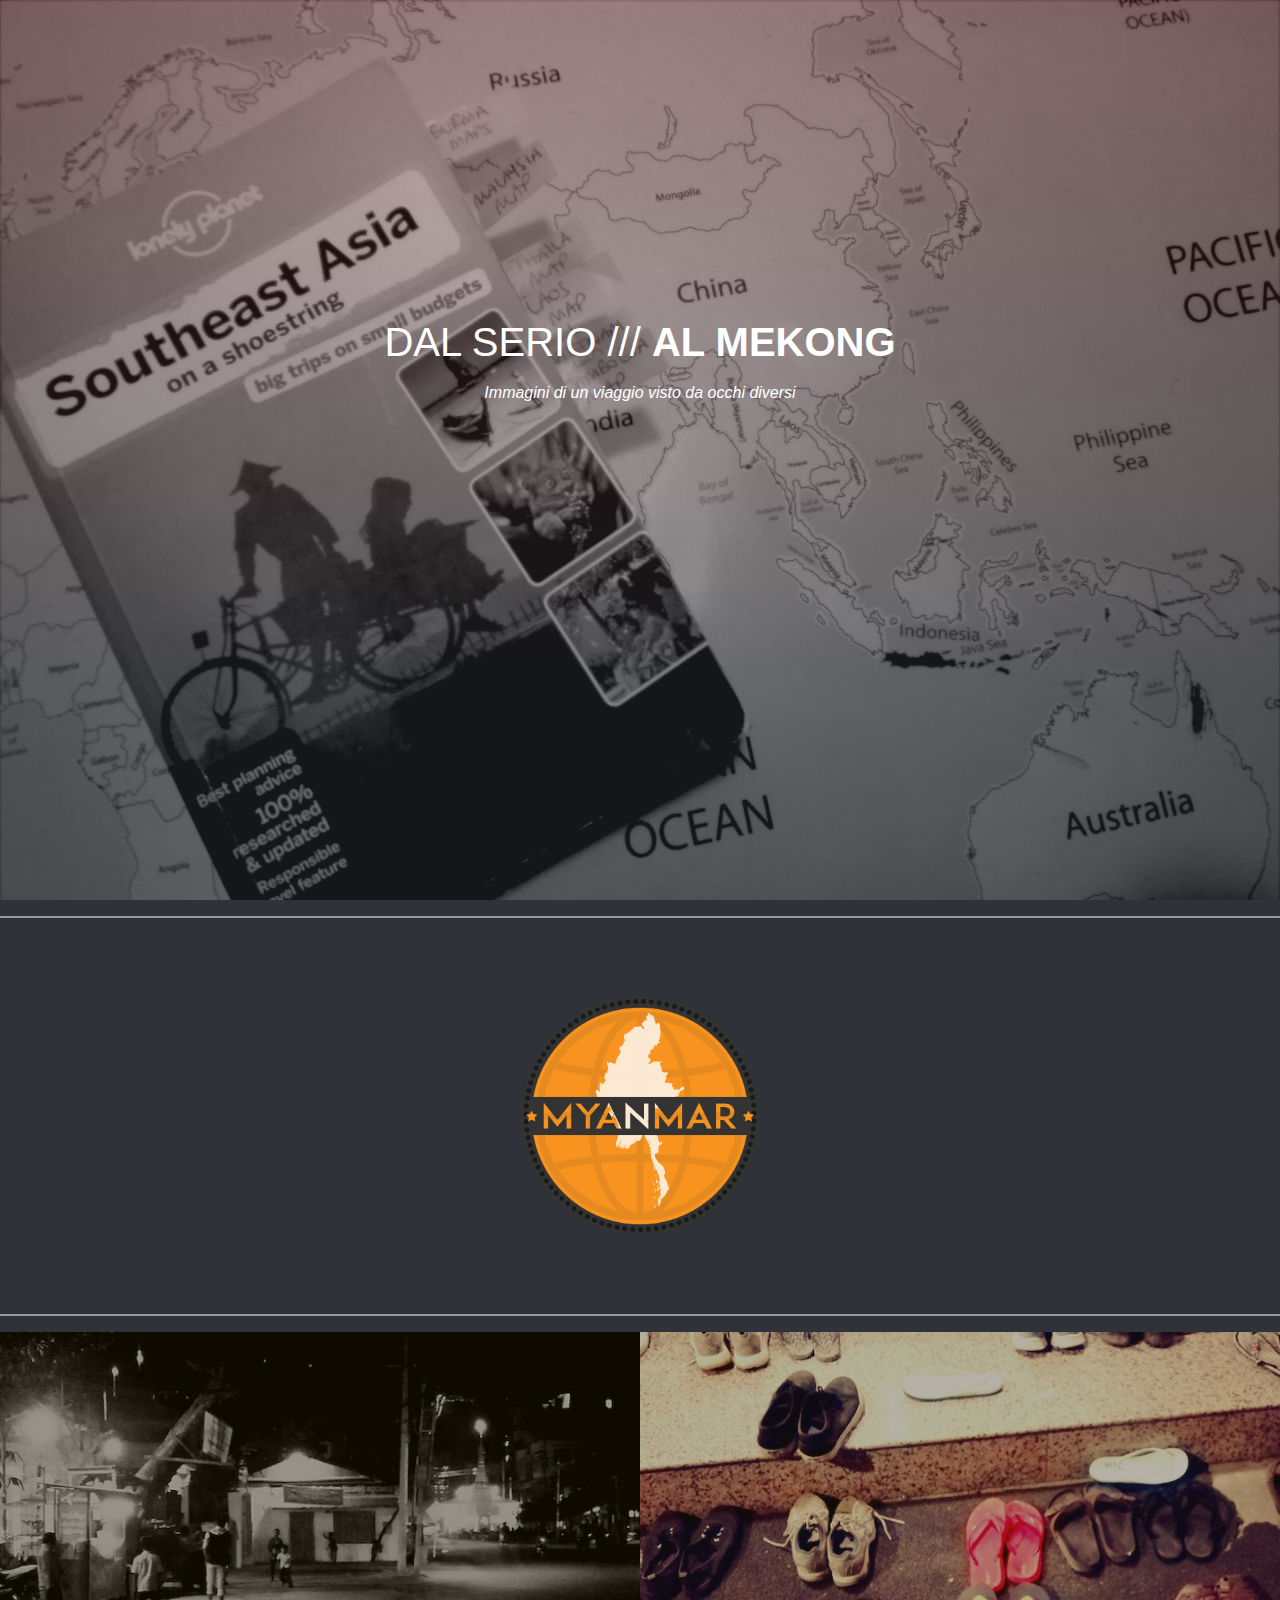
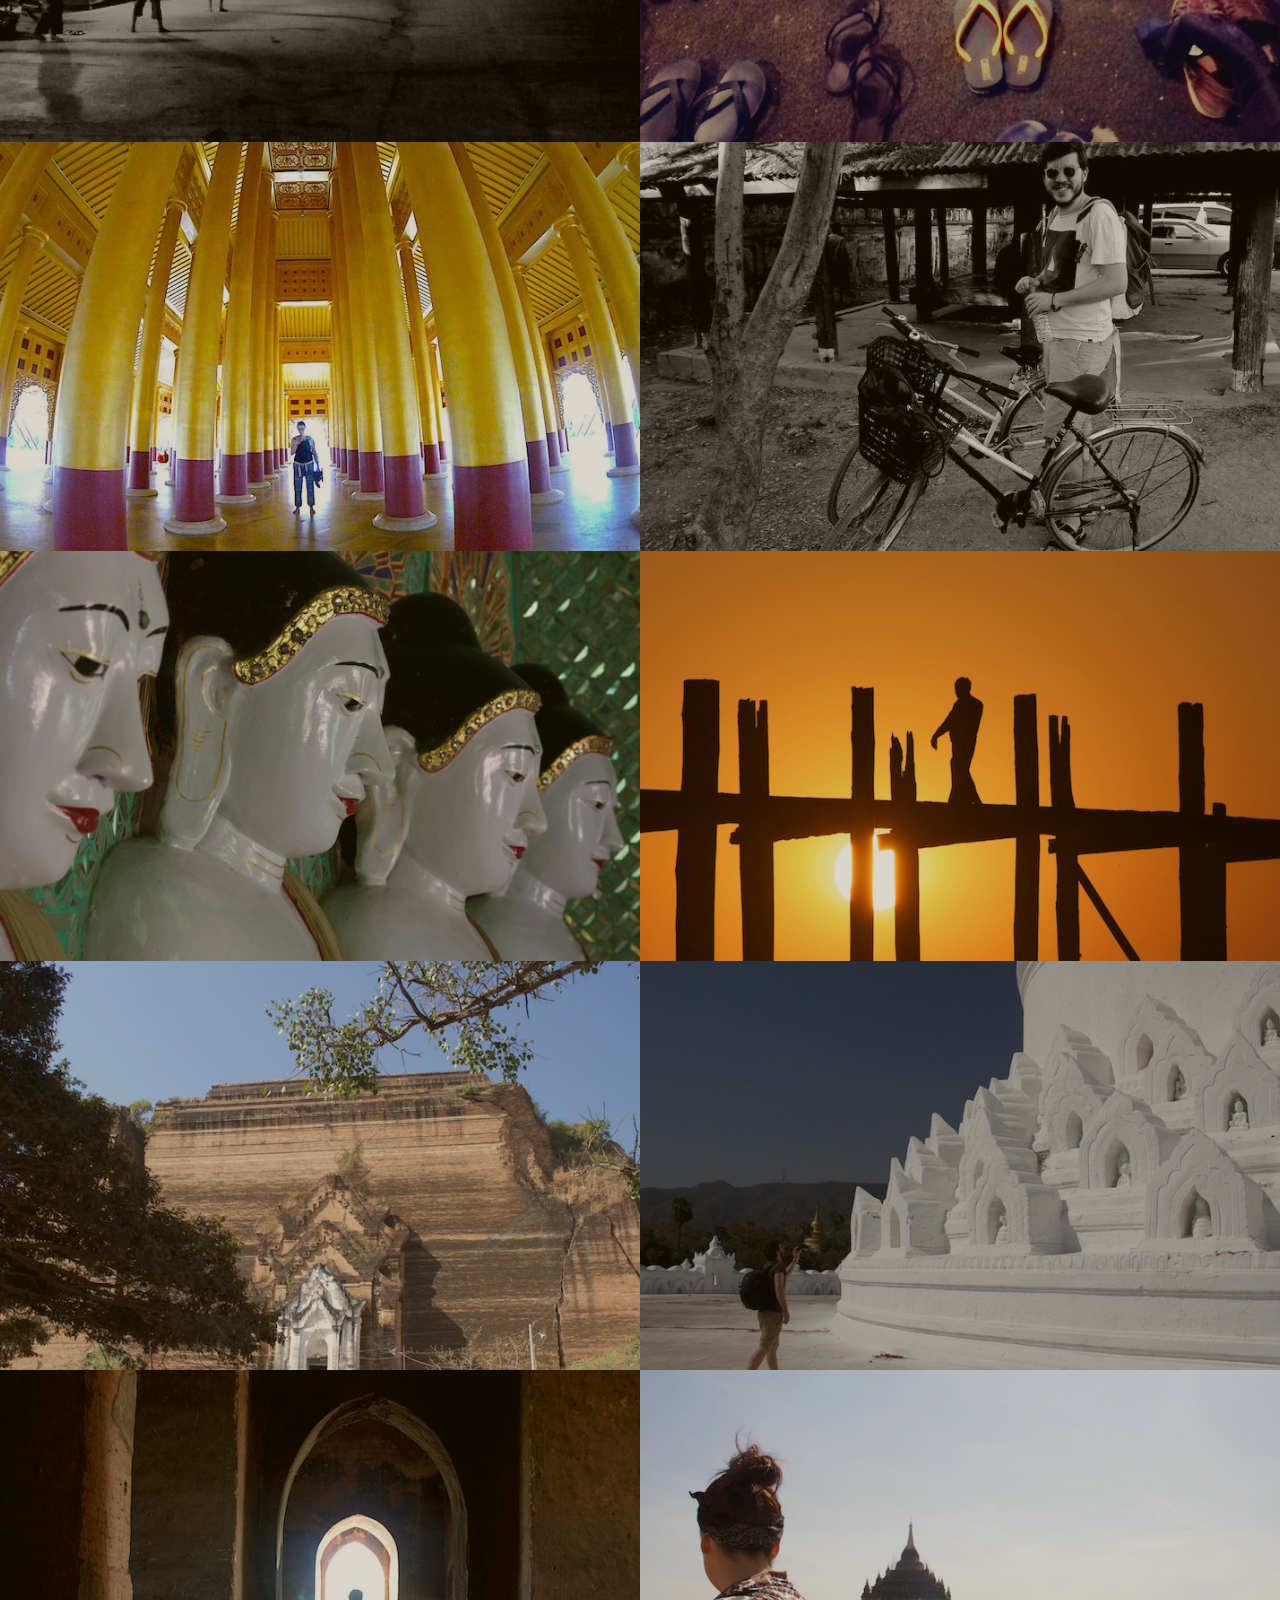
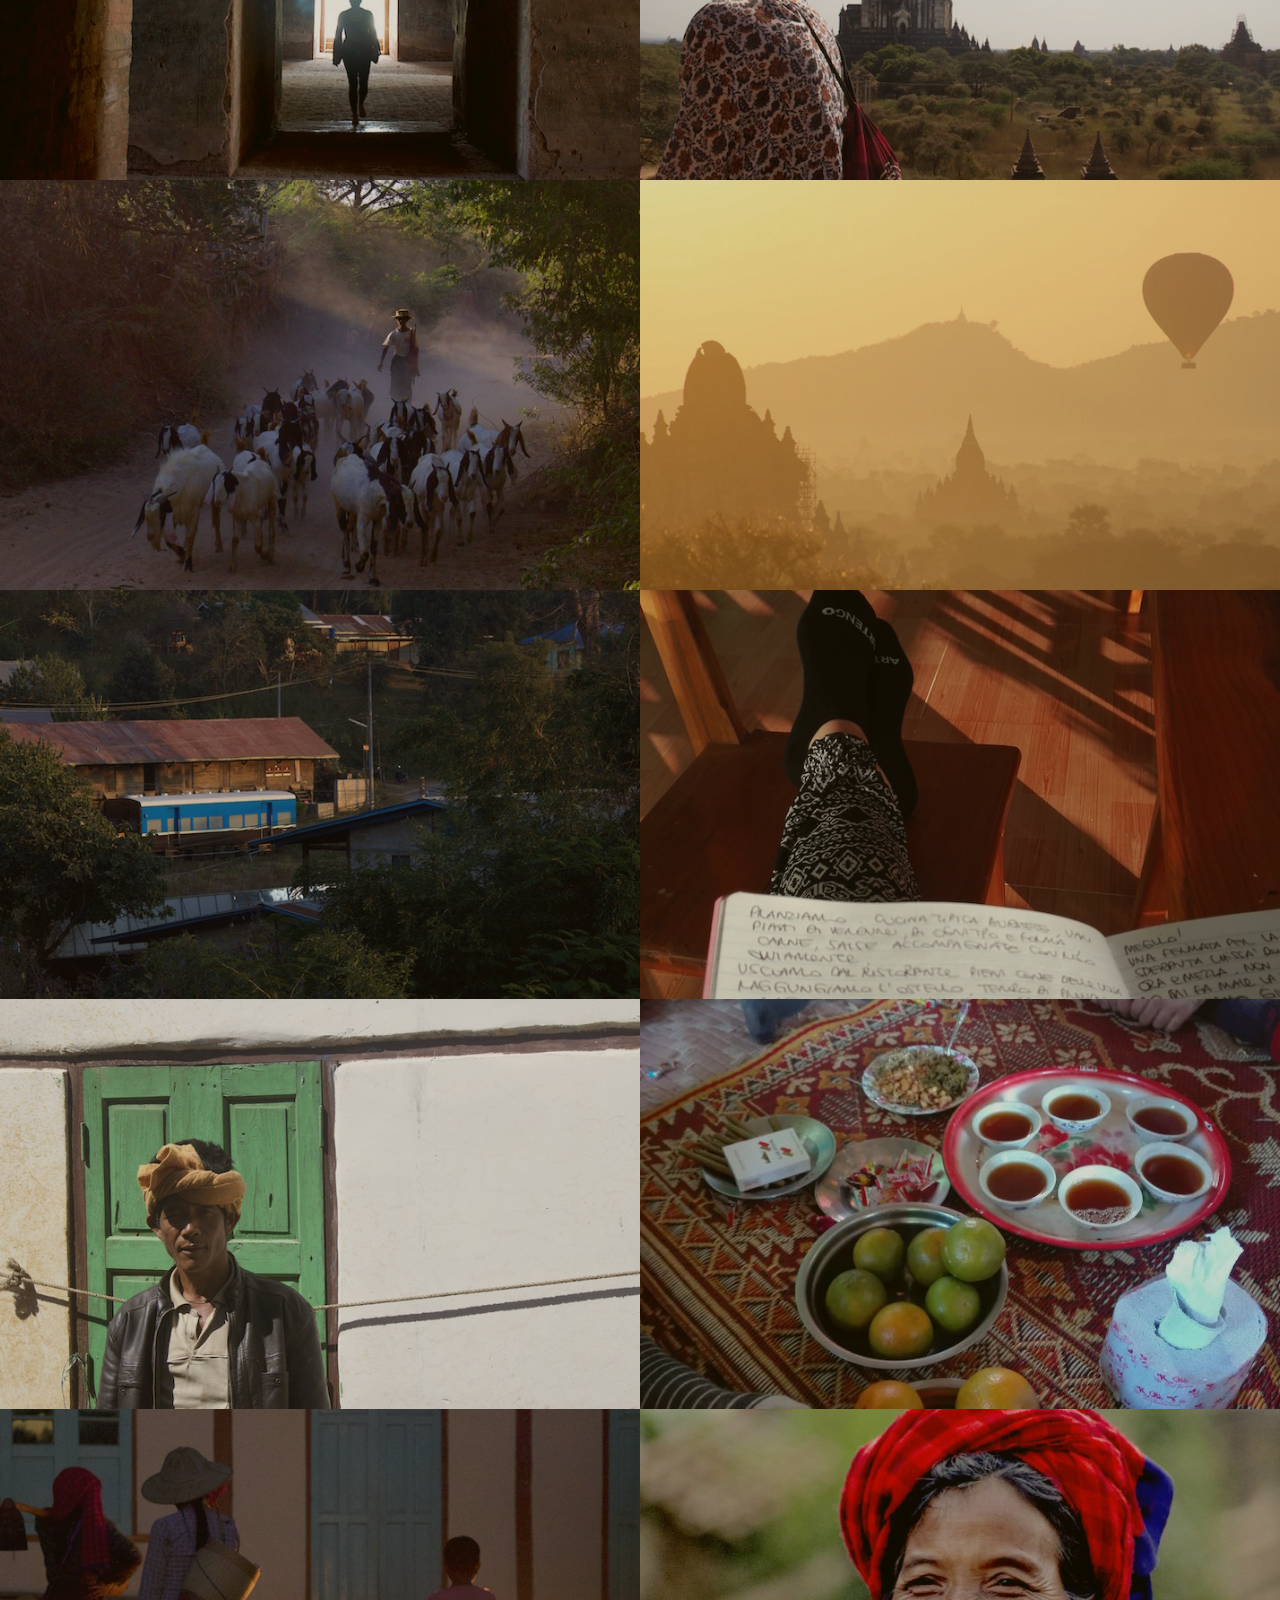
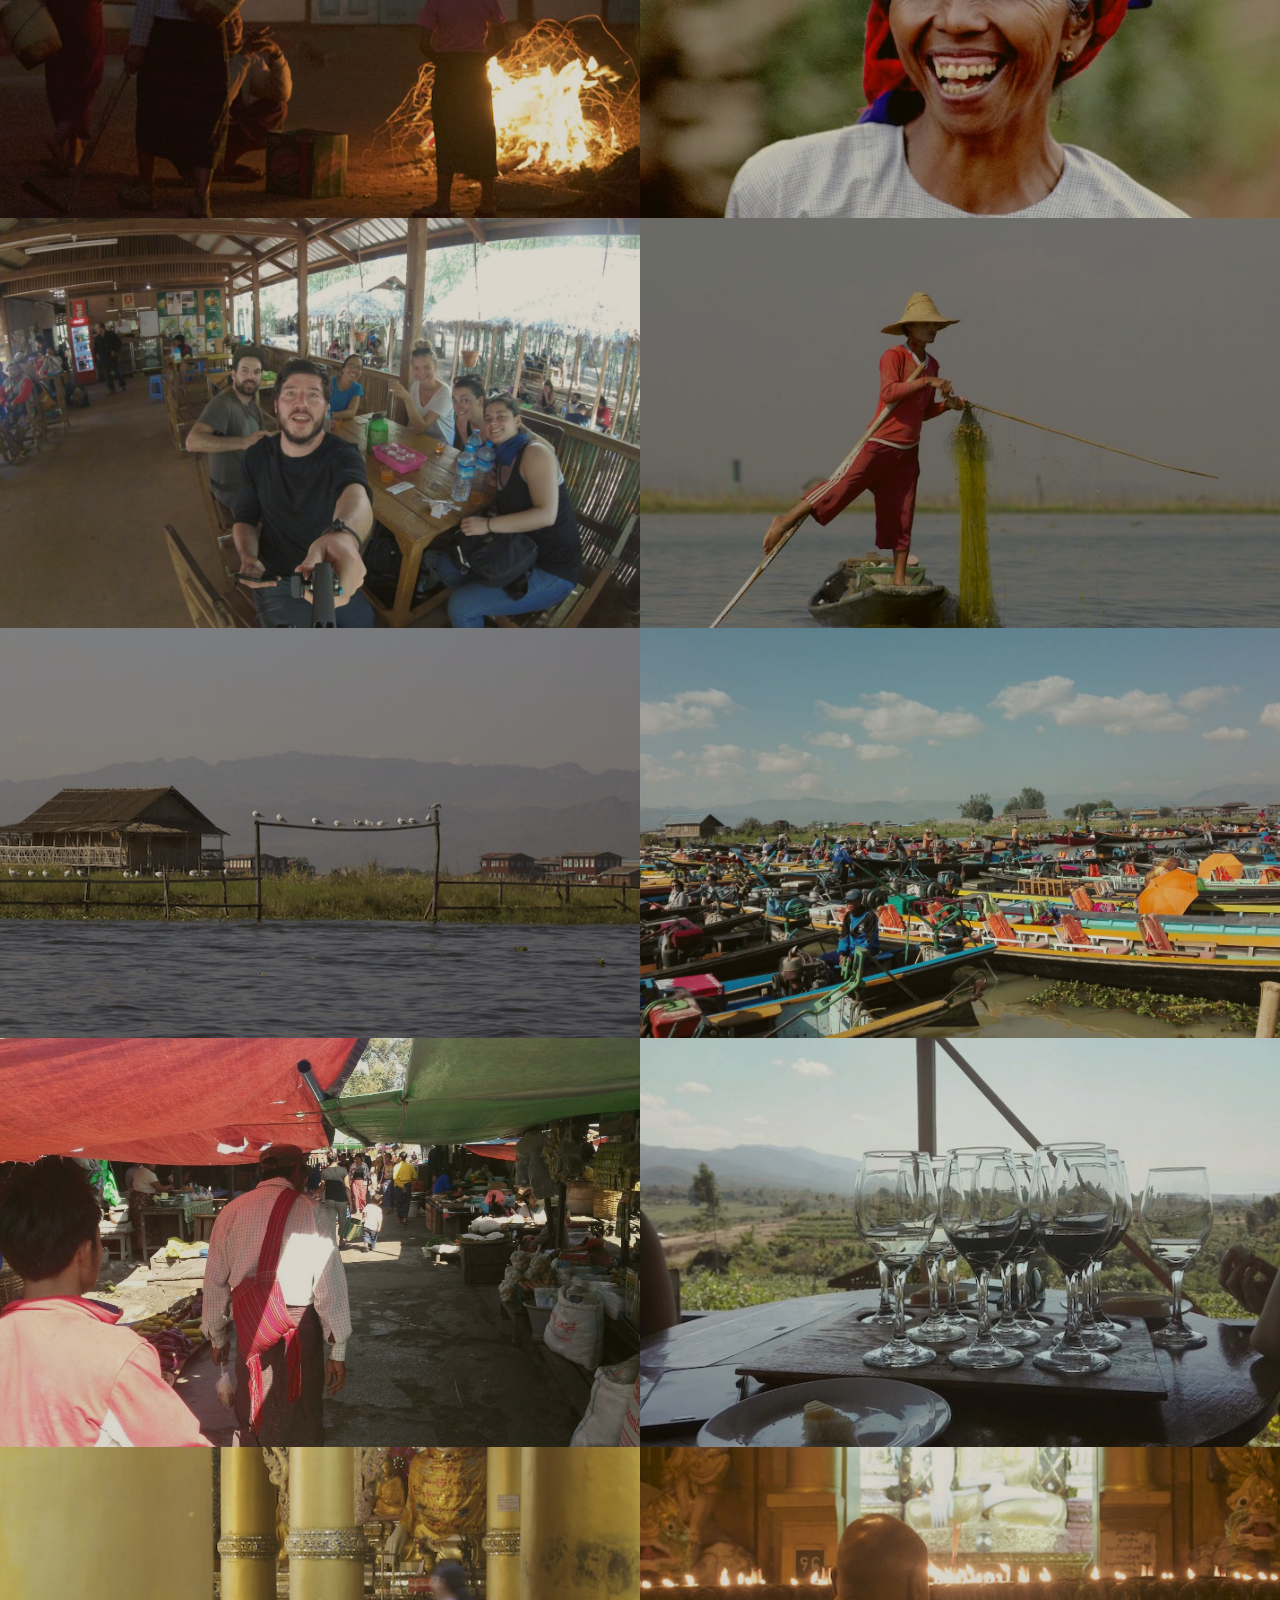
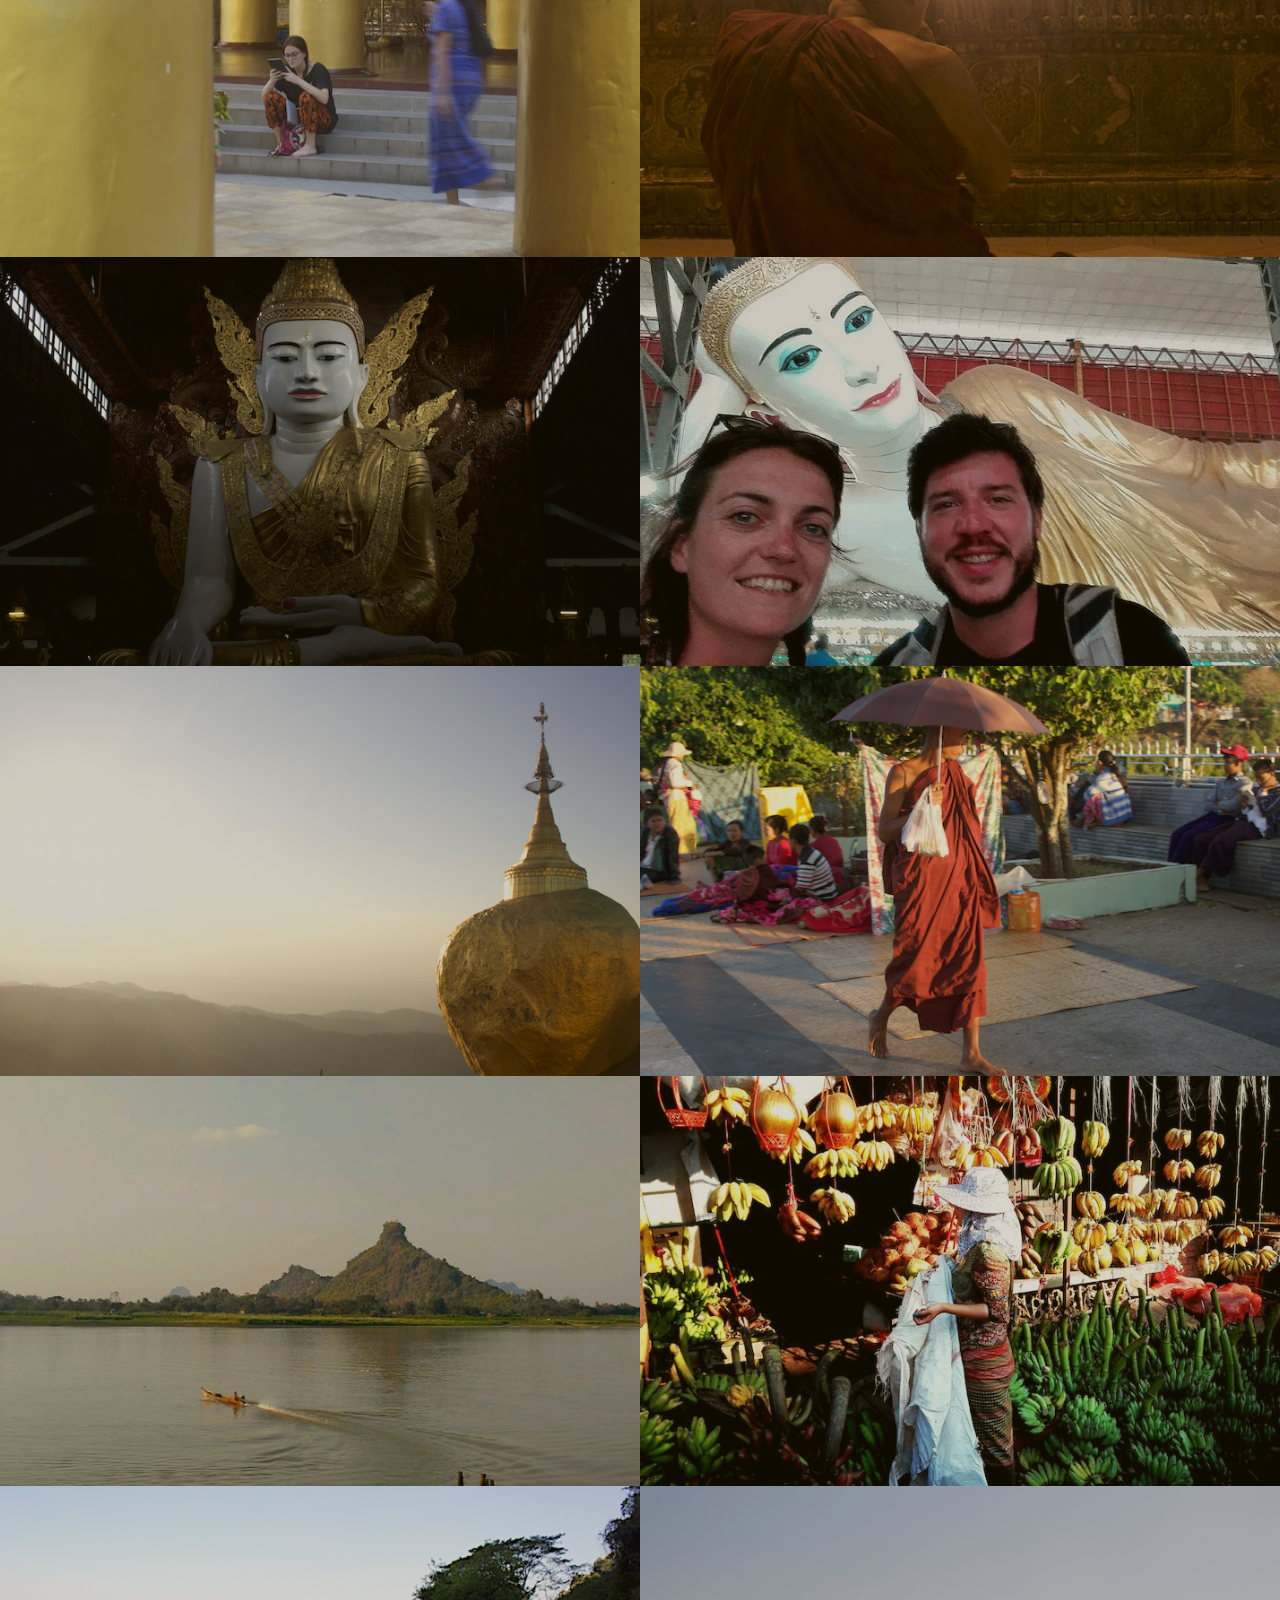
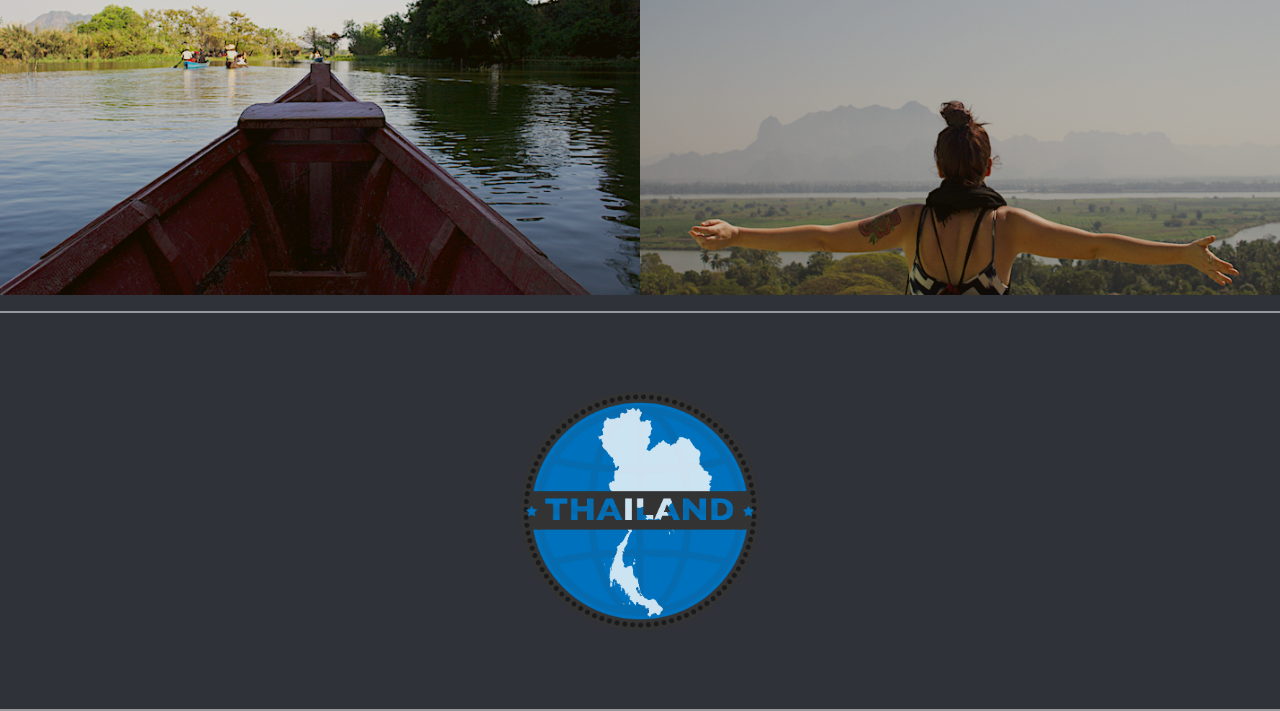
==== index.html @ 1d788396 "some fixes and add new images" ====
<!doctype html>
<html>
  <head>
    <meta charset="utf-8">
    <meta name="description" content="">
    <meta name="viewport" content="width=device-width, initial-scale=1, minimal-ui">
    <title></title>
    <link rel="stylesheet" href="style.css">
    <link href="https://fonts.googleapis.com/css?family=Quicksand" rel="stylesheet">
    <link href="https://fonts.googleapis.com/css?family=Raleway" rel="stylesheet">
  </head>
  <body>
    <div class="main">
      <div class="filter"></div>
      <div class="title">DAL SERIO /// <b>AL MEKONG</b></div>
      <div class="subtitle">Immagini di un viaggio visto da occhi diversi</b></div>
    </div>
    <div class="myanmar">
      <!-- <div class="filter2"></div> -->
      <!-- <div class="date-title">18 /// <b>JAN</b></div> -->
      <img src="./images/myanmar.png" class="country-logo" />
      <!-- <div class="title">5 /// <b>FEB</b></div> -->
    </div>
    <div class="container">
      <div class="grid">
        <figure class="effect-chico">
          <div class="picture p-1"></div>
          <div class="filterP"></div>
          <figcaption>
            <h2>Mandalay /// <span>Myanmar</span></h2>
            <p>Paolo - DAY 1</p>
          </figcaption>
        </figure>
        <figure class="effect-chico">
          <div class="picture g-1"></div>
          <div class="filterG"></div>
          <figcaption>
            <h2>Mandalay /// <span>Myanmar</span></h2>
            <p>Greta - DAY 1</p>
          </figcaption>
        </figure>
        <figure class="effect-chico">
          <div class="picture p-2"></div>
          <div class="filterP"></div>
          <figcaption>
            <h2>Mandalay /// <span>Myanmar</span></h2>
            <p>Paolo - DAY 2</p>
          </figcaption>
        </figure>
        <figure class="effect-chico">
          <div class="picture g-2"></div>
          <div class="filterG"></div>
          <figcaption>
            <h2>Mandalay /// <span>Myanmar</span></h2>
            <p>Greta - DAY 2</p>
          </figcaption>
        </figure>
        <figure class="effect-chico">
          <div class="picture p-3"></div>
          <div class="filterP"></div>
          <figcaption>
            <h2>Sagaing /// <span>Myanmar</span></h2>
            <p>Paolo - DAY 3</p>
          </figcaption>
        </figure>
        <figure class="effect-chico">
          <div class="picture g-3"></div>
          <div class="filterG"></div>
          <figcaption>
            <h2>Amarapura /// <span>Myanmar</span></h2>
            <p>Greta - DAY 3</p>
          </figcaption>
        </figure>
        <figure class="effect-chico">
          <div class="picture p-4"></div>
          <div class="filterP"></div>
          <figcaption>
            <h2>Mingun /// <span>Myanmar</span></h2>
            <p>Paolo - DAY 4</p>
          </figcaption>
        </figure>
        <figure class="effect-chico">
          <div class="picture g-4"></div>
          <div class="filterG"></div>
          <figcaption>
            <h2>Mingun /// <span>Myanmar</span></h2>
            <p>Greta - DAY 4</p>
          </figcaption>
        </figure>
        <figure class="effect-chico">
          <div class="picture p-5"></div>
          <div class="filterP"></div>
          <figcaption>
            <h2>Bagan /// <span>Myanmar</span></h2>
            <p>Paolo - DAY 5</p>
          </figcaption>
        </figure>
        <figure class="effect-chico">
          <div class="picture g-5"></div>
          <div class="filterG"></div>
          <figcaption>
            <h2>Bagan /// <span>Myanmar</span></h2>
            <p>Greta - DAY 5</p>
          </figcaption>
        </figure>
        <figure class="effect-chico">
          <div class="picture p-6"></div>
          <div class="filterP"></div>
          <figcaption>
            <h2>Bagan /// <span>Myanmar</span></h2>
            <p>Paolo - DAY 6</p>
          </figcaption>
        </figure>
        <figure class="effect-chico">
          <div class="picture g-6"></div>
          <div class="filterG"></div>
          <figcaption>
            <h2>Bagan /// <span>Myanmar</span></h2>
            <p>Greta - DAY 6</p>
          </figcaption>
        </figure>
        <figure class="effect-chico">
          <div class="picture p-7"></div>
          <div class="filterP"></div>
          <figcaption>
            <h2>Kalaw /// <span>Myanmar</span></h2>
            <p>Paolo - DAY 7</p>
          </figcaption>
        </figure>
        <figure class="effect-chico">
          <div class="picture g-7"></div>
          <div class="filterG"></div>
          <figcaption>
            <h2>Kalaw /// <span>Myanmar</span></h2>
            <p>Greta - DAY 7</p>
          </figcaption>
        </figure>
        <figure class="effect-chico">
          <div class="picture p-8"></div>
          <div class="filterP"></div>
          <figcaption>
            <h2>Trekking to Inle /// <span>Myanmar</span></h2>
            <p>Paolo - DAY 8</p>
          </figcaption>
        </figure>
        <figure class="effect-chico">
          <div class="picture g-8"></div>
          <div class="filterG"></div>
          <figcaption>
            <h2>Trekking to Inle /// <span>Myanmar</span></h2>
            <p>Greta - DAY 8</p>
          </figcaption>
        </figure>
        <figure class="effect-chico">
          <div class="picture p-9"></div>
          <div class="filterP"></div>
          <figcaption>
            <h2>Trekking to Inle /// <span>Myanmar</span></h2>
            <p>Paolo - DAY 9</p>
          </figcaption>
        </figure>
        <figure class="effect-chico">
          <div class="picture g-9"></div>
          <div class="filterG"></div>
          <figcaption>
            <h2>Trekking to Inle /// <span>Myanmar</span></h2>
            <p>Greta - DAY 9</p>
          </figcaption>
        </figure>
        <figure class="effect-chico">
          <div class="picture p-10"></div>
          <div class="filterP"></div>
          <figcaption>
            <h2>Inle Lake /// <span>Myanmar</span></h2>
            <p>Paolo - DAY 10</p>
          </figcaption>
        </figure>
        <figure class="effect-chico">
          <div class="picture g-10"></div>
          <div class="filterG"></div>
          <figcaption>
            <h2>Inle Lake /// <span>Myanmar</span></h2>
            <p>Greta - DAY 10</p>
          </figcaption>
        </figure>
        <figure class="effect-chico">
          <div class="picture p-11"></div>
          <div class="filterP"></div>
          <figcaption>
            <h2>Inle Lake /// <span>Myanmar</span></h2>
            <p>Paolo - DAY 11</p>
          </figcaption>
        </figure>
        <figure class="effect-chico">
          <div class="picture g-11"></div>
          <div class="filterG"></div>
          <figcaption>
            <h2>Inle Lake /// <span>Myanmar</span></h2>
            <p>Greta - DAY 11</p>
          </figcaption>
        </figure>
        <figure class="effect-chico">
          <div class="picture p-12"></div>
          <div class="filterP"></div>
          <figcaption>
            <h2>Inle Lake /// <span>Myanmar</span></h2>
            <p>Paolo - DAY 12</p>
          </figcaption>
        </figure>
        <figure class="effect-chico">
          <div class="picture g-12"></div>
          <div class="filterG"></div>
          <figcaption>
            <h2>Inle Lake /// <span>Myanmar</span></h2>
            <p>Greta - DAY 12</p>
          </figcaption>
        </figure>
        <figure class="effect-chico">
          <div class="picture p-13"></div>
          <div class="filterP"></div>
          <figcaption>
            <h2>Yangon /// <span>Myanmar</span></h2>
            <p>Paolo - DAY 13</p>
          </figcaption>
        </figure>
        <figure class="effect-chico">
          <div class="picture g-13"></div>
          <div class="filterG"></div>
          <figcaption>
            <h2>Yangon /// <span>Myanmar</span></h2>
            <p>Greta - DAY 13</p>
          </figcaption>
        </figure>
        <figure class="effect-chico">
          <div class="picture p-14"></div>
          <div class="filterP"></div>
          <figcaption>
            <h2>Yangon /// <span>Myanmar</span></h2>
            <p>Paolo - DAY 14</p>
          </figcaption>
        </figure>
        <figure class="effect-chico">
          <div class="picture g-14"></div>
          <div class="filterG"></div>
          <figcaption>
            <h2>Yangon /// <span>Myanmar</span></h2>
            <p>Greta - DAY 14</p>
          </figcaption>
        </figure>
        <figure class="effect-chico">
          <div class="picture p-15"></div>
          <div class="filterP"></div>
          <figcaption>
            <h2>Kinpun /// <span>Myanmar</span></h2>
            <p>Paolo - DAY 15</p>
          </figcaption>
        </figure>
        <figure class="effect-chico">
          <div class="picture g-15"></div>
          <div class="filterG"></div>
          <figcaption>
            <h2>Kinpun /// <span>Myanmar</span></h2>
            <p>Greta - DAY 15</p>
          </figcaption>
        </figure>
        <figure class="effect-chico">
          <div class="picture p-16"></div>
          <div class="filterP"></div>
          <figcaption>
            <h2>Hpa-an /// <span>Myanmar</span></h2>
            <p>Paolo - DAY 16</p>
          </figcaption>
        </figure>
        <figure class="effect-chico">
          <div class="picture g-16"></div>
          <div class="filterG"></div>
          <figcaption>
            <h2>Hpa-an /// <span>Myanmar</span></h2>
            <p>Greta - DAY 16</p>
          </figcaption>
        </figure>
        <figure class="effect-chico">
          <div class="picture p-17"></div>
          <div class="filterP"></div>
          <figcaption>
            <h2>Hpa-an /// <span>Myanmar</span></h2>
            <p>Paolo - DAY 17</p>
          </figcaption>
        </figure>
        <figure class="effect-chico">
          <div class="picture g-17"></div>
          <div class="filterG"></div>
          <figcaption>
            <h2>Hpa-an /// <span>Myanmar</span></h2>
            <p>Greta - DAY 17</p>
          </figcaption>
        </figure>
      </div>
      <div class="myanmar">
        <!-- <div class="filter2"></div> -->
        <!-- <div class="date-title">18 /// <b>JAN</b></div> -->
        <img src="./images/thailand.png" class="country-logo" />
        <!-- <div class="title">5 /// <b>FEB</b></div> -->
      </div>
      <div class="container">
      </div>
    </div>
    <!-- <div class="article-section">
      <a href="./story.html" class="article-title">LE VIE FLUVIALI /// <b>STORIE D'ACQUA</b></a>
      <div class="filter"></div>
    </div> -->
  </body>
</html>
---- style.css ----
* {
  font-family: sans-serif;
  box-sizing: border-box;
}

html, body {
  margin: 0;
  height: 100%;
  min-height: 100%;
  background-color: #2f3238;
}

.main {
  width: 100%;
  height: 100%;
  background-image: url('./images/main.jpg');
  background-size: cover;
  position: relative;
}

.myanmar {
  width: 100%;
  height: 400px;
  margin: 1em 0 0 0;
  /*background-image: url('./images/myanmar-cover.jpg');*/
  background-size: cover;
  position: relative;
  border-top: 2px solid rgba(255,255,255,0.5);
  border-bottom: 2px solid rgba(255,255,255,0.5);
}

.filter {
  position: absolute;
  top: 0;
  left: 0;
  width: 100%;
  height: 100%;
  background: linear-gradient(to bottom, rgba(128, 42, 40, 0.3) 0%, rgba(41, 44, 48, 0.5) 75%);
  opacity: 1;
}

.filter2 {
  position: absolute;
  top: 0;
  left: 0;
  width: 100%;
  height: 100%;
  background: linear-gradient(to bottom, rgba(121, 110, 92, 0.7) 0%, rgba(52, 56, 57, 0.8) 75%);
  opacity: 1;
}

.filterP {
  position: absolute;
  top: 0;
  left: 0;
  width: 100%;
  height: 100%;
  /*background: -webkit-linear-gradient(top, rgba(179, 179, 179, 0.2) 0%, rgba(47, 54, 68, 0.7) 100%);*/
  /*background: linear-gradient(to bottom, rgba(179, 179, 179, 0.2) 0%, rgba(47, 54, 68, 0.7) 100%);*/
  opacity: 0.6;
}

.filterG {
  position: absolute;
  top: 0;
  left: 0;
  width: 100%;
  height: 100%;
  /*background: -webkit-linear-gradient(top, rgba(179, 179, 179, 0.2) 0%, rgba(66, 46, 78, 0.7) 100%);*/
  /*background: linear-gradient(to bottom, rgba(179, 179, 179, 0.2) 0%, rgba(66, 46, 78, 0.7) 100%);*/
  opacity: 0.6;
}

.country-logo {
  position: absolute;
  top: 50%;
  left: 50%;
  width: 300px;
  height: 300px;
  margin-left: -150px;
  margin-top: -150px;
}

.title {
  color: white;
  font-size: 40px;
  position: absolute;
  top: 0;
  bottom: 0;
  left: 0;
  right: 0;
  width: 100%;
  margin: auto;
  text-align: center;
  padding-top: 25%;
}

.date-title {
  color: white;
  font-size: 40px;
  position: absolute;
  left: 120px;
  top: 50%;
  margin-top: -15px;
  height: 30px;
  text-align: center;
}

.subtitle {
  color: white;
  font-size: 16px;
  position: absolute;
  top: 0;
  bottom: 0;
  left: 0;
  right: 0;
  width: 100%;
  margin: auto;
  text-align: center;
  padding-top: 30%;
  font-style: italic;
}

.article-section {
  padding: 50px;
  display: flex;
  align-items: center;
  justify-content: center;
  background-image: url('./images/main.jpg');
  background-size: cover;
  position: relative;
}

.article-title {
  color: white;
  font-size: 26px;
  position: absolute;
  top: 0;
  bottom: 0;
  left: 0;
  right: 0;
  width: 75%;
  height: 40px;
  margin: auto;
  text-align: center;
  z-index: 2;
}

.article-title:hover {
  text-decoration: underline;
  transition: 1s all;
  cursor: pointer;
}

.text-container {
  padding: 50px;
}

.paragraph {
  font-size: 16px;
  font-weight: 100;
  color: white;
  margin: 1em 0;
  letter-spacing: 1px;
  font-family: 'Quicksand', sans-serif;
}

.squareTitle {
  color: white;
  font-size: 18px;
  position: absolute;
  bottom: 0;
  right: 0;
  width: 100px;
  text-align: right;
  padding: 10px;
}

.p-1 {
  background-image: url('./images/p1.jpg');
}

.g-1 {
  background-image: url('./images/g1.jpg');
}

.p-2 {
  background-image: url('./images/p2.jpg');
}

.g-2 {
  background-image: url('./images/g2.jpg');
}

.p-3 {
  background-image: url('./images/p3.jpg');
}

.g-3 {
  background-image: url('./images/g3.jpg');
}

.p-4 {
  background-image: url('./images/p4.jpg');
}

.g-4 {
  background-image: url('./images/g4.jpg');
}

.p-5 {
  background-image: url('./images/p5.jpg');
}

.g-5 {
  background-image: url('./images/g5.jpg');
}

.p-6 {
  background-image: url('./images/p6.jpg');
}

.g-6 {
  background-image: url('./images/g6.jpg');
}

.p-7 {
  background-image: url('./images/p7.jpg');
}

.g-7 {
  background-image: url('./images/g7.jpg');
}

.p-8 {
  background-image: url('./images/p8.jpg');
}

.g-8 {
  background-image: url('./images/g8.jpg');
}

.p-9 {
  background-image: url('./images/p9.jpg');
}

.g-9 {
  background-image: url('./images/g9.jpg');
}

.p-10 {
  background-image: url('./images/p10.jpg');
}

.g-10 {
  background-image: url('./images/g10.jpg');
}

.p-11 {
  background-image: url('./images/p11.jpg');
}

.g-11 {
  background-image: url('./images/g11.jpg');
}

.p-12 {
  background-image: url('./images/p12.jpg');
}

.g-12 {
  background-image: url('./images/g12.jpg');
}

.p-13 {
  background-image: url('./images/p13.jpg');
}

.g-13 {
  background-image: url('./images/g13.jpg');
}

.p-14 {
  background-image: url('./images/p14.jpg');
}

.g-14 {
  background-image: url('./images/g14.jpg');
}

.p-15 {
  background-image: url('./images/p15.jpg');
}

.g-15 {
  background-image: url('./images/g15.jpg');
}

.p-16 {
  background-image: url('./images/p16.jpg');
}

.g-16 {
  background-image: url('./images/g16.jpg');
}

.p-17 {
  background-image: url('./images/p17.jpg');
}

.g-17 {
  background-image: url('./images/g17.jpg');
}

.grid {
	position: relative;
	margin: 0 auto;
	padding: 1em 0 0;
	list-style: none;
	text-align: center;
  display: flex;
  flex-wrap: wrap;
  width: 100%;
}

/* Common style */
.grid figure {
	position: relative;
	overflow: hidden;
	margin: 0;
	min-width: 320px;
  height: 32vw;
	width: 50%;
	background: #473500;
	text-align: center;
	cursor: pointer;
}

.grid figure .picture {
	position: relative;
	display: block;
	width: 100%;
  height: 100%;
	opacity: 0.8;
  background-size: cover;
  background-position: 50% 50%;
  position: relative;
}

.grid figure figcaption {
	padding: 2em;
	color: #fff;
	text-transform: uppercase;
	font-size: 1.25em;
	-webkit-backface-visibility: hidden;
	backface-visibility: hidden;
}

.grid figure figcaption::before,
.grid figure figcaption::after {
	pointer-events: none;
}

.grid figure figcaption,
.grid figure figcaption > a {
	position: absolute;
	top: 0;
	left: 0;
	width: 100%;
	height: 100%;
}

/* Anchor will cover the whole item by default */
/* For some effects it will show as a button */
.grid figure figcaption > a {
	z-index: 1000;
	text-indent: 200%;
	white-space: nowrap;
	font-size: 0;
	opacity: 0;
}

.grid figure h2 {
	word-spacing: -0.15em;
	font-weight: 300;
  opacity: 0;
}

.grid figure h2 span {
	font-weight: 800;
}

.grid figure h2,
.grid figure p {
	margin: 0;
}

.grid figure p {
	letter-spacing: 1px;
	font-size: 68.5%;
}

/*---------------*/
/***** Chico *****/
/*---------------*/

figure.effect-chico .picture {
	-webkit-transition: opacity 0.35s, -webkit-transform 0.35s;
	transition: opacity 0.35s, transform 0.35s;
	-webkit-transform: scale(1.12);
	transform: scale(1.12);
}

figure.effect-chico:hover .picture {
	opacity: 0.5;
	-webkit-transform: scale(1);
	transform: scale(1);
}

figure.effect-chico figcaption {
	padding: 10%;
}

figure.effect-chico figcaption::before {
	position: absolute;
	top: 30px;
	right: 30px;
	bottom: 30px;
	left: 30px;
	border: 1px solid #fff;
	content: '';
	-webkit-transform: scale(1.1);
	transform: scale(1.1);
}

figure.effect-chico figcaption::before,
figure.effect-chico p,
figure.effect-chico h2 {
	opacity: 0;
	-webkit-transition: opacity 0.35s, -webkit-transform 0.35s;
	transition: opacity 0.35s, transform 0.35s;
}

figure.effect-chico h2 {
	padding: 60px 0;
}

figure.effect-chico p {
	margin: 0 auto;
	max-width: 200px;
	-webkit-transform: scale(1.5);
	transform: scale(1.5);
}

figure.effect-chico:hover figcaption::before,
figure.effect-chico:hover p,
figure.effect-chico:hover h2 {
	opacity: 1;
	-webkit-transform: scale(1);
	transform: scale(1);
}

@media screen and (max-width: 50em) {
	.content {
		padding: 0 10px;
		text-align: center;
	}
	.grid figure {
		display: inline-block;
		float: none;
		margin: 0 auto;
		width: 100%;
    min-height: 280px;
	}

  figcaption h2 {
    font-size: 22px;
  }

  .main {
    height: 400px;
  }

  .title {
    top: 150px;
    padding-top: 0;
  }

  .subtitle {
    top: 250px;
    padding-top: 0;
    padding: 0 30px;
  }
}
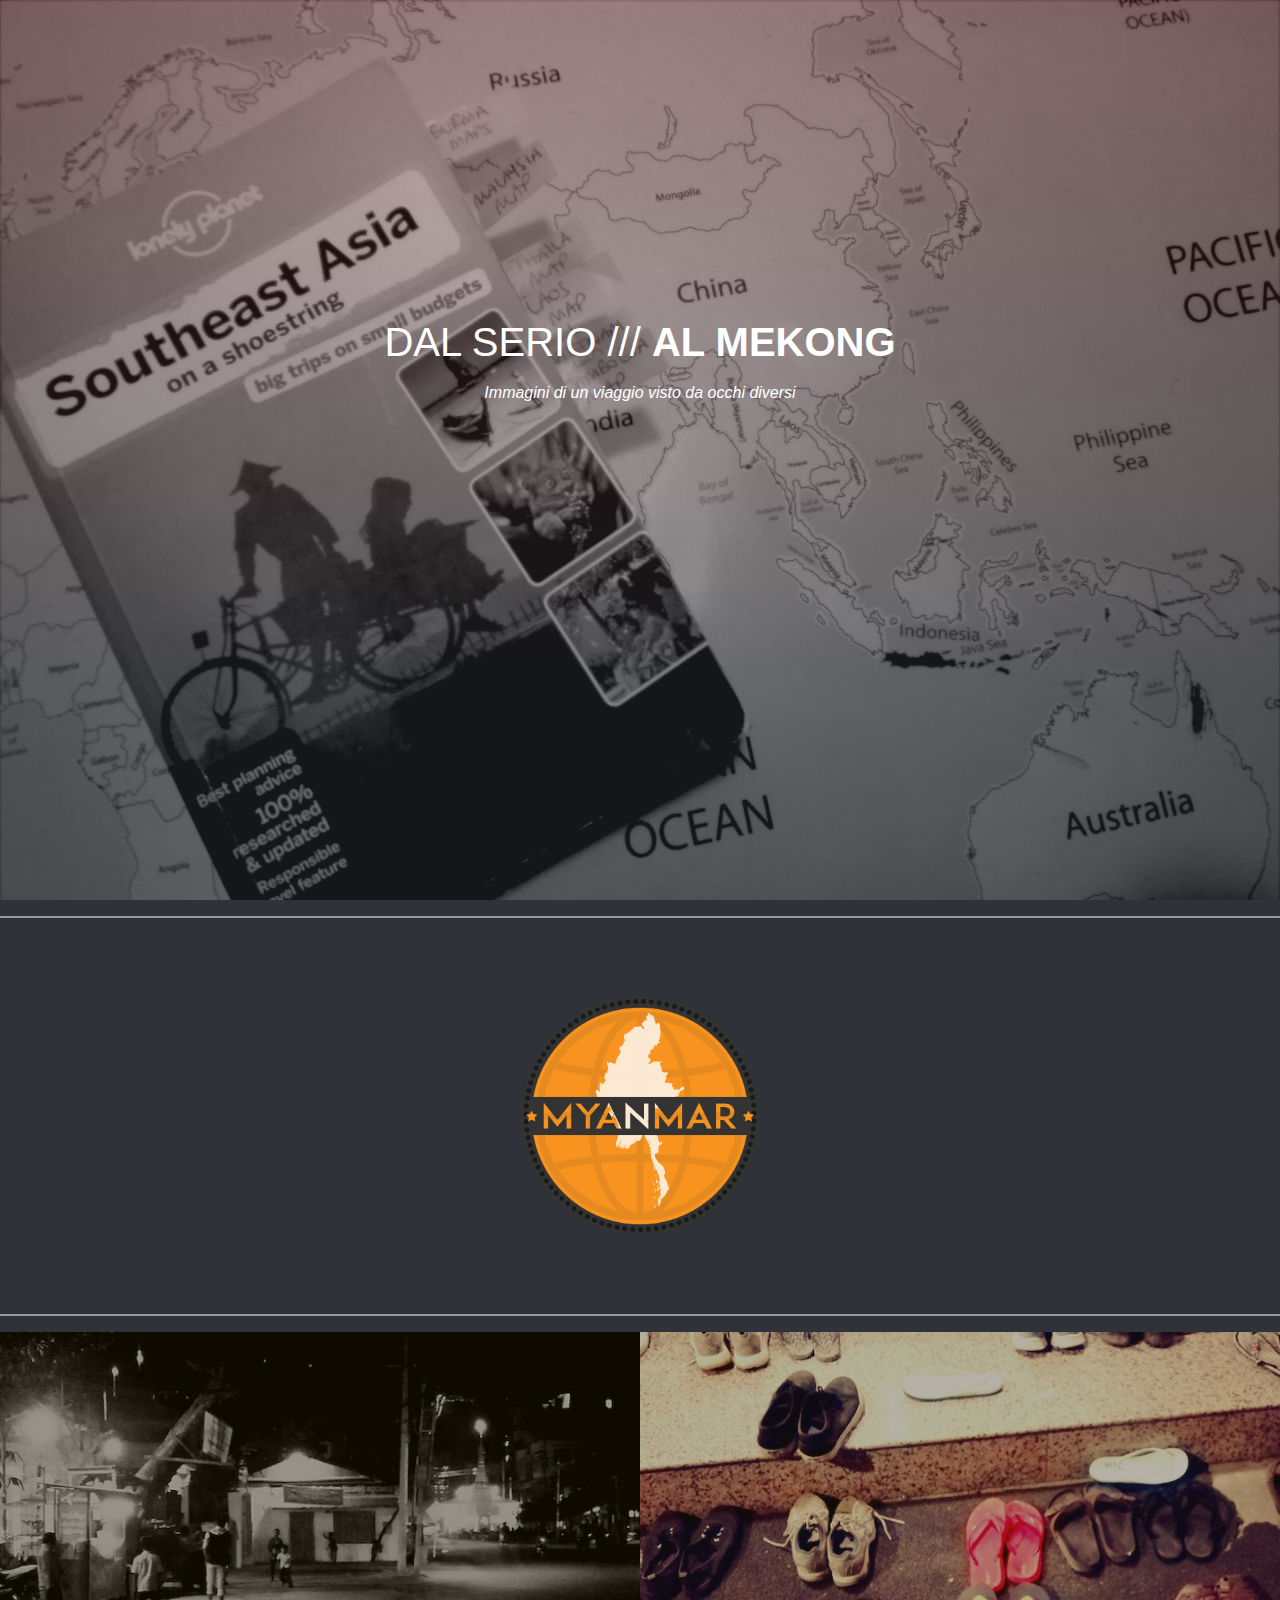
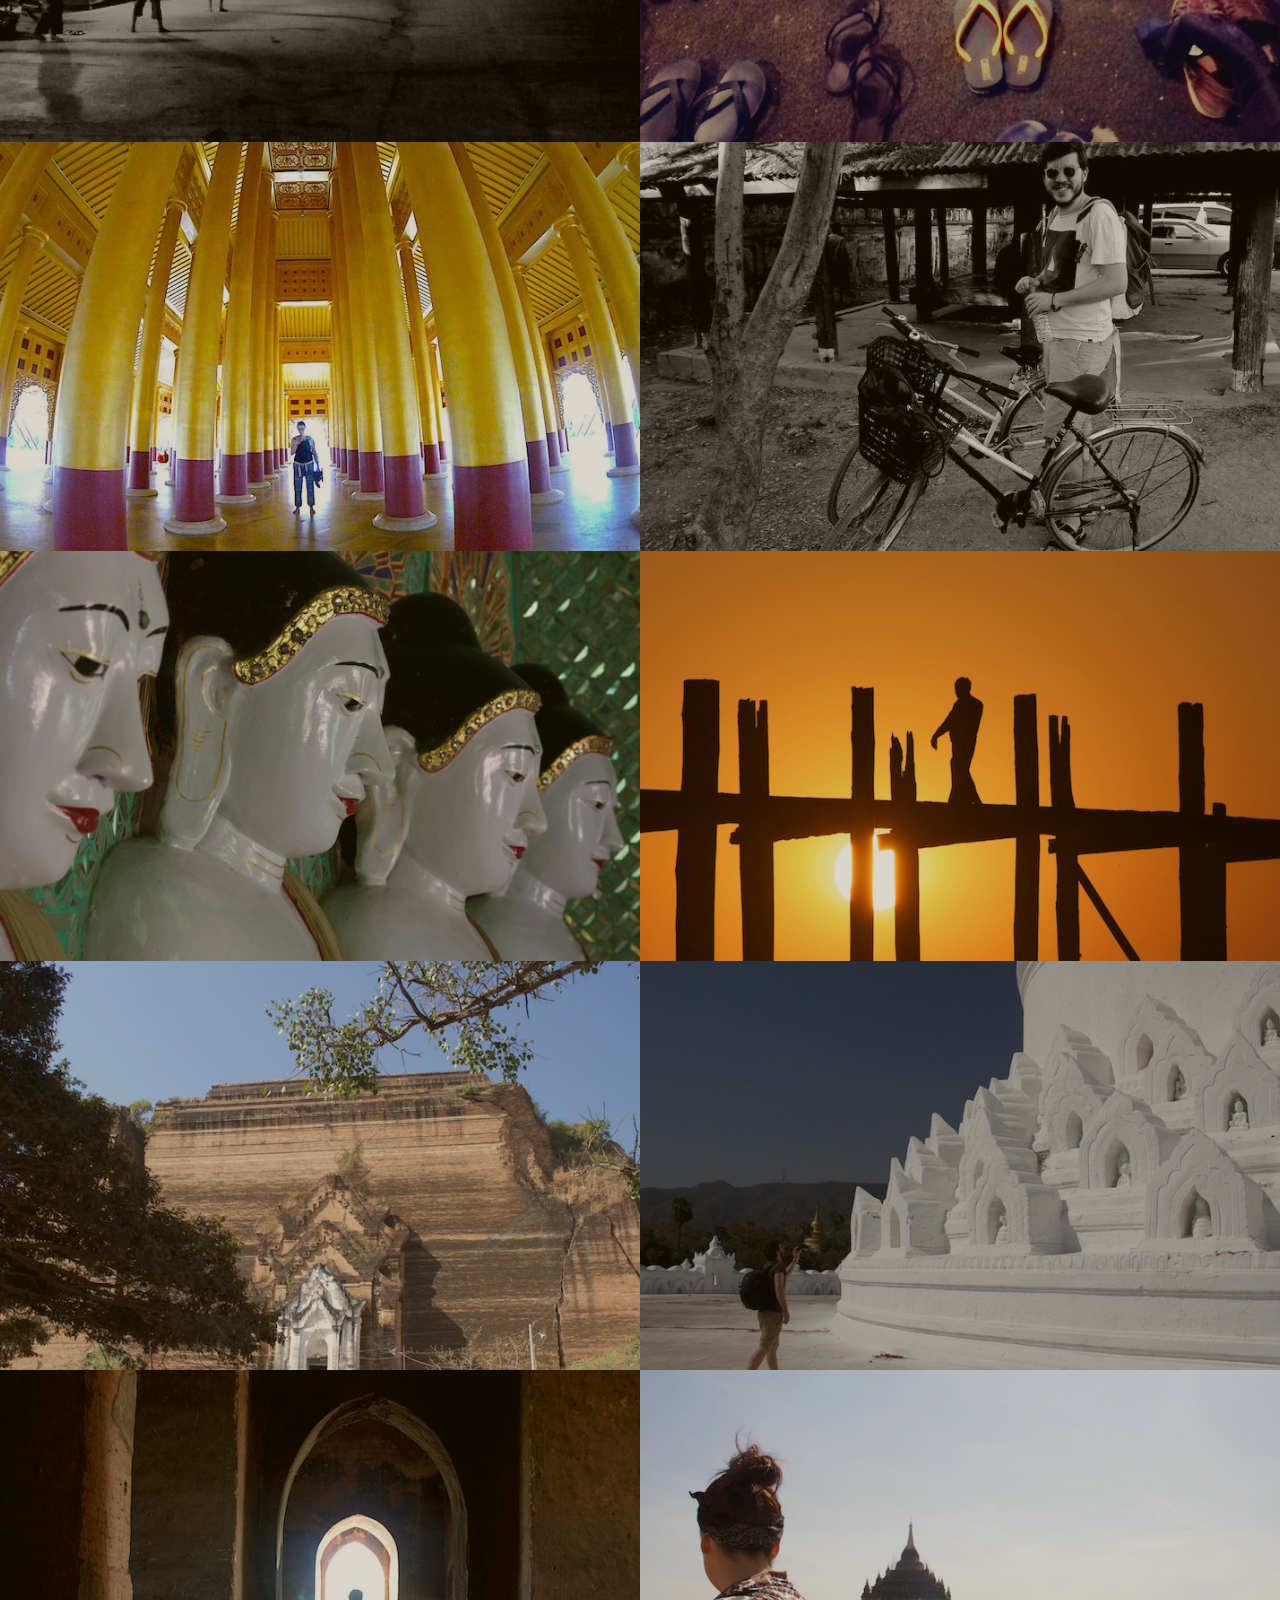
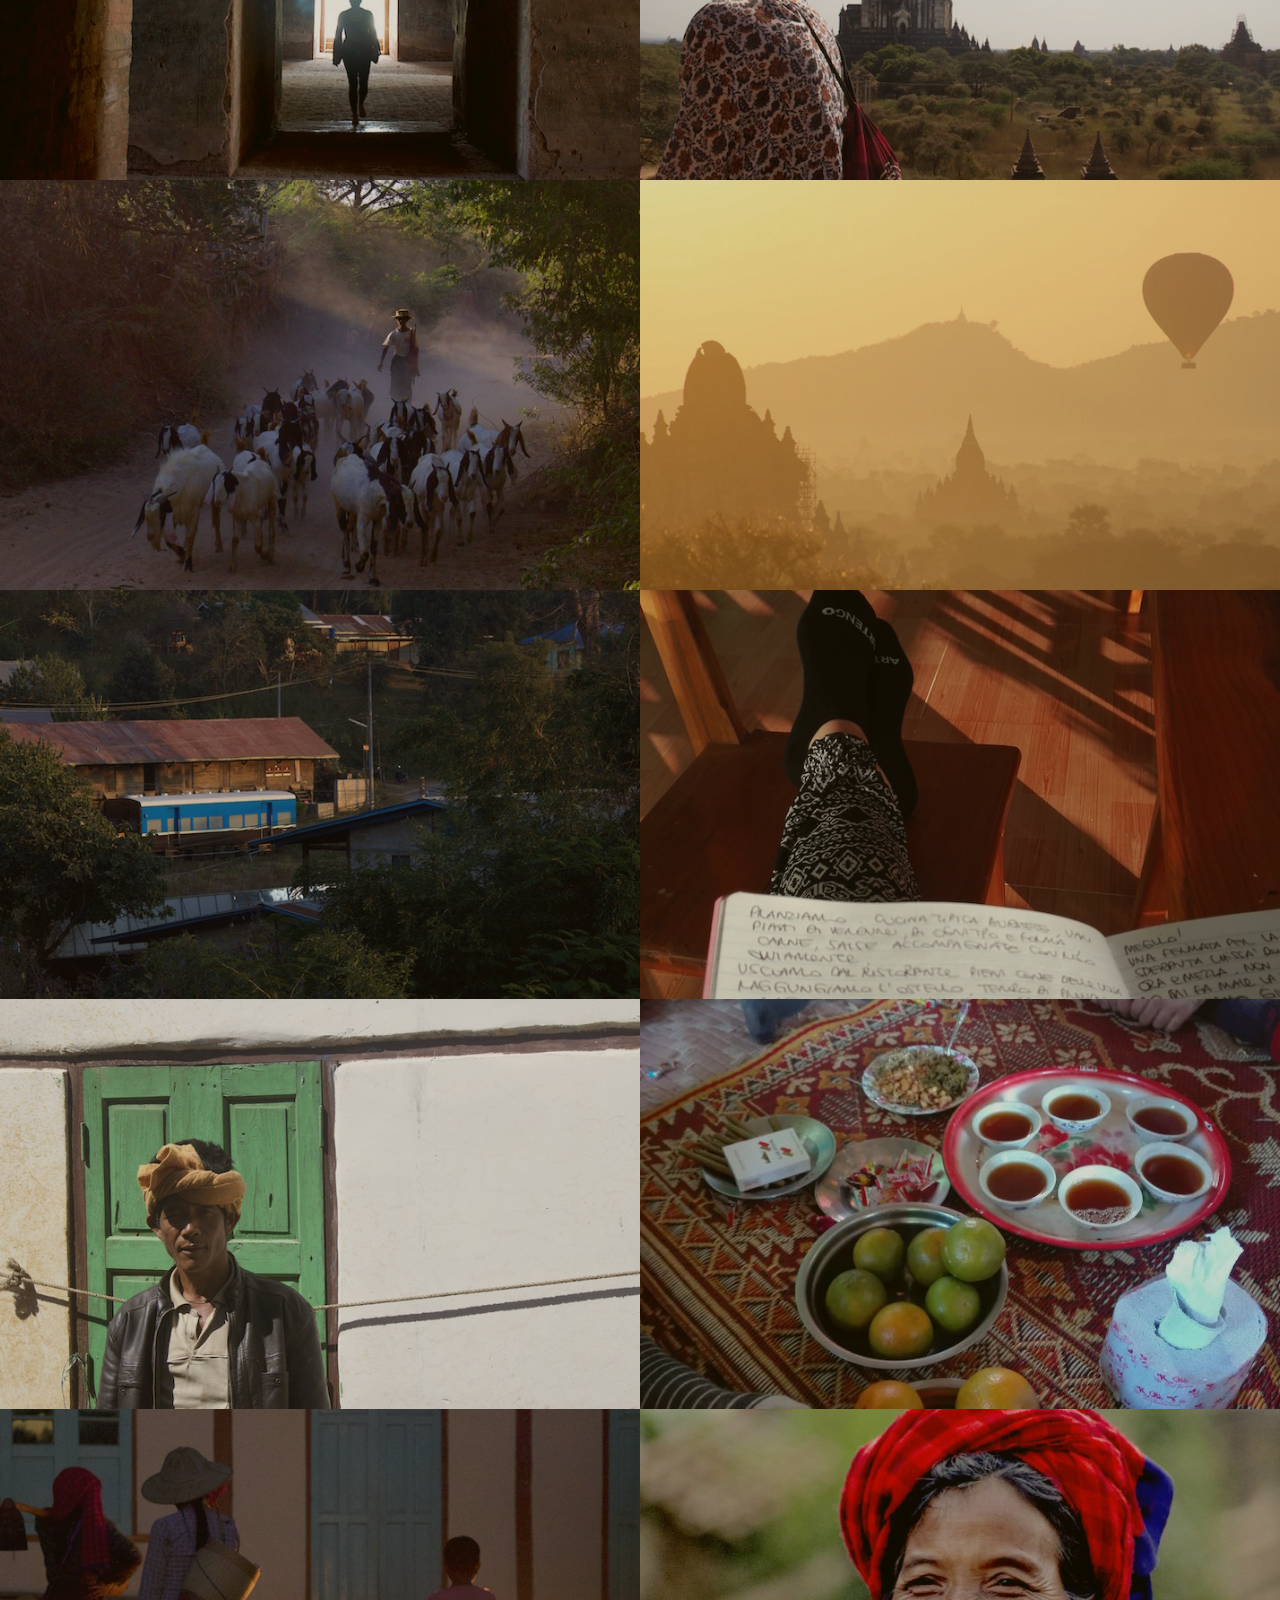
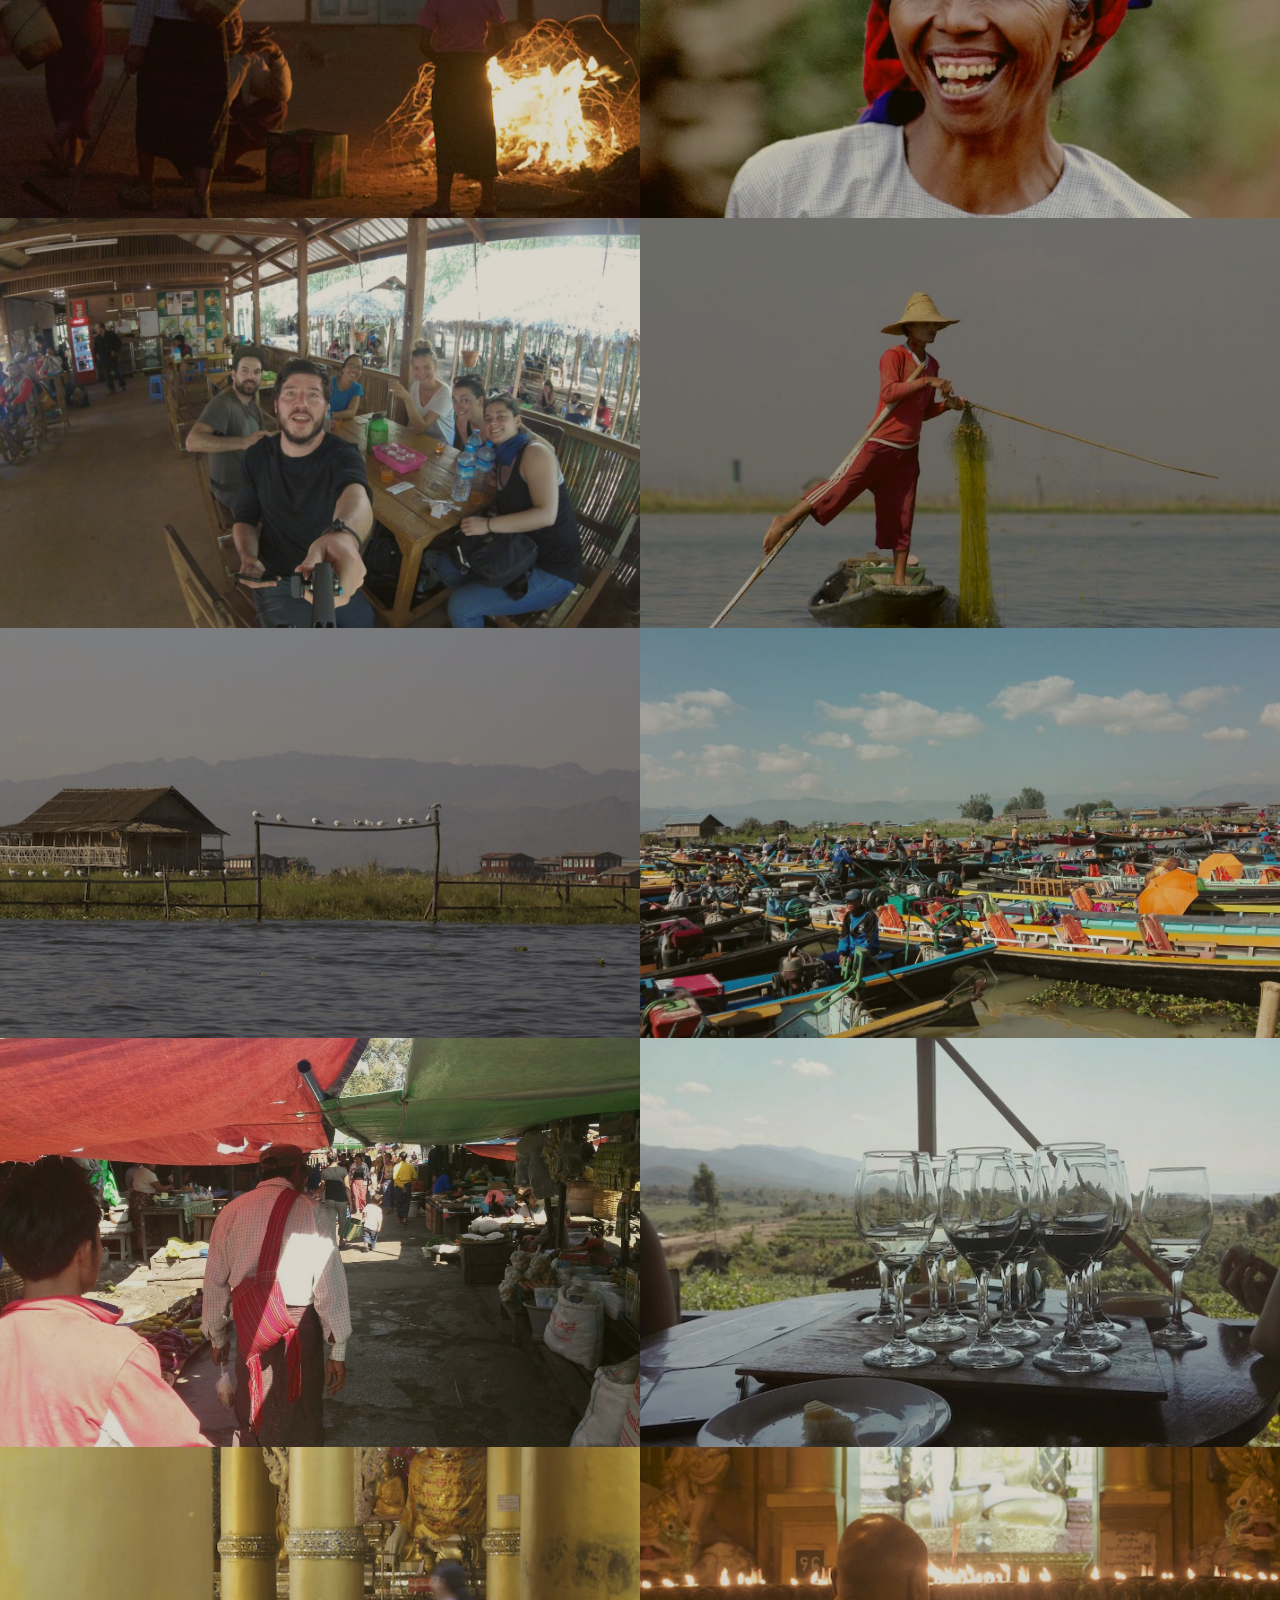
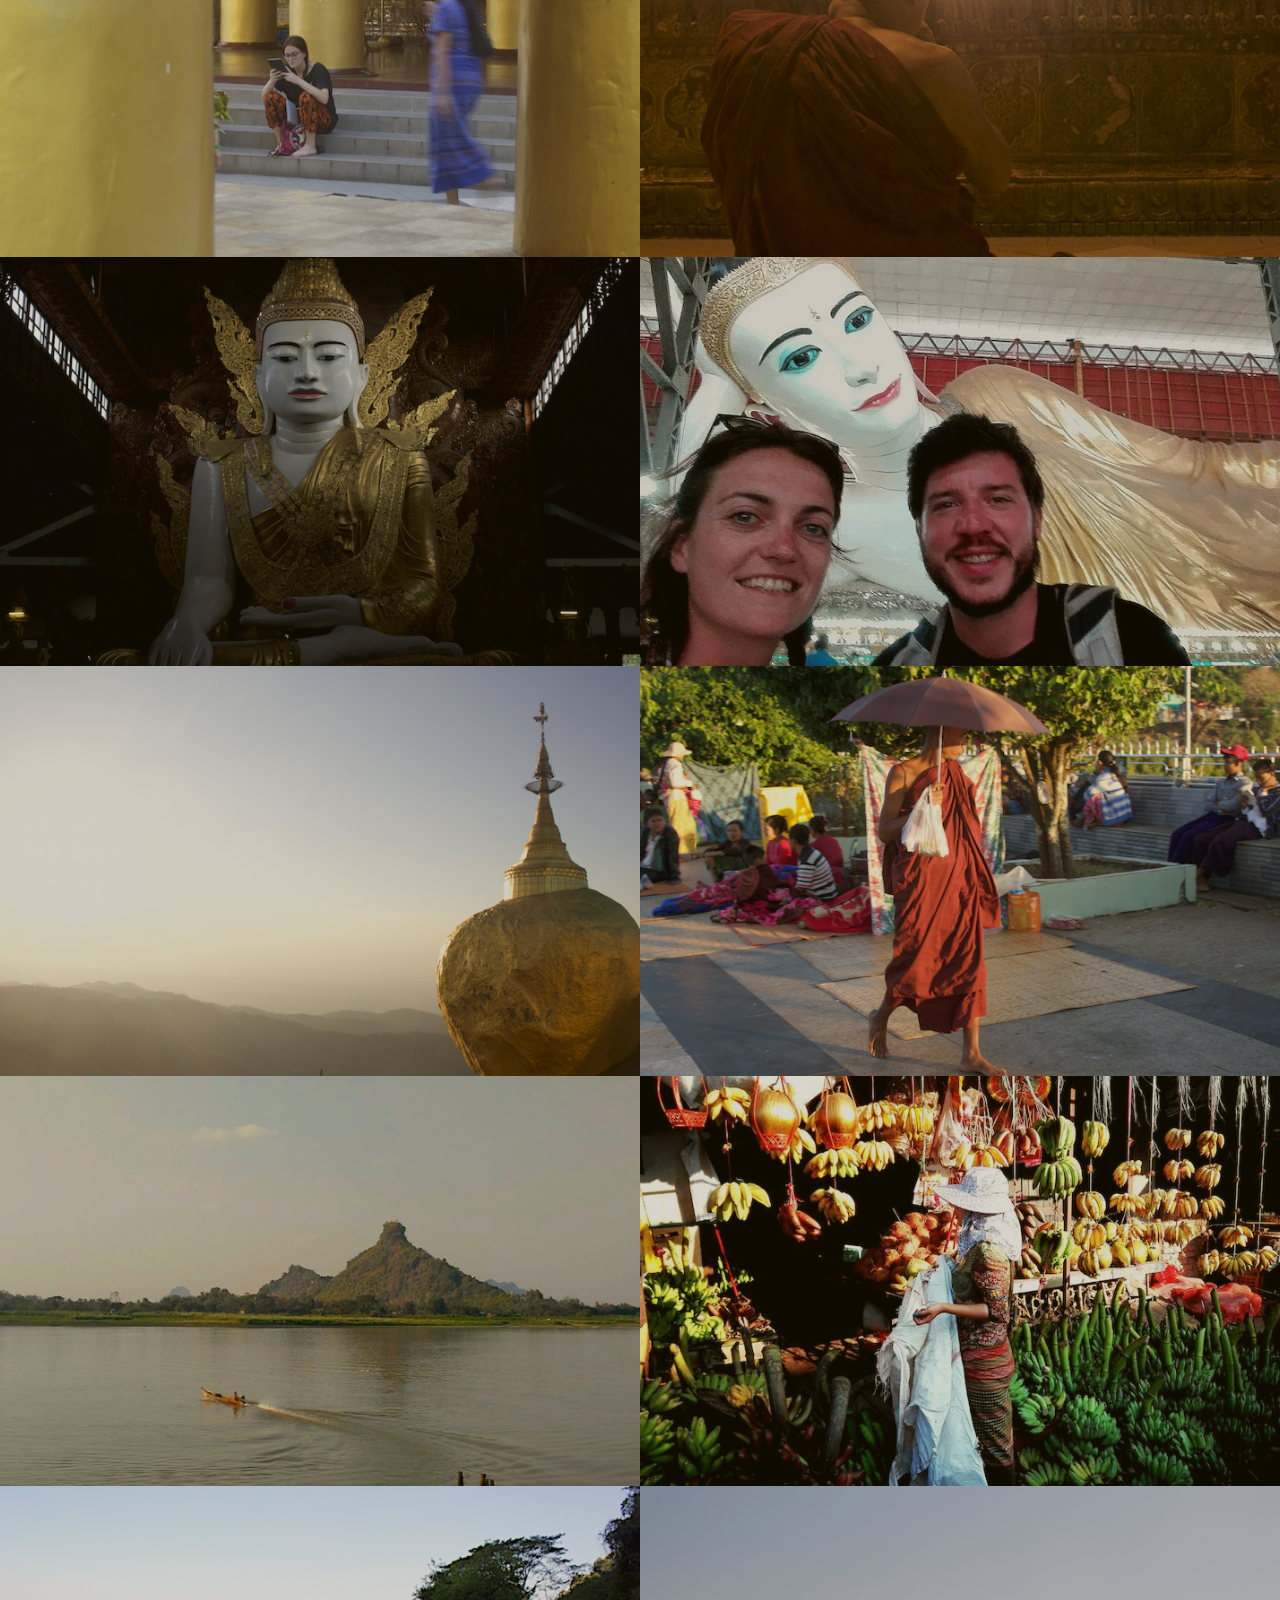
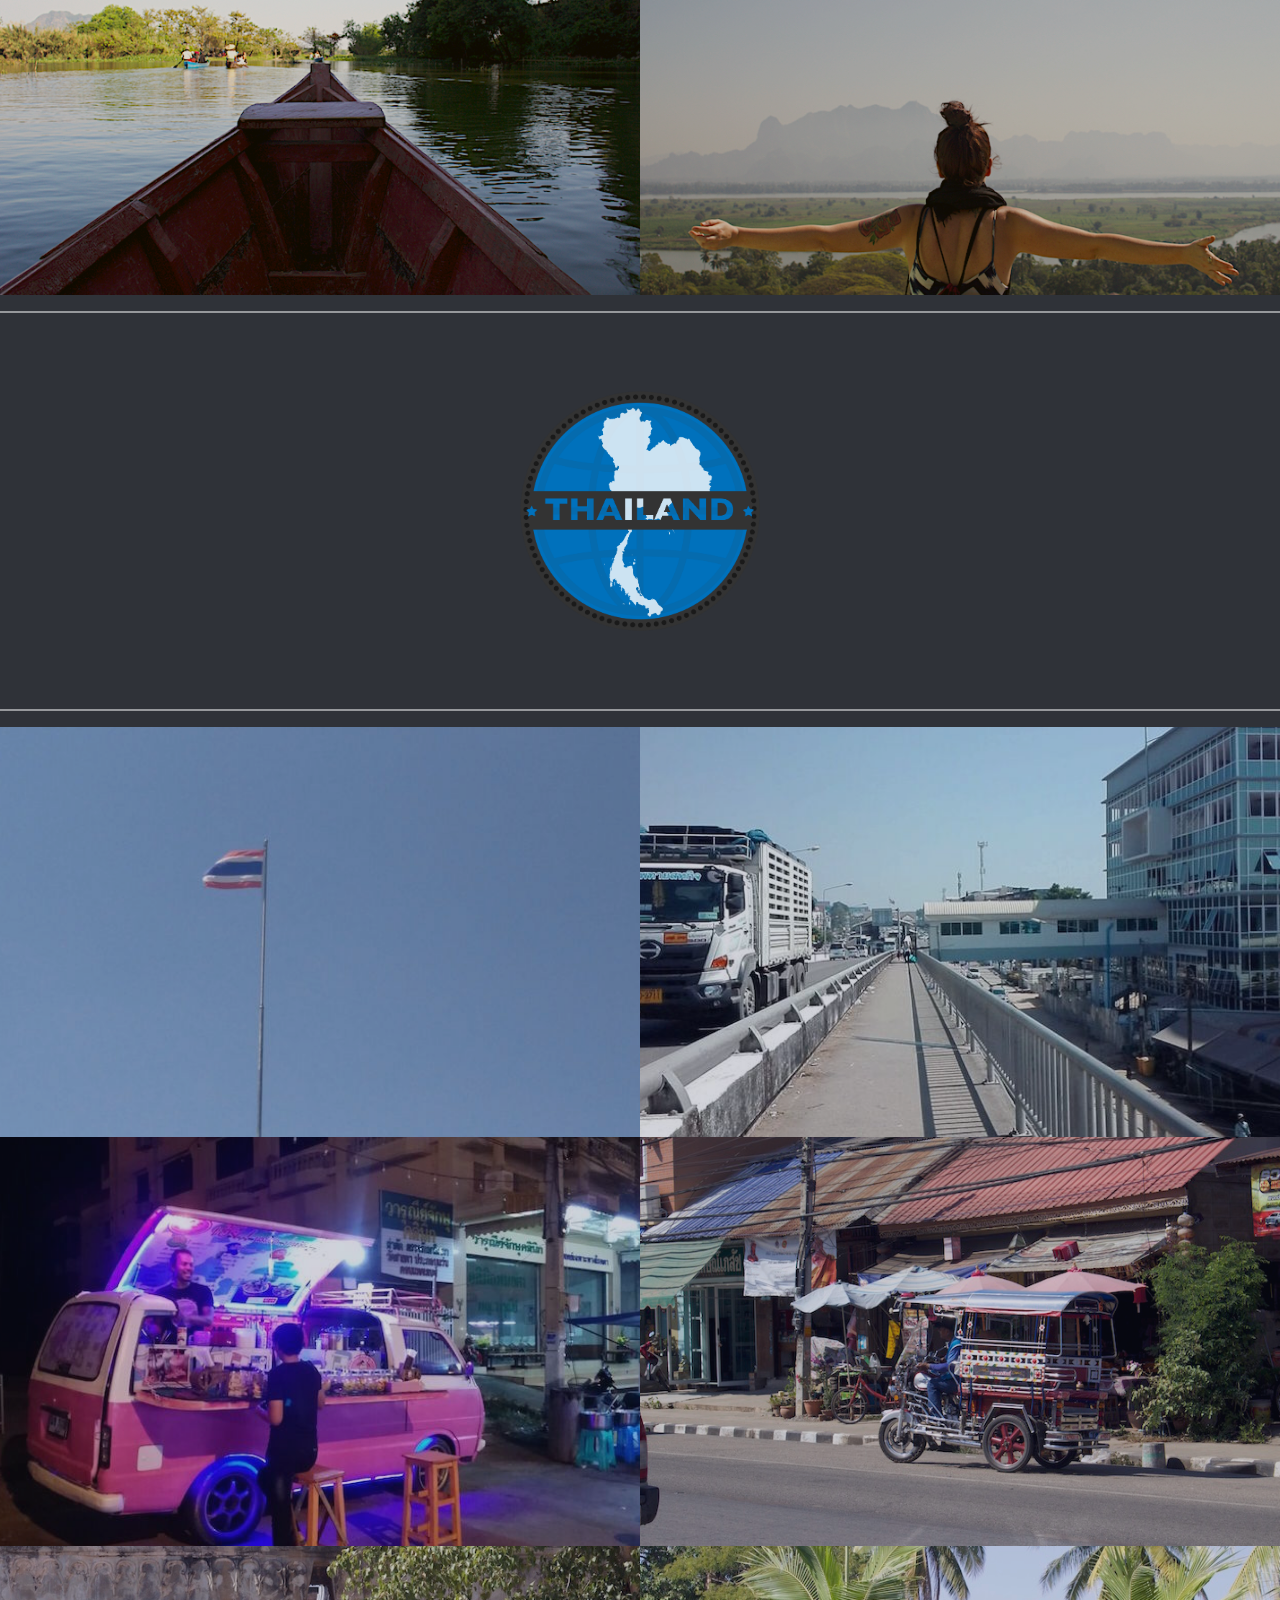
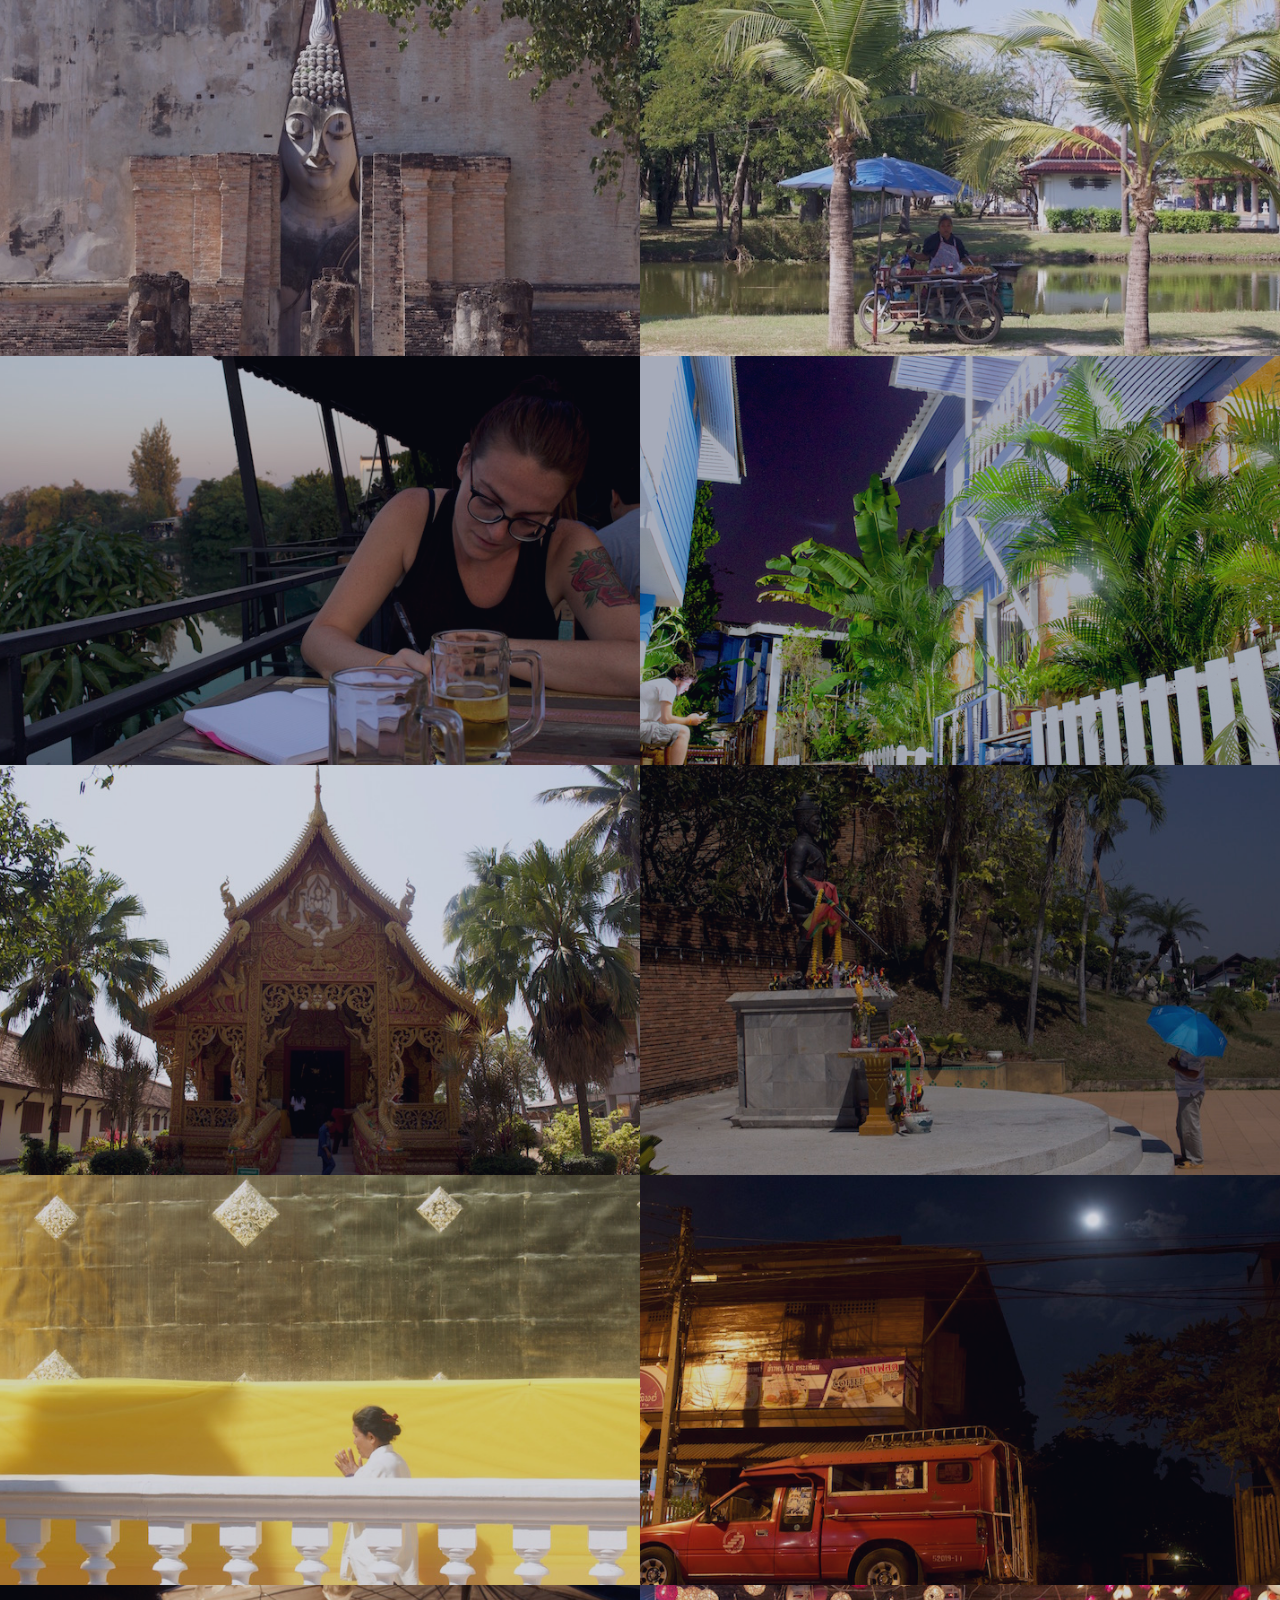
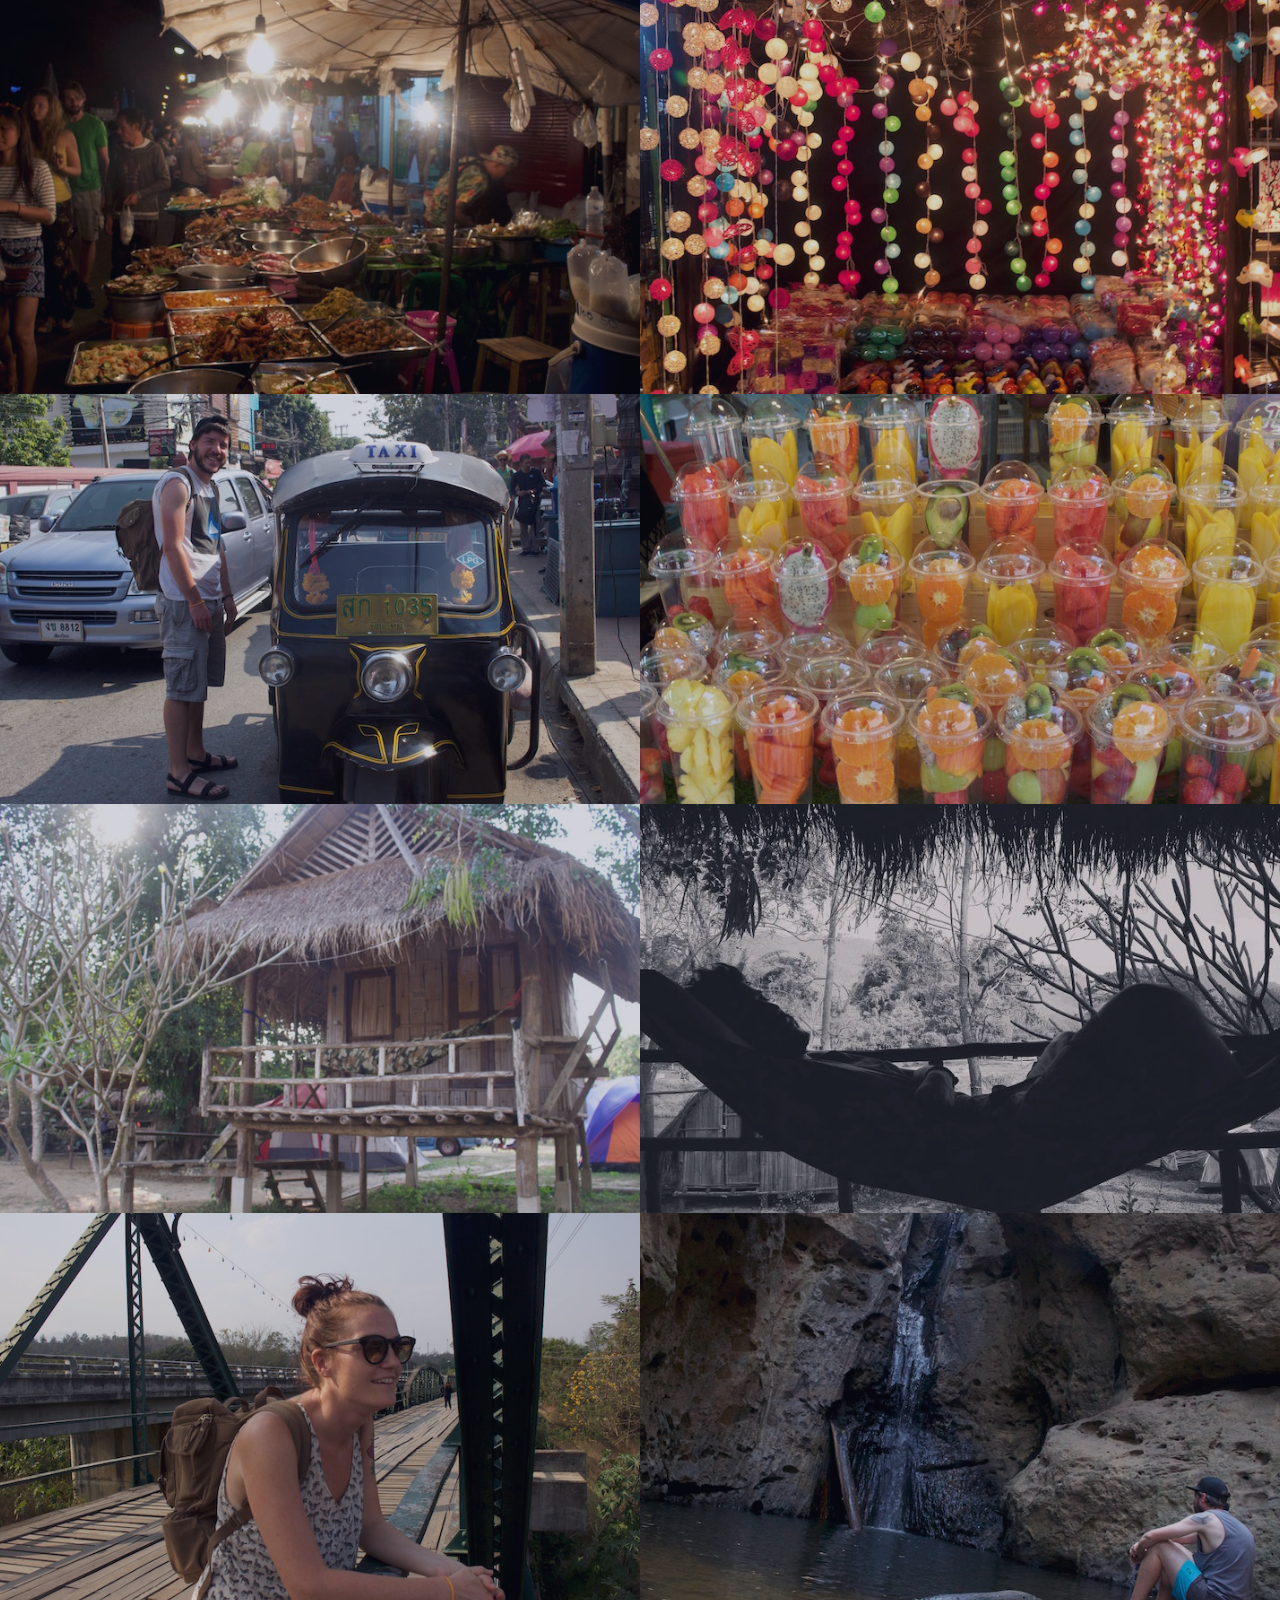
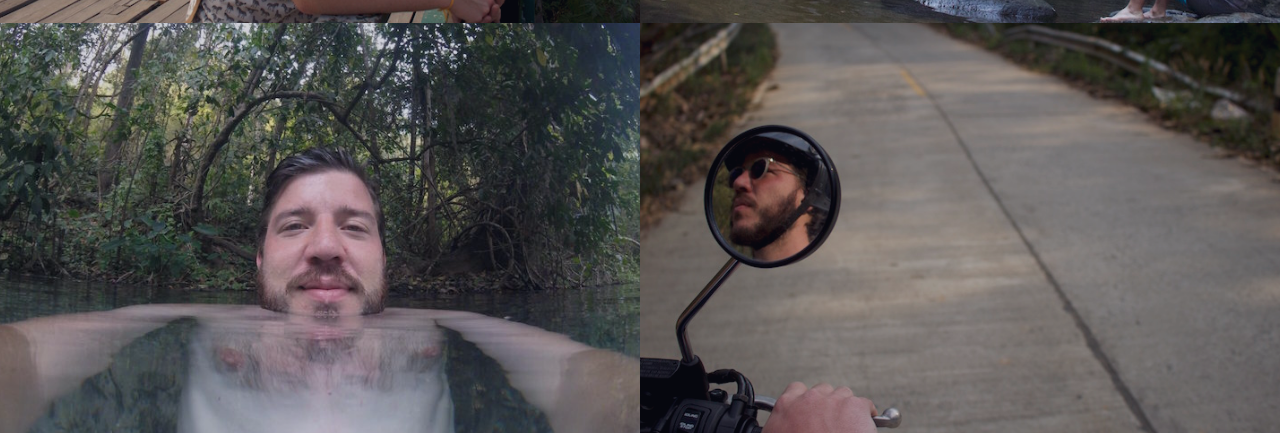
==== commit 29500ff5: "thailand update" ====
--- a/index.html
+++ b/index.html
@@ -303,6 +303,194 @@
         <!-- <div class="title">5 /// <b>FEB</b></div> -->
       </div>
       <div class="container">
+        <div class="grid">
+        <figure class="effect-chico thailand">
+          <div class="picture p-18"></div>
+          <div class="filterT"></div>
+          <figcaption>
+            <h2>Mae-sot /// <span>Thailand</span></h2>
+            <p>Paolo - DAY 18</p>
+          </figcaption>
+        </figure>
+        <figure class="effect-chico thailand">
+          <div class="picture g-18"></div>
+          <div class="filterT"></div>
+          <figcaption>
+            <h2>Mae-sot /// <span>Thailand</span></h2>
+            <p>Greta - DAY 18</p>
+          </figcaption>
+        </figure>
+
+        <figure class="effect-chico thailand">
+          <div class="picture p-19"></div>
+          <div class="filterT"></div>
+          <figcaption>
+            <h2>Sukhotai /// <span>Thailand</span></h2>
+            <p>Paolo - DAY 19</p>
+          </figcaption>
+        </figure>
+        <figure class="effect-chico thailand">
+          <div class="picture g-19"></div>
+          <div class="filterT"></div>
+          <figcaption>
+            <h2>Sukhotai /// <span>Thailand</span></h2>
+            <p>Greta - DAY 19</p>
+          </figcaption>
+        </figure>
+
+        <figure class="effect-chico thailand">
+          <div class="picture p-20"></div>
+          <div class="filterT"></div>
+          <figcaption>
+            <h2>Sukhotai /// <span>Thailand</span></h2>
+            <p>Paolo - DAY 20</p>
+          </figcaption>
+        </figure>
+        <figure class="effect-chico thailand">
+          <div class="picture g-20"></div>
+          <div class="filterT"></div>
+          <figcaption>
+            <h2>Sukhotai /// <span>Thailand</span></h2>
+            <p>Greta - DAY 20</p>
+          </figcaption>
+        </figure>
+
+        <figure class="effect-chico thailand">
+          <div class="picture p-21"></div>
+          <div class="filterT"></div>
+          <figcaption>
+            <h2>Lampang /// <span>Thailand</span></h2>
+            <p>Paolo - DAY 21</p>
+          </figcaption>
+        </figure>
+        <figure class="effect-chico thailand">
+          <div class="picture g-21"></div>
+          <div class="filterT"></div>
+          <figcaption>
+            <h2>Lampang /// <span>Thailand</span></h2>
+            <p>Greta - DAY 21</p>
+          </figcaption>
+        </figure>
+
+        <figure class="effect-chico thailand">
+          <div class="picture p-22"></div>
+          <div class="filterT"></div>
+          <figcaption>
+            <h2>Lampang /// <span>Thailand</span></h2>
+            <p>Paolo - DAY 22</p>
+          </figcaption>
+        </figure>
+        <figure class="effect-chico thailand">
+          <div class="picture g-22"></div>
+          <div class="filterT"></div>
+          <figcaption>
+            <h2>Lampang /// <span>Thailand</span></h2>
+            <p>Greta - DAY 22</p>
+          </figcaption>
+        </figure>
+
+        <figure class="effect-chico thailand">
+          <div class="picture p-23"></div>
+          <div class="filterT"></div>
+          <figcaption>
+            <h2>Chiang Mai /// <span>Thailand</span></h2>
+            <p>Paolo - DAY 23</p>
+          </figcaption>
+        </figure>
+        <figure class="effect-chico thailand">
+          <div class="picture g-23"></div>
+          <div class="filterT"></div>
+          <figcaption>
+            <h2>Chiang Mai /// <span>Thailand</span></h2>
+            <p>Greta - DAY 23</p>
+          </figcaption>
+        </figure>
+
+        <figure class="effect-chico thailand">
+          <div class="picture p-24"></div>
+          <div class="filterT"></div>
+          <figcaption>
+            <h2>Chiang Mai /// <span>Thailand</span></h2>
+            <p>Paolo - DAY 24</p>
+          </figcaption>
+        </figure>
+        <figure class="effect-chico thailand">
+          <div class="picture g-24"></div>
+          <div class="filterT"></div>
+          <figcaption>
+            <h2>Chiang Mai /// <span>Thailand</span></h2>
+            <p>Greta - DAY 24</p>
+          </figcaption>
+        </figure>
+
+        <figure class="effect-chico thailand">
+          <div class="picture p-25"></div>
+          <div class="filterT"></div>
+          <figcaption>
+            <h2>Chiang Mai /// <span>Thailand</span></h2>
+            <p>Paolo - DAY 25</p>
+          </figcaption>
+        </figure>
+        <figure class="effect-chico thailand">
+          <div class="picture g-25"></div>
+          <div class="filterT"></div>
+          <figcaption>
+            <h2>Chiang Mai /// <span>Thailand</span></h2>
+            <p>Greta - DAY 25</p>
+          </figcaption>
+        </figure>
+
+        <figure class="effect-chico thailand">
+          <div class="picture p-26"></div>
+          <div class="filterT"></div>
+          <figcaption>
+            <h2>Pai /// <span>Thailand</span></h2>
+            <p>Paolo - DAY 26</p>
+          </figcaption>
+        </figure>
+        <figure class="effect-chico thailand">
+          <div class="picture g-26"></div>
+          <div class="filterT"></div>
+          <figcaption>
+            <h2>Pai /// <span>Thailand</span></h2>
+            <p>Greta - DAY 26</p>
+          </figcaption>
+        </figure>
+
+        <figure class="effect-chico thailand">
+          <div class="picture p-27"></div>
+          <div class="filterT"></div>
+          <figcaption>
+            <h2>Pai /// <span>Thailand</span></h2>
+            <p>Paolo - DAY 27</p>
+          </figcaption>
+        </figure>
+        <figure class="effect-chico thailand">
+          <div class="picture g-27"></div>
+          <div class="filterT"></div>
+          <figcaption>
+            <h2>Pai /// <span>Thailand</span></h2>
+            <p>Greta - DAY 27</p>
+          </figcaption>
+        </figure>
+
+        <figure class="effect-chico thailand">
+          <div class="picture p-28"></div>
+          <div class="filterT"></div>
+          <figcaption>
+            <h2>Pai /// <span>Thailand</span></h2>
+            <p>Paolo - DAY 28</p>
+          </figcaption>
+        </figure>
+        <figure class="effect-chico thailand">
+          <div class="picture g-28"></div>
+          <div class="filterT"></div>
+          <figcaption>
+            <h2>Pai /// <span>Thailand</span></h2>
+            <p>Greta - DAY 28</p>
+          </figcaption>
+        </figure>
+      </div>
       </div>
     </div>
     <!-- <div class="article-section">
--- a/style.css
+++ b/style.css
@@ -69,6 +69,11 @@
   /*background: -webkit-linear-gradient(top, rgba(179, 179, 179, 0.2) 0%, rgba(66, 46, 78, 0.7) 100%);*/
   /*background: linear-gradient(to bottom, rgba(179, 179, 179, 0.2) 0%, rgba(66, 46, 78, 0.7) 100%);*/
   opacity: 0.6;
+}
+
+.filterT {
+
+
 }
 
 .country-logo {
@@ -310,6 +315,92 @@
 
 .g-17 {
   background-image: url('./images/g17.jpg');
+}
+
+.p-18 {
+  background-image: url('./images/p18.jpg');
+}
+
+.g-18 {
+  background-image: url('./images/g18.jpg');
+}
+
+.p-19 {
+  background-image: url('./images/p19.jpg');
+}
+
+.g-19 {
+  background-image: url('./images/g19.jpg');
+}
+
+.p-20 {
+  background-image: url('./images/p20.jpg');
+}
+
+.g-20 {
+  background-image: url('./images/g20.jpg');
+}
+
+.p-21 {
+  background-image: url('./images/p21.jpg');
+}
+
+.g-21 {
+  background-image: url('./images/g21.jpg');
+}
+
+.p-22 {
+  background-image: url('./images/p22.jpg');
+}
+
+.g-22 {
+  background-image: url('./images/g22.jpg');
+}
+
+.p-23 {
+  background-image: url('./images/p23.jpg');
+}
+
+.g-23 {
+  background-image: url('./images/g23.jpg');
+}
+
+.p-24 {
+  background-image: url('./images/p24.jpg');
+}
+
+.g-24 {
+  background-image: url('./images/g24.jpg');
+}
+.p-25 {
+  background-image: url('./images/p25.jpg');
+}
+
+.g-25 {
+  background-image: url('./images/g25.jpg');
+}
+.p-26 {
+  background-image: url('./images/p26.jpg');
+}
+
+.g-26 {
+  background-image: url('./images/g26.jpg');
+}
+
+.p-27 {
+  background-image: url('./images/p27.jpg');
+}
+
+.g-27 {
+  background-image: url('./images/g27.jpg');
+}
+
+.p-28 {
+  background-image: url('./images/p28.jpg');
+}
+
+.g-28 {
+  background-image: url('./images/g28.jpg');
 }
 
 .grid {
@@ -332,6 +423,18 @@
   height: 32vw;
 	width: 50%;
 	background: #473500;
+	text-align: center;
+	cursor: pointer;
+}
+
+.grid figure.thailand {
+	position: relative;
+	overflow: hidden;
+	margin: 0;
+	min-width: 320px;
+  height: 32vw;
+	width: 50%;
+	background: #202647;
 	text-align: center;
 	cursor: pointer;
 }
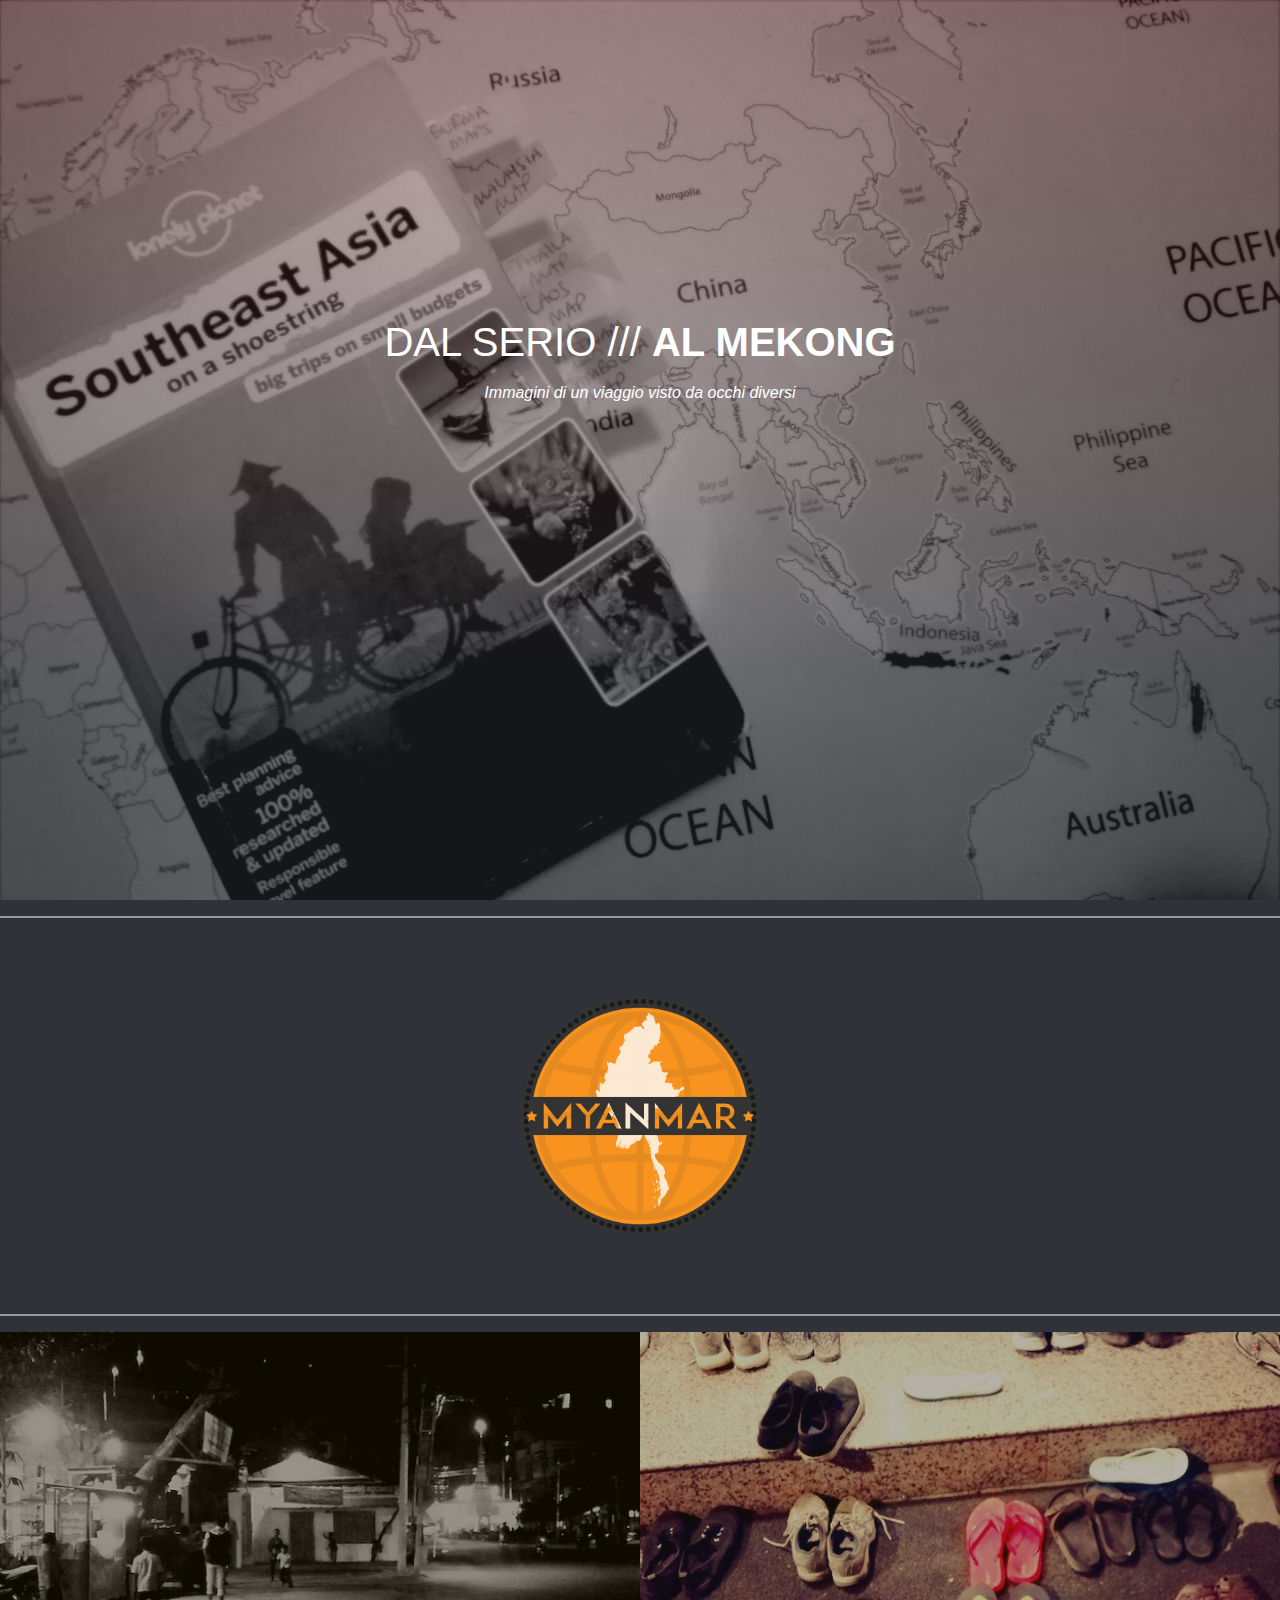
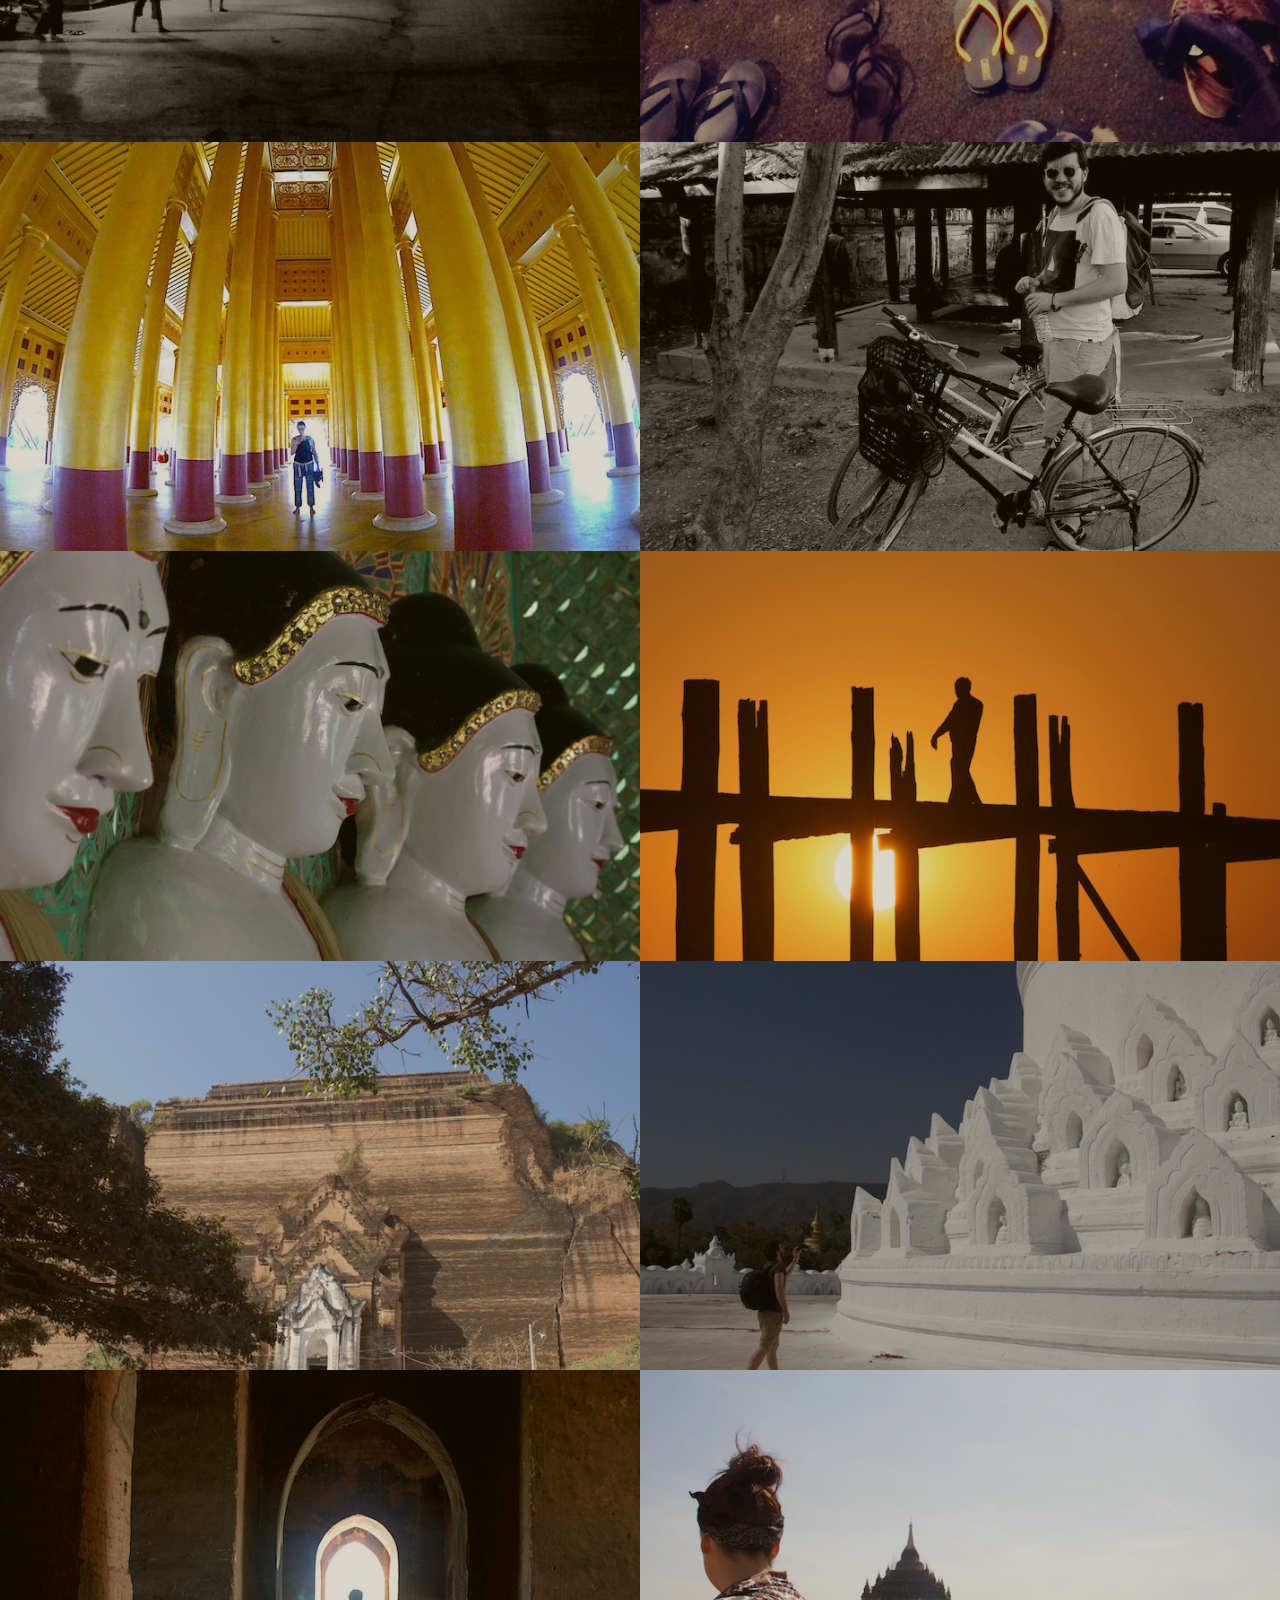
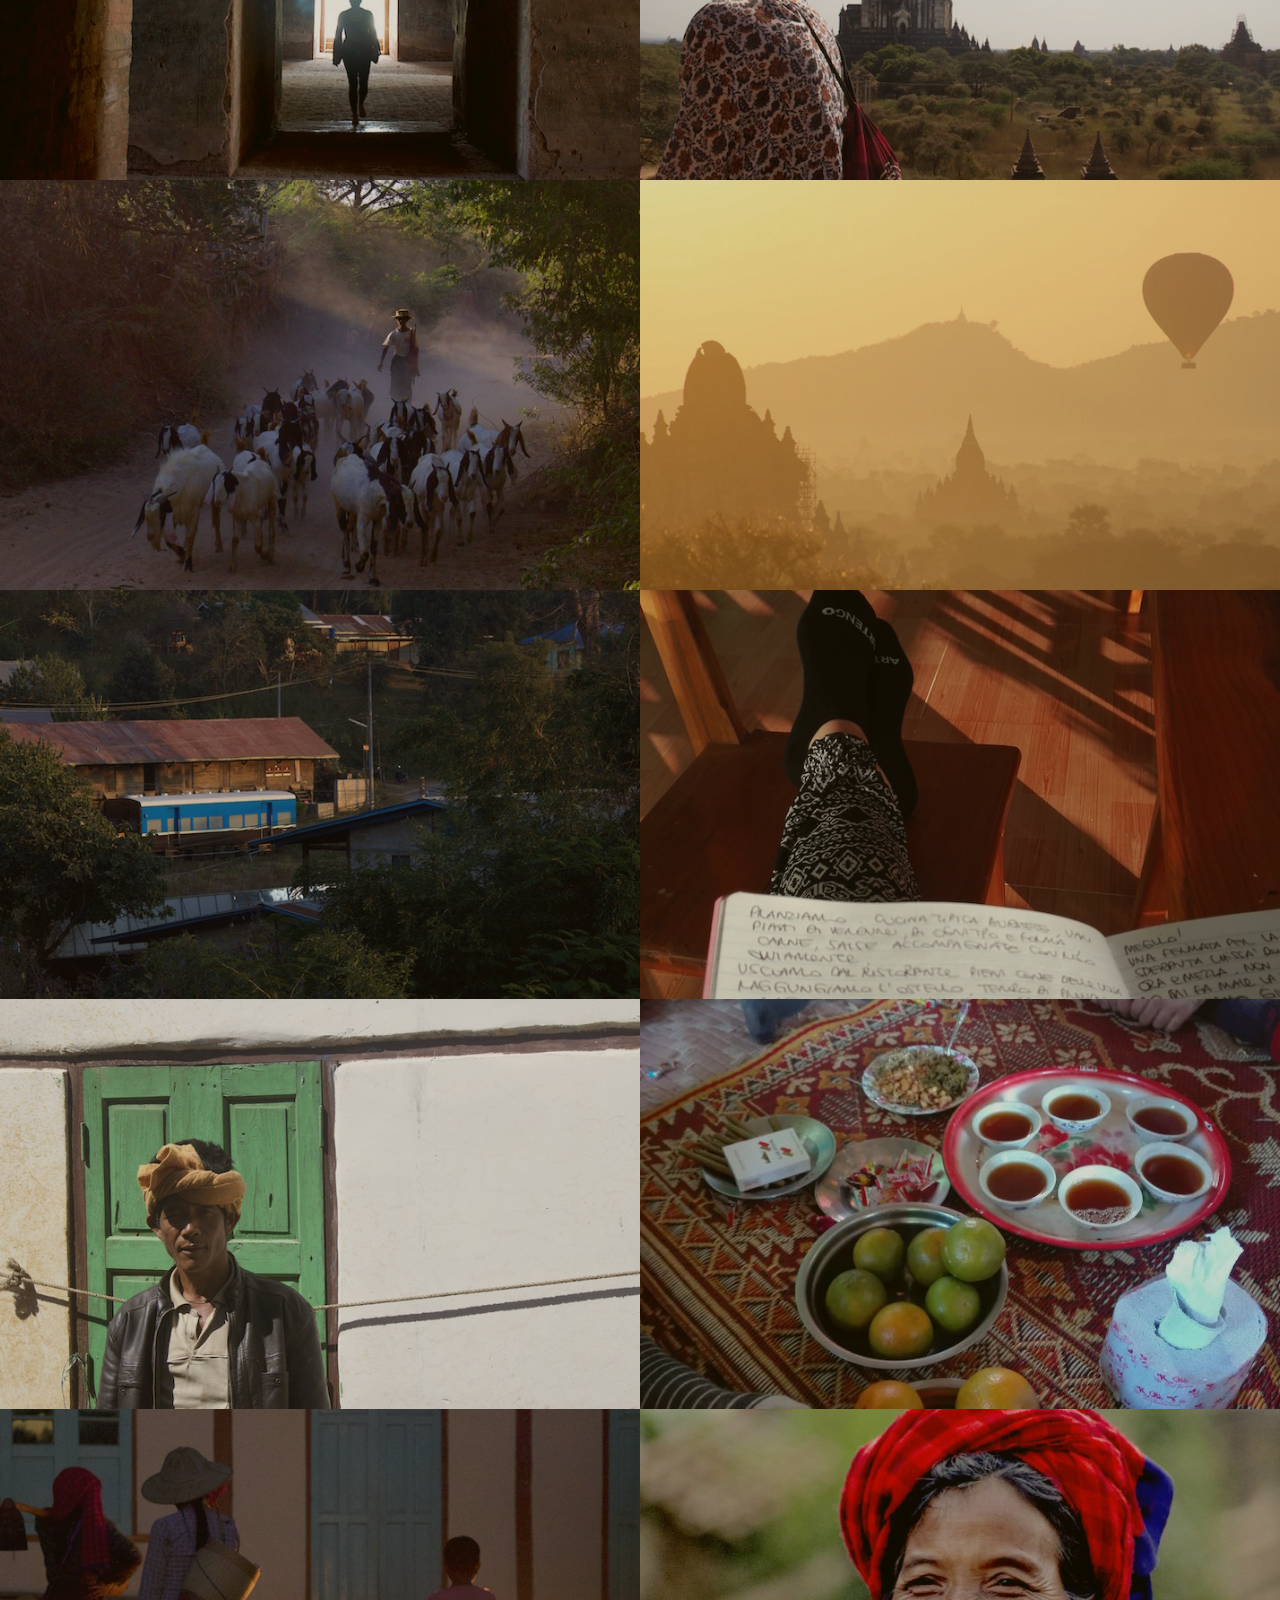
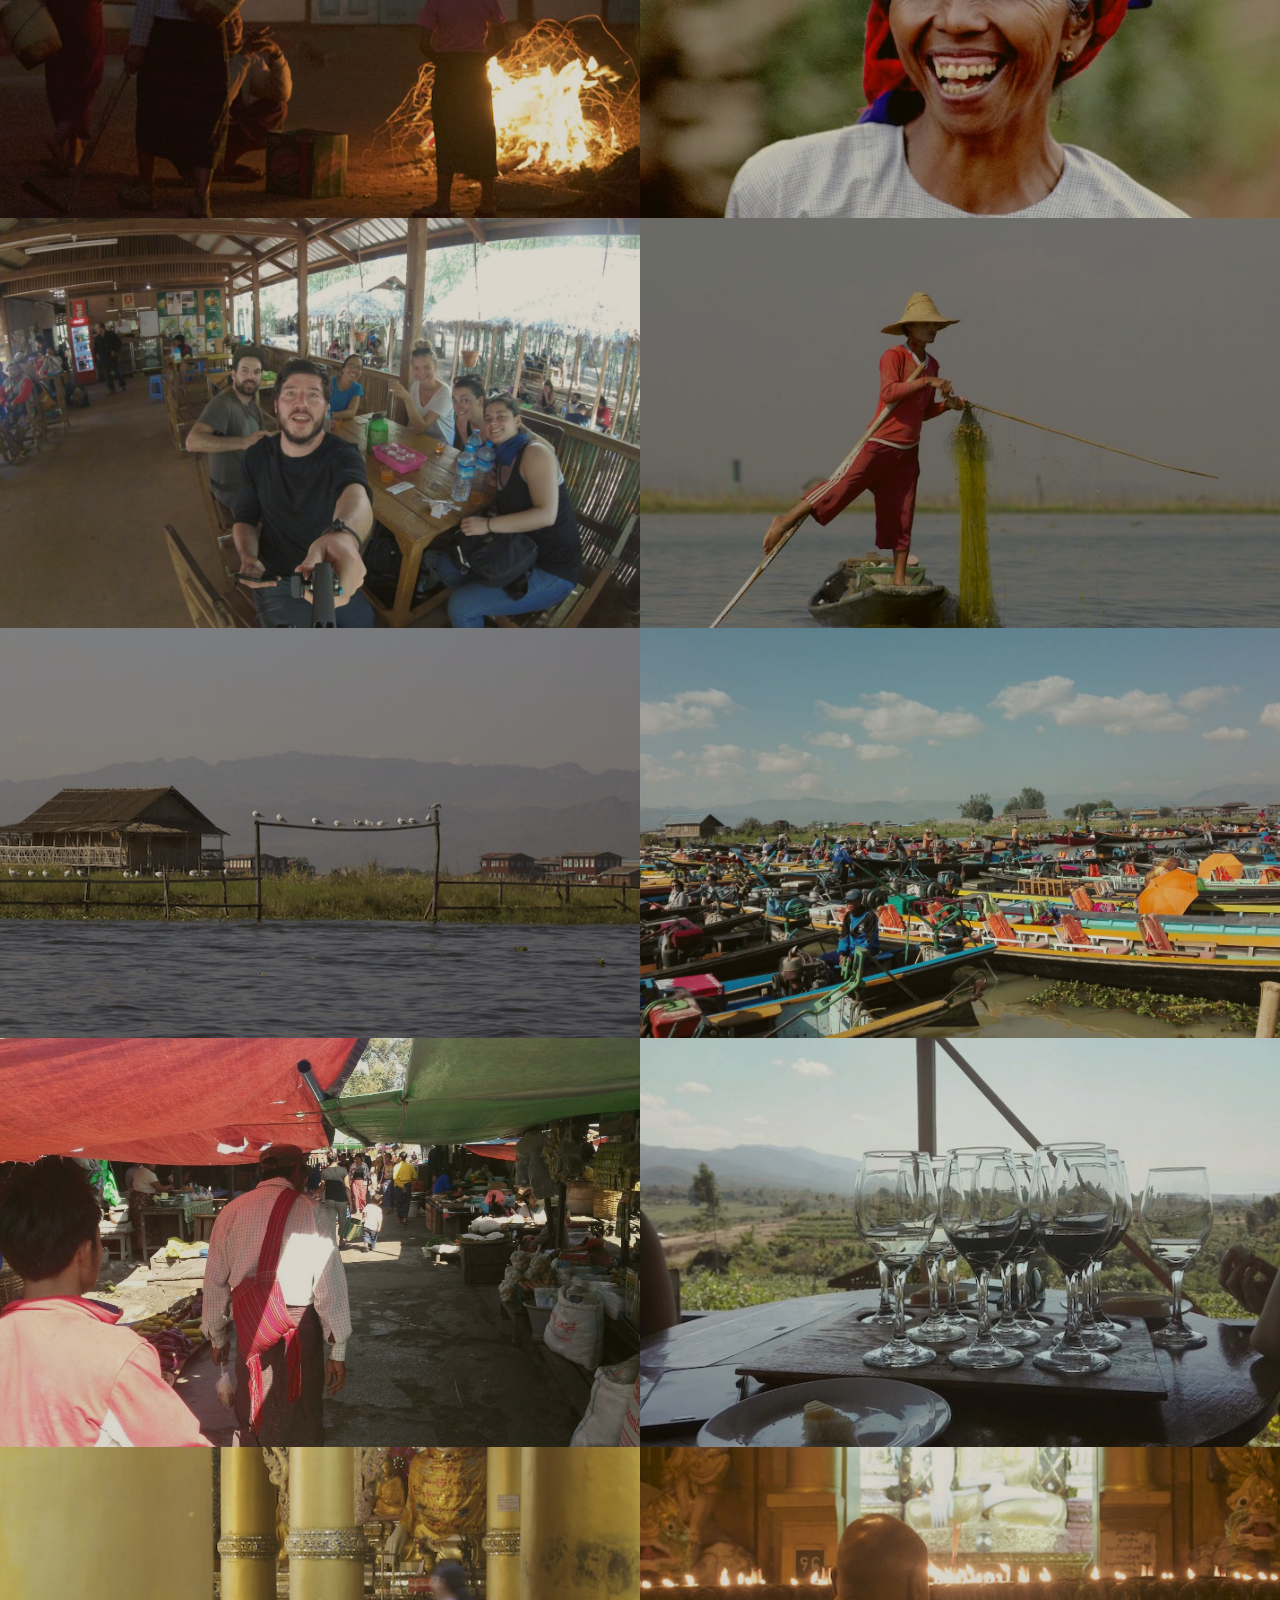
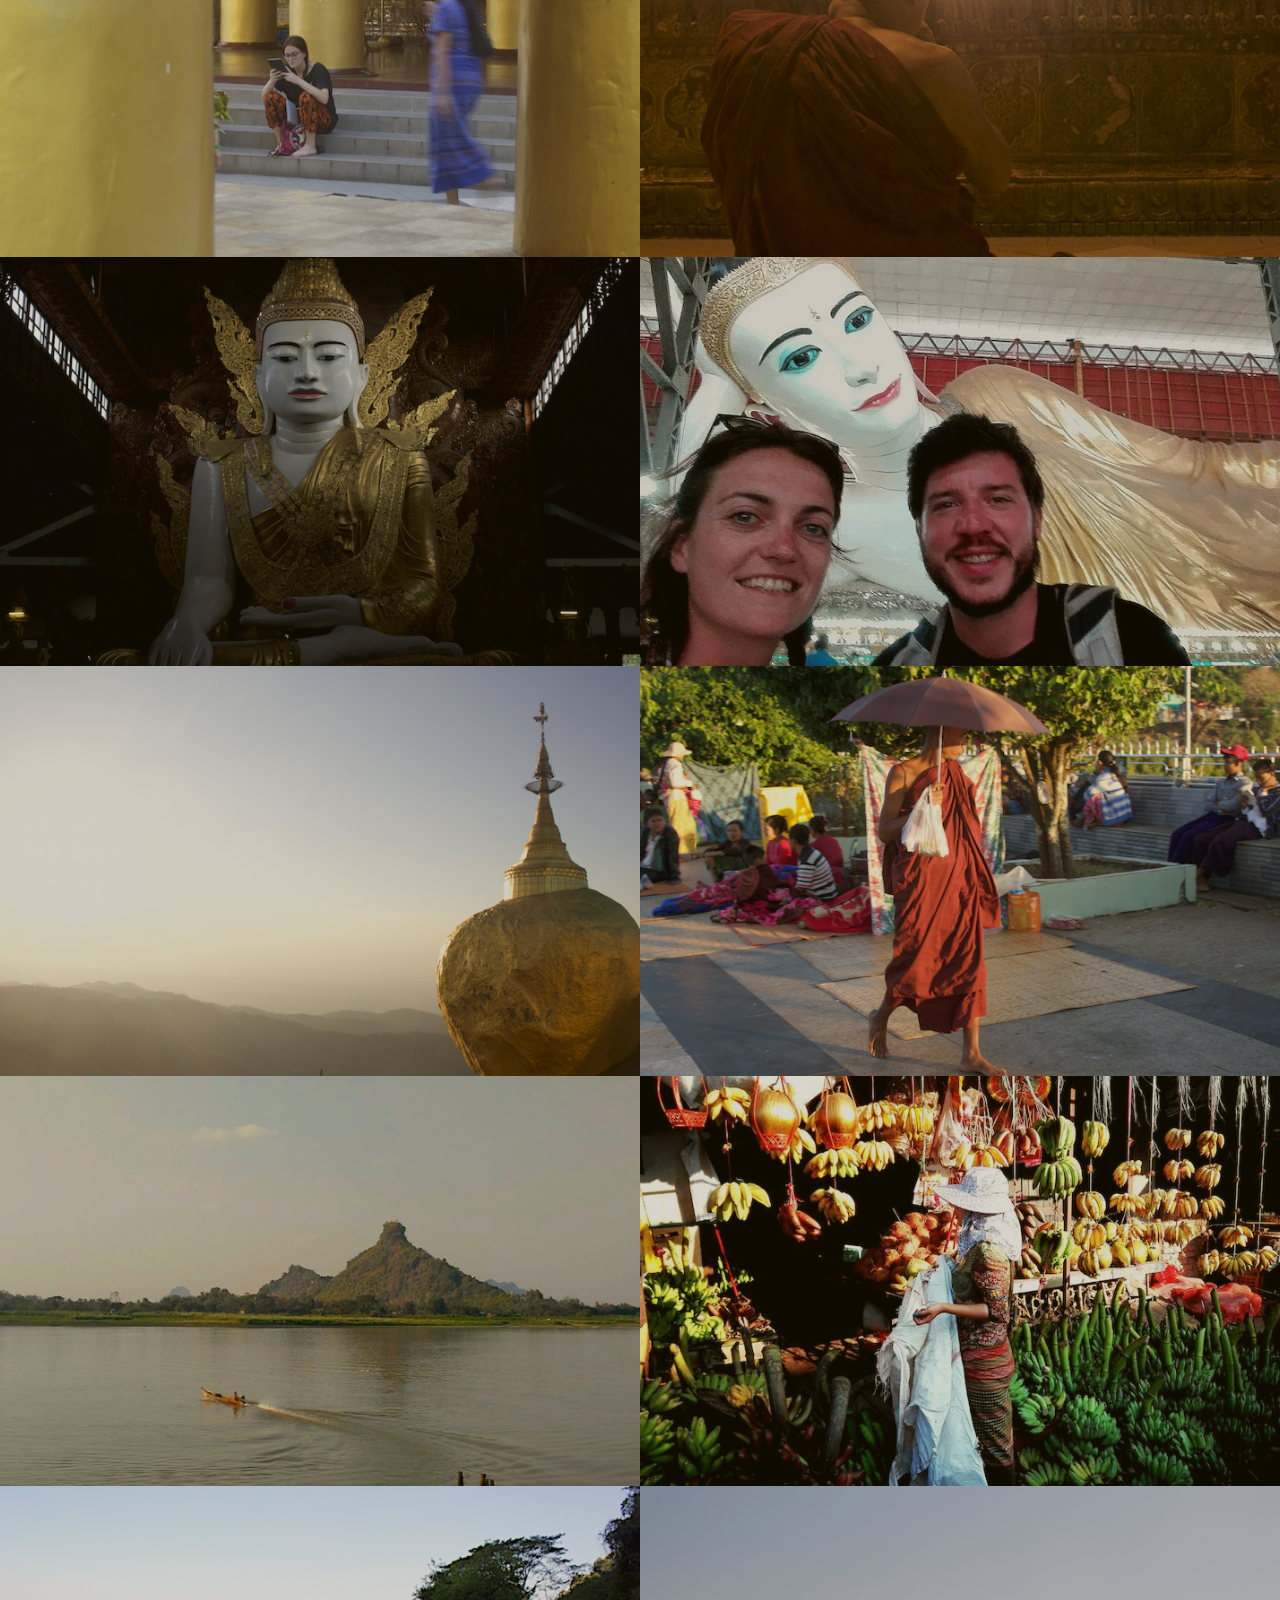
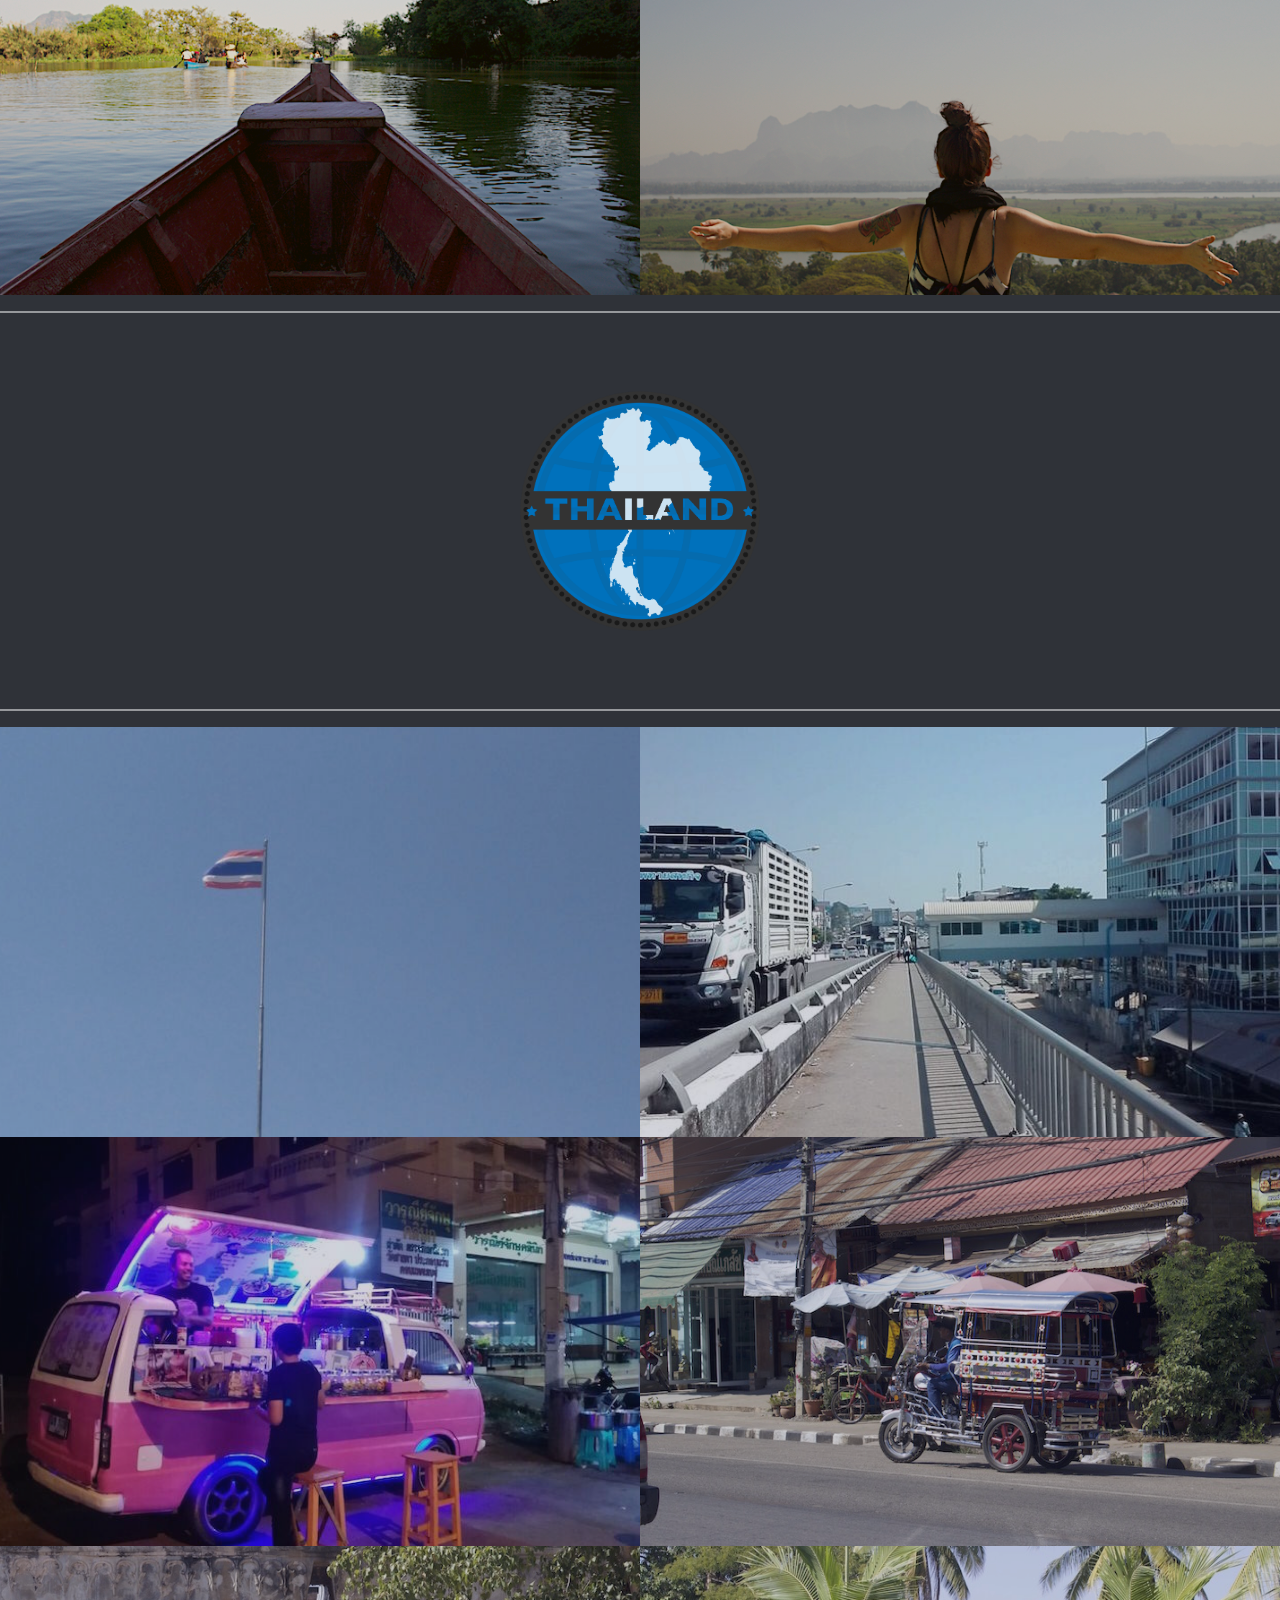
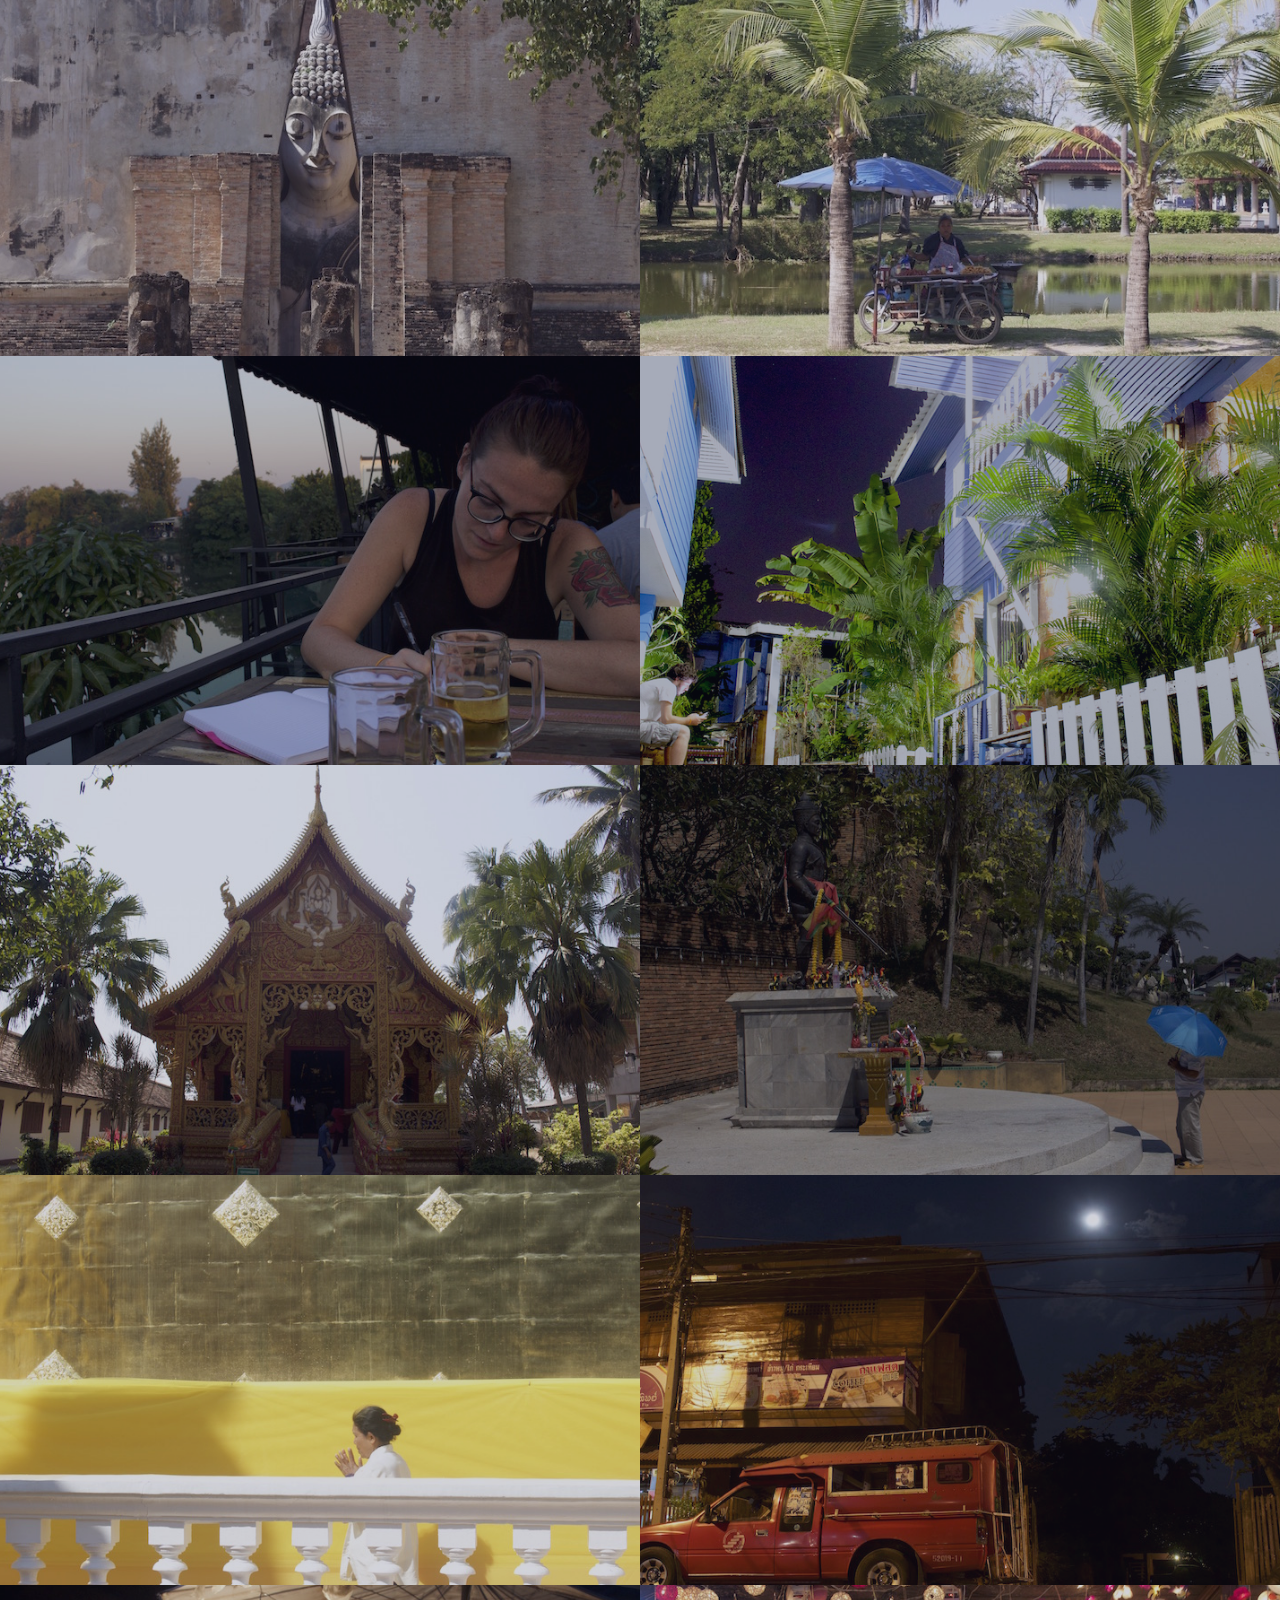
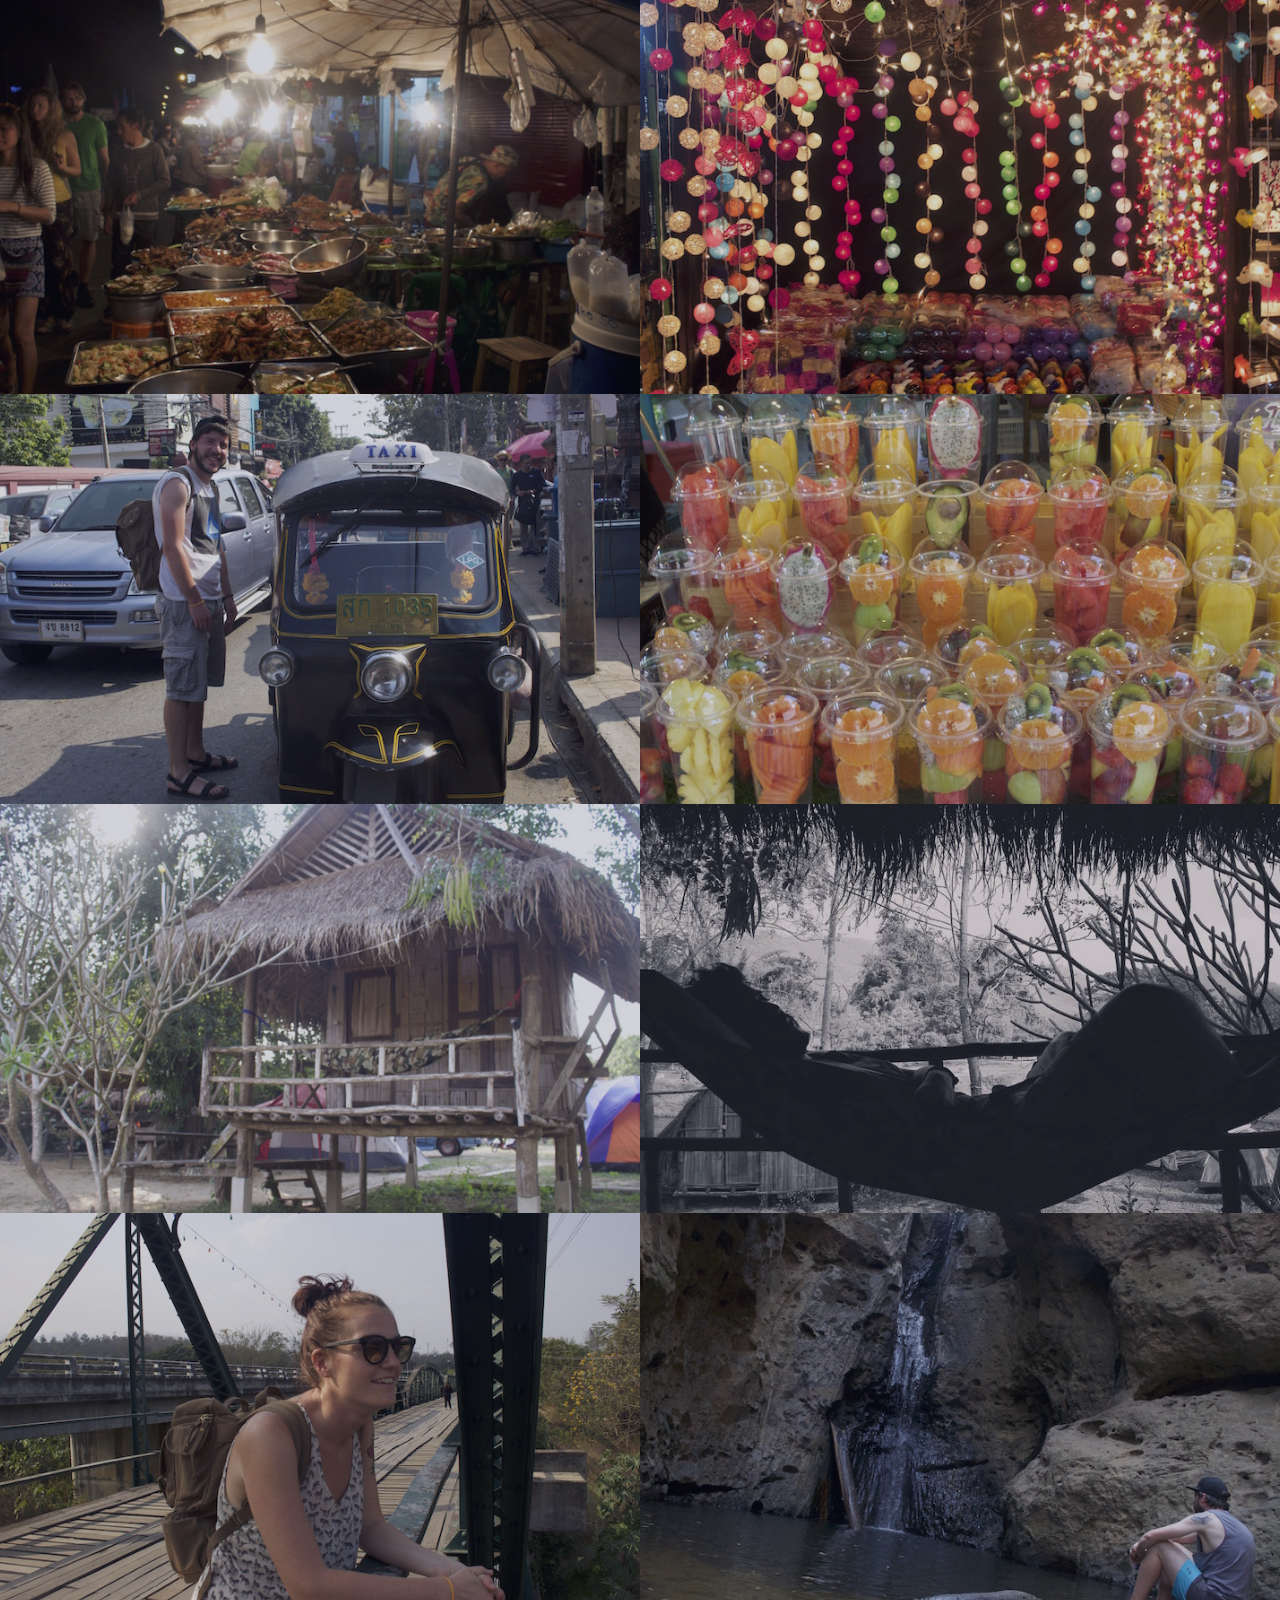
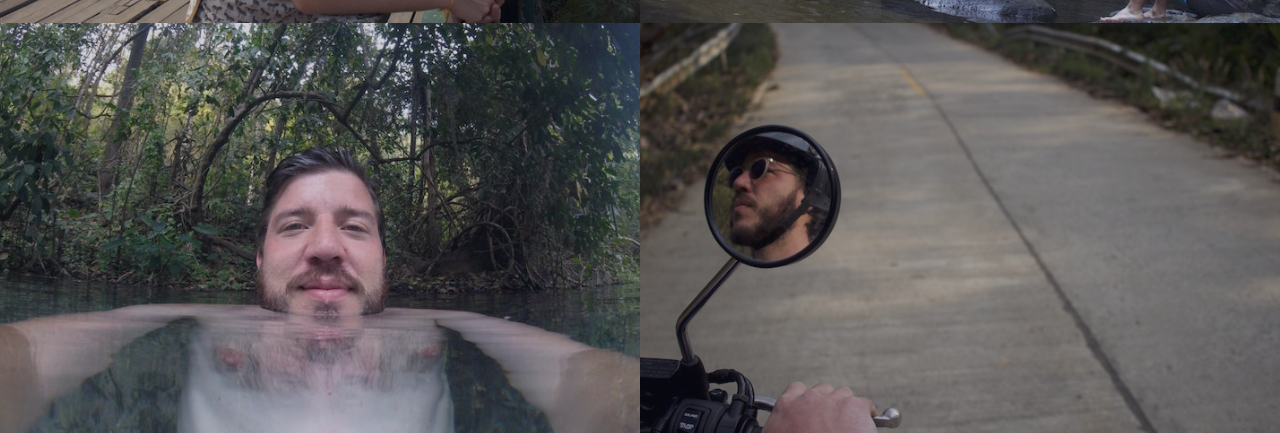
==== commit 9d77a0e5: "bugfix" ====
--- a/index.html
+++ b/index.html
@@ -296,12 +296,13 @@
           </figcaption>
         </figure>
       </div>
-      <div class="myanmar">
-        <!-- <div class="filter2"></div> -->
-        <!-- <div class="date-title">18 /// <b>JAN</b></div> -->
-        <img src="./images/thailand.png" class="country-logo" />
-        <!-- <div class="title">5 /// <b>FEB</b></div> -->
-      </div>
+    </div>
+    <div class="myanmar">
+      <!-- <div class="filter2"></div> -->
+      <!-- <div class="date-title">18 /// <b>JAN</b></div> -->
+      <img src="./images/thailand.png" class="country-logo" />
+      <!-- <div class="title">5 /// <b>FEB</b></div> -->
+    </div>
       <div class="container">
         <div class="grid">
         <figure class="effect-chico thailand">
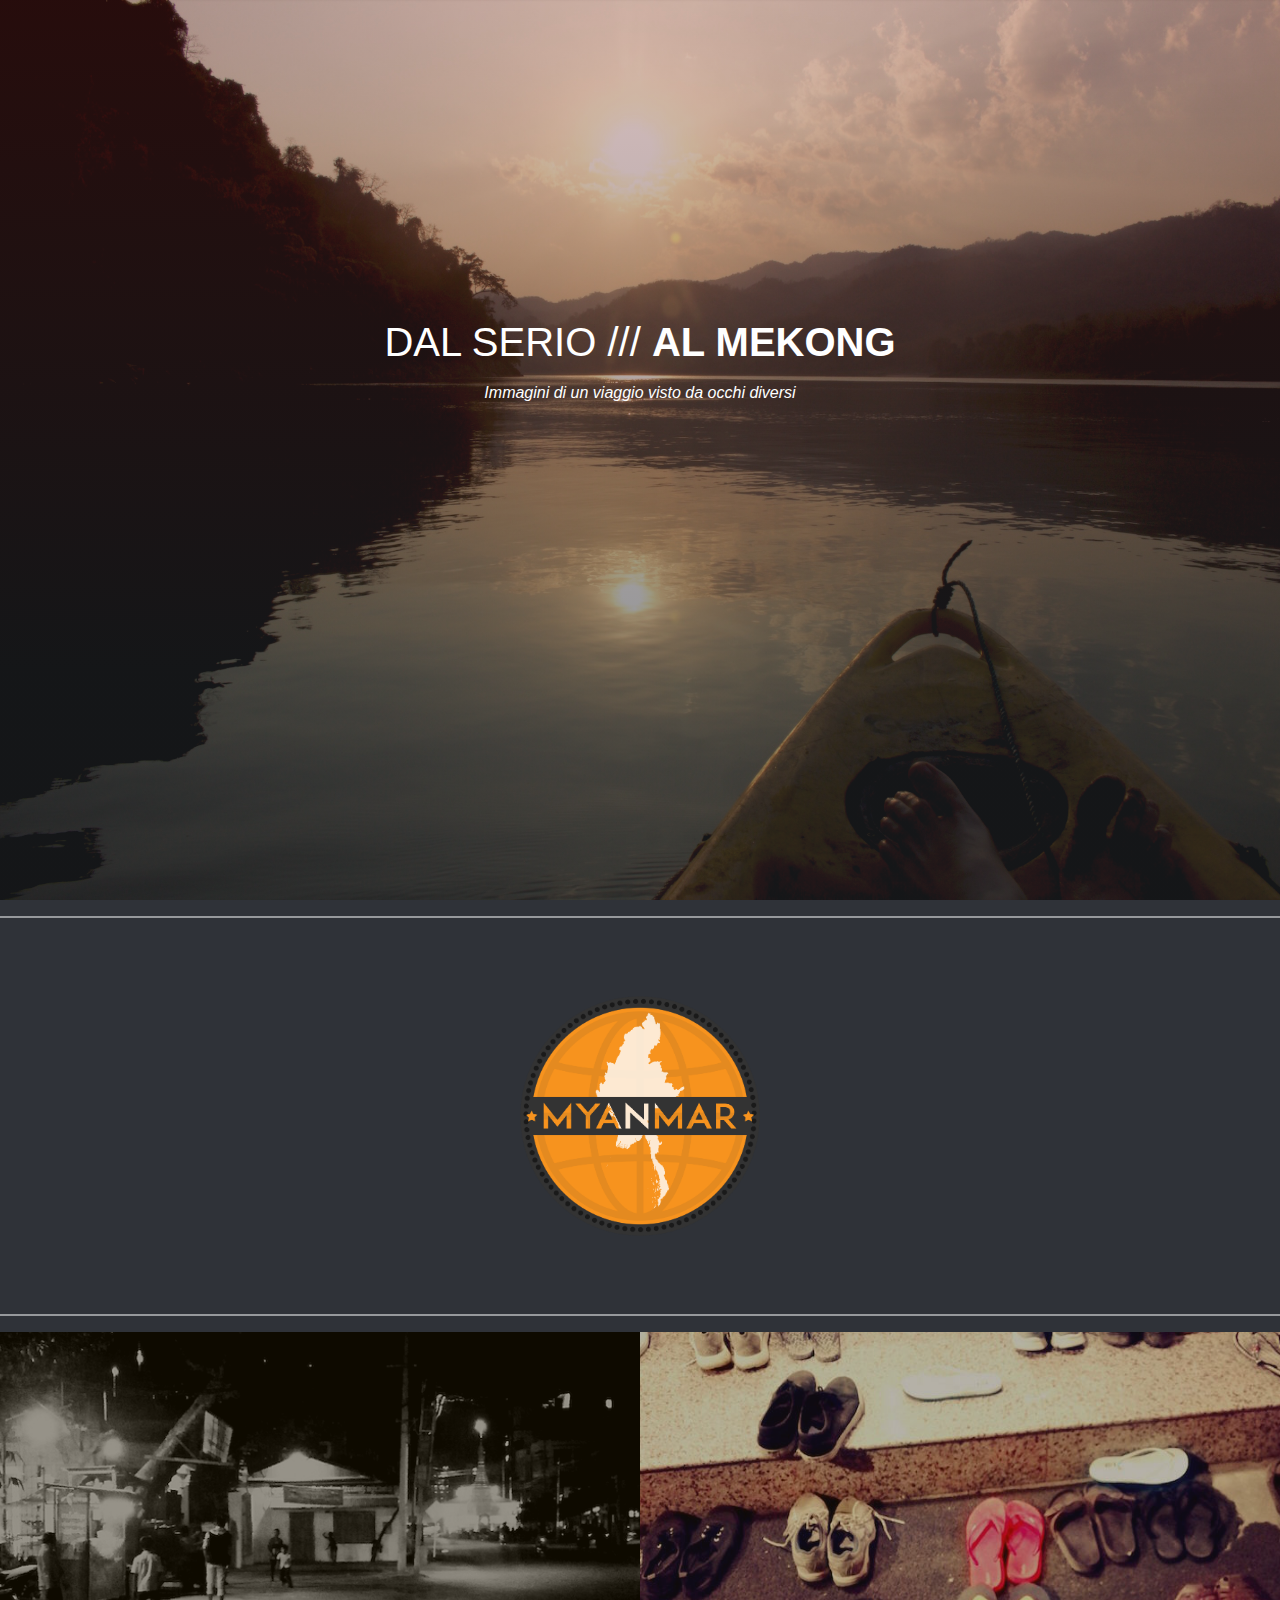
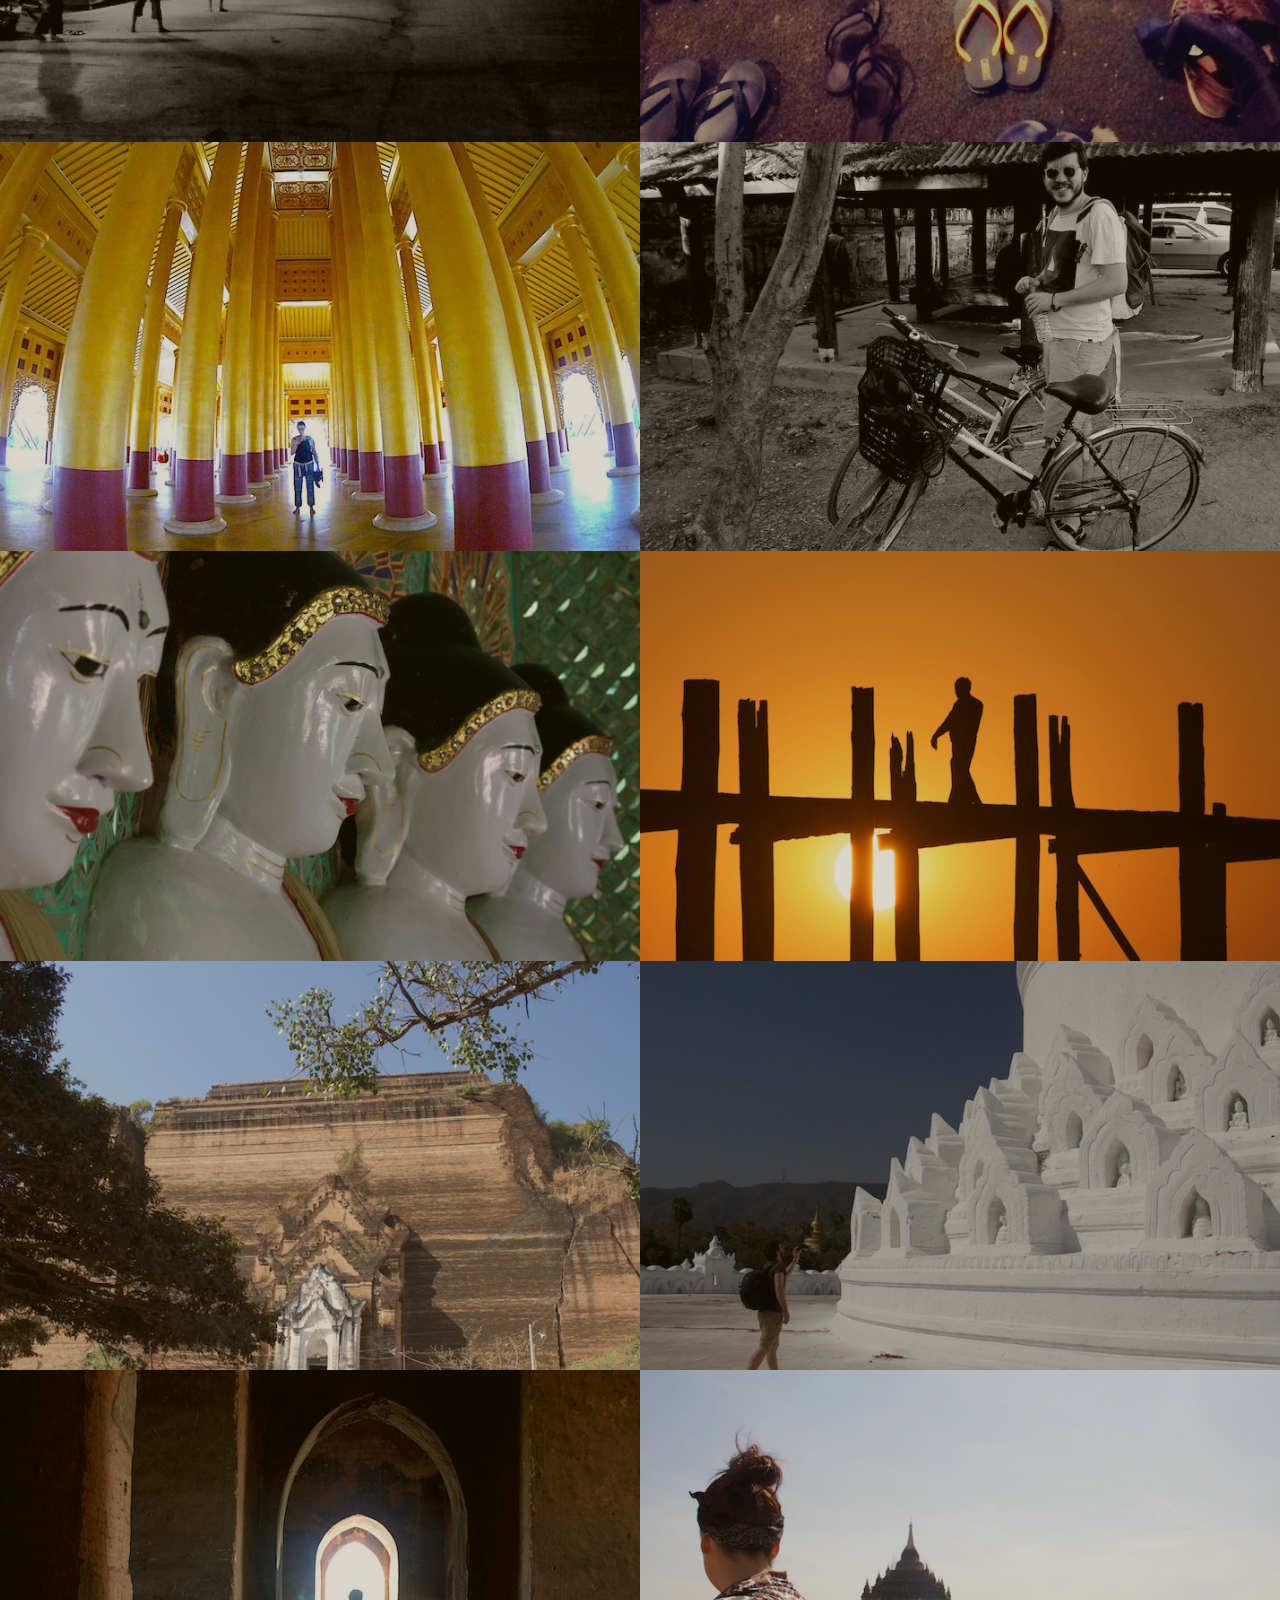
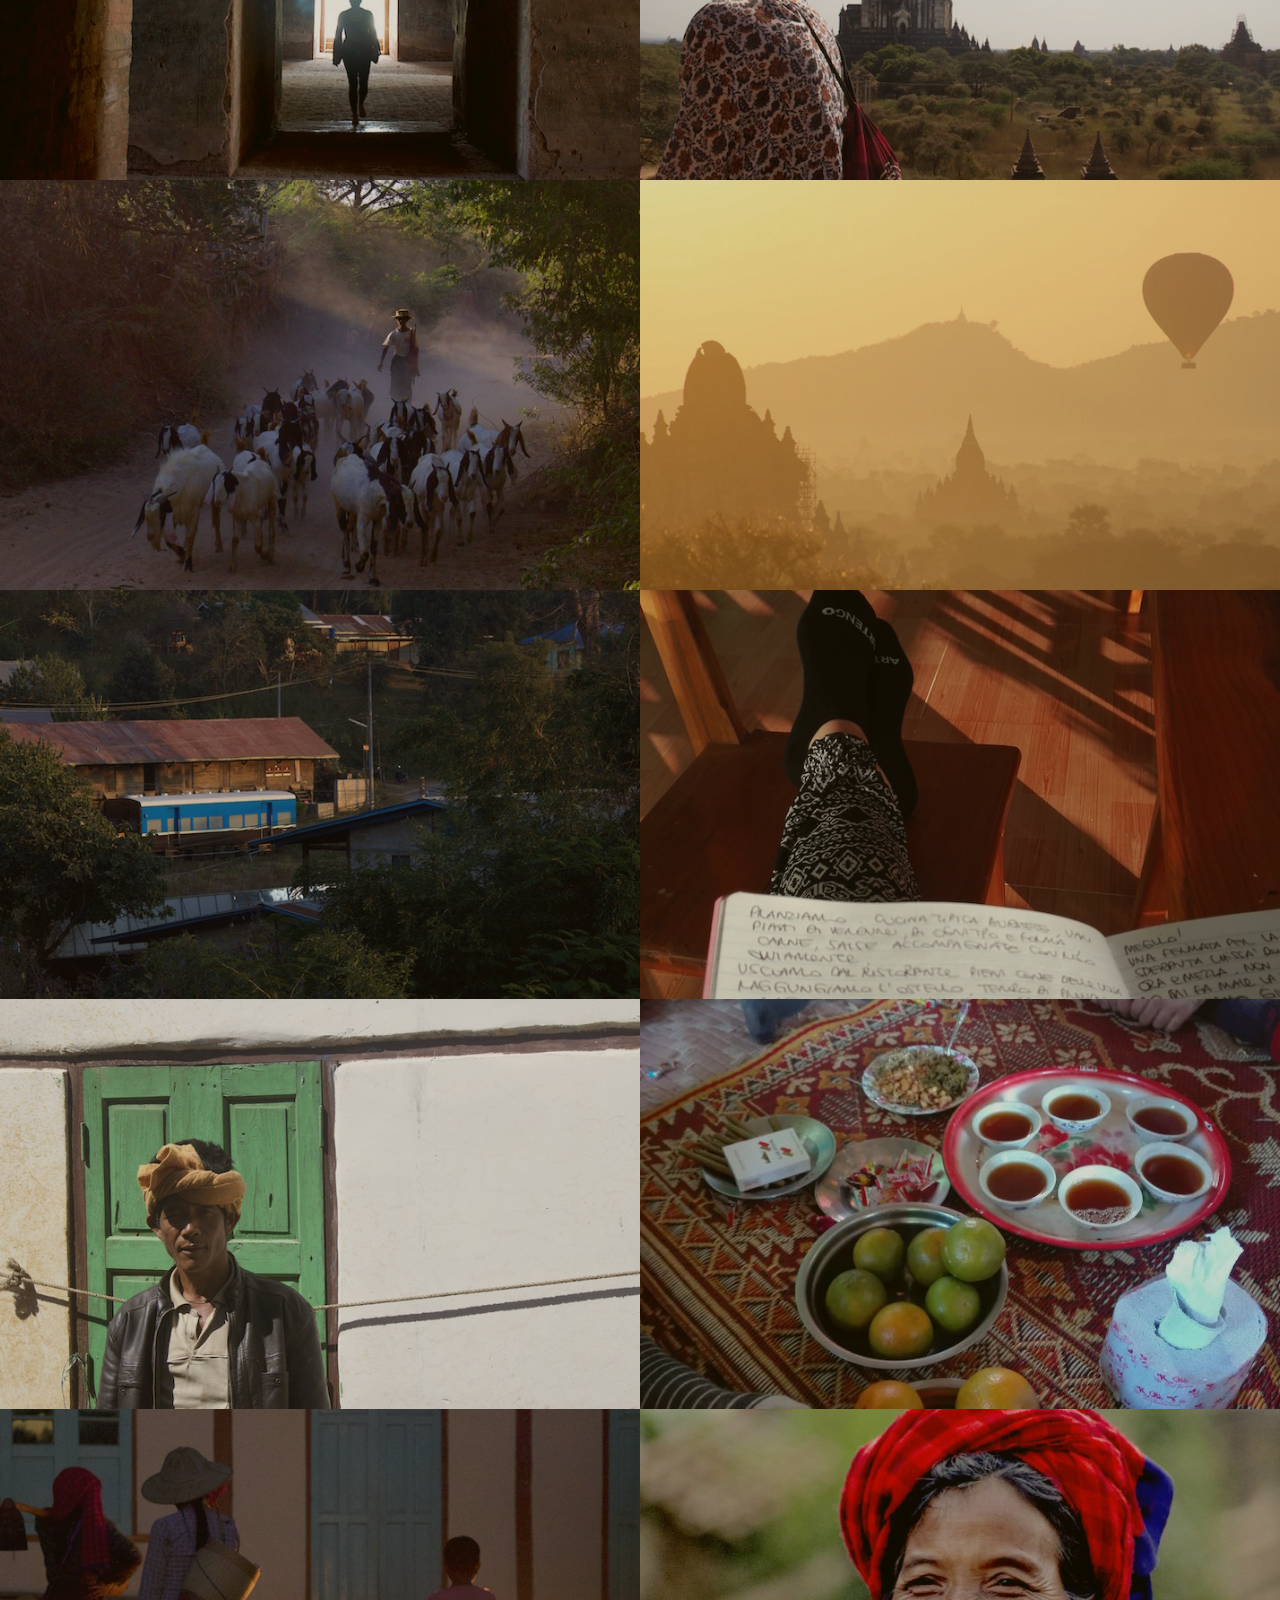
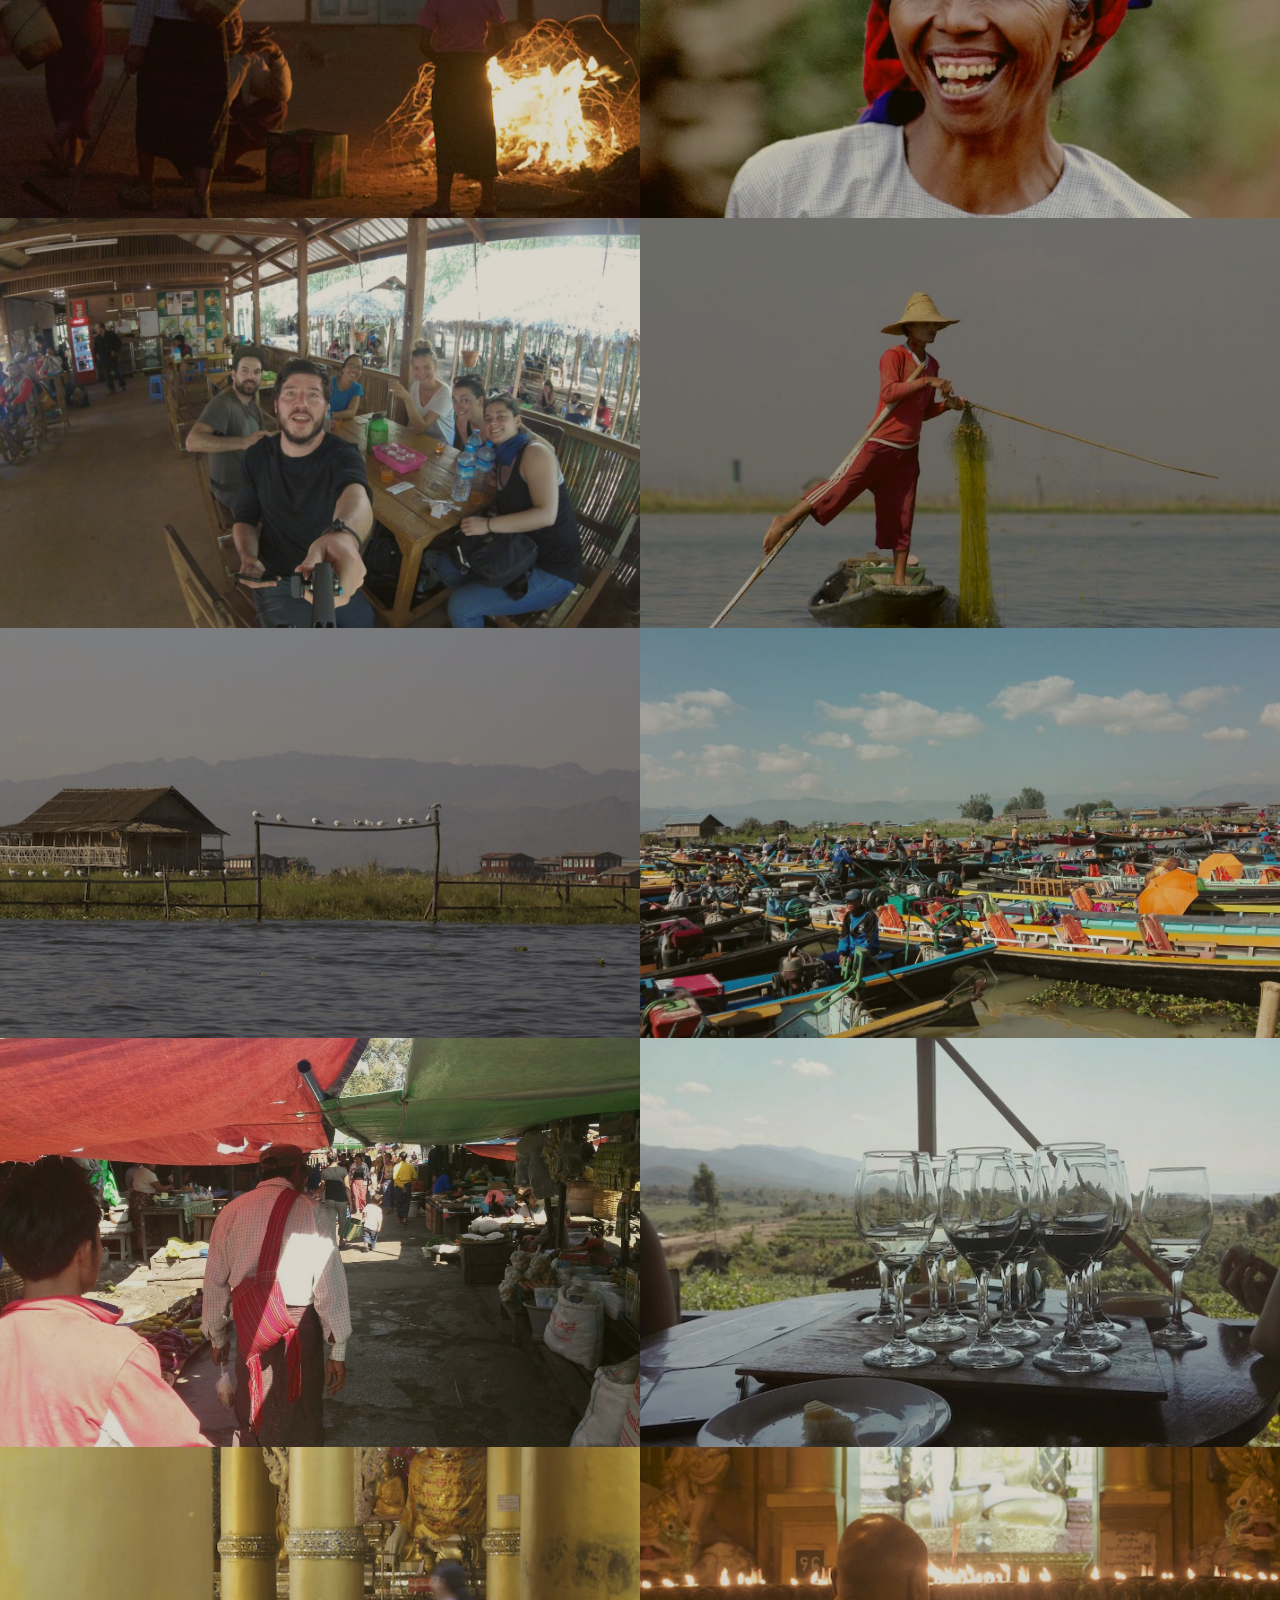
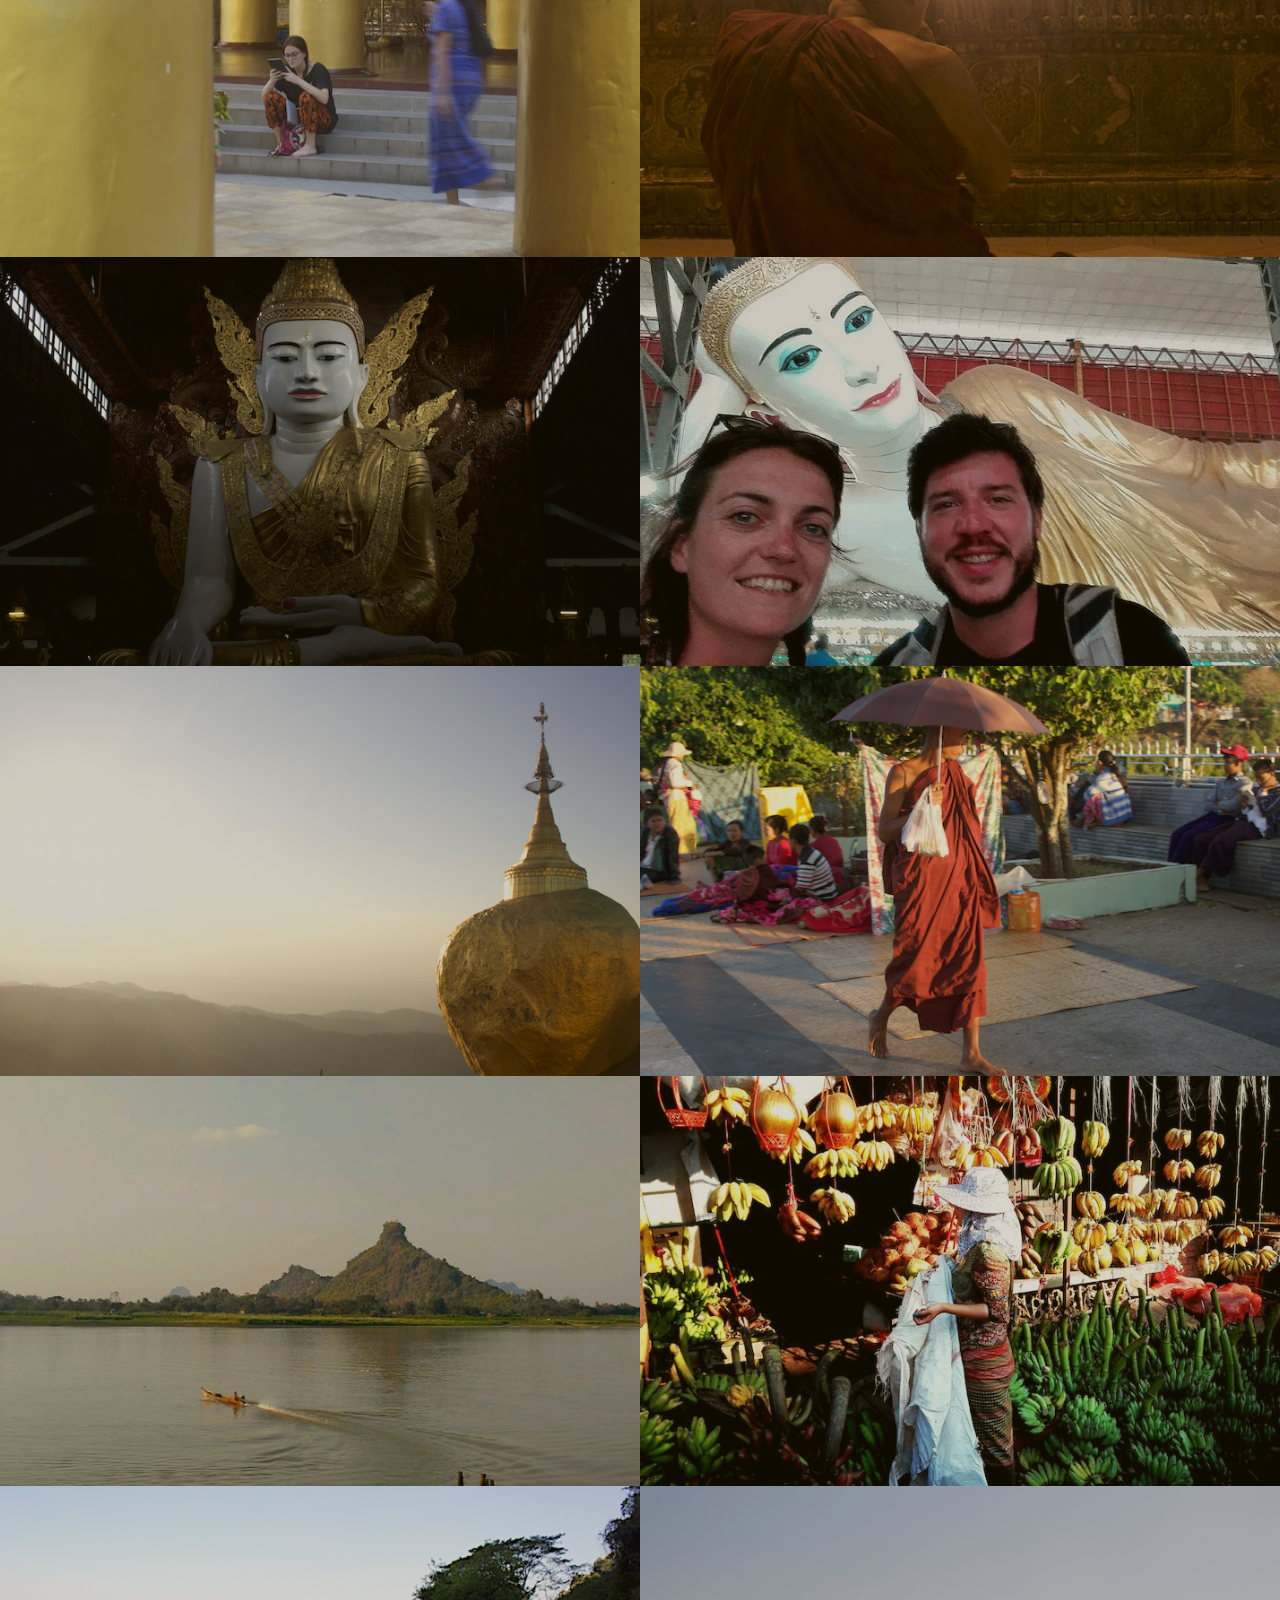
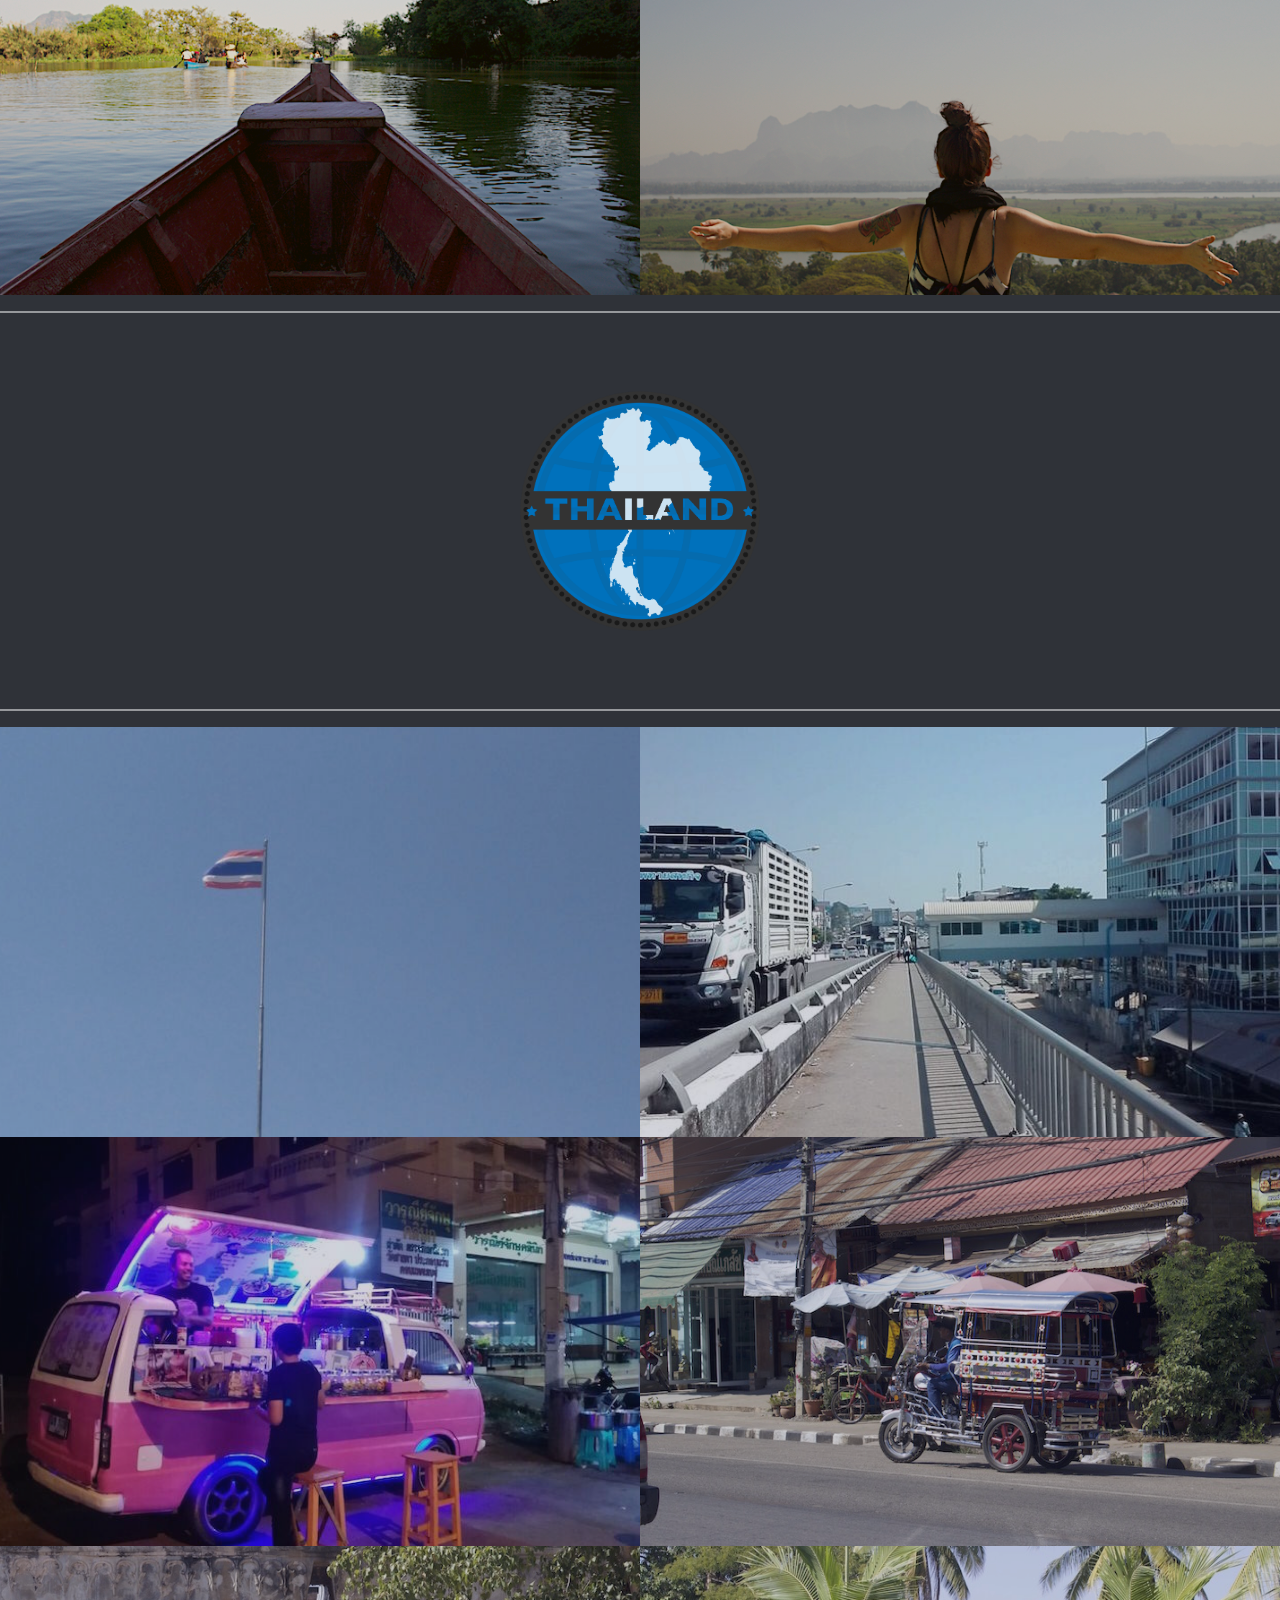
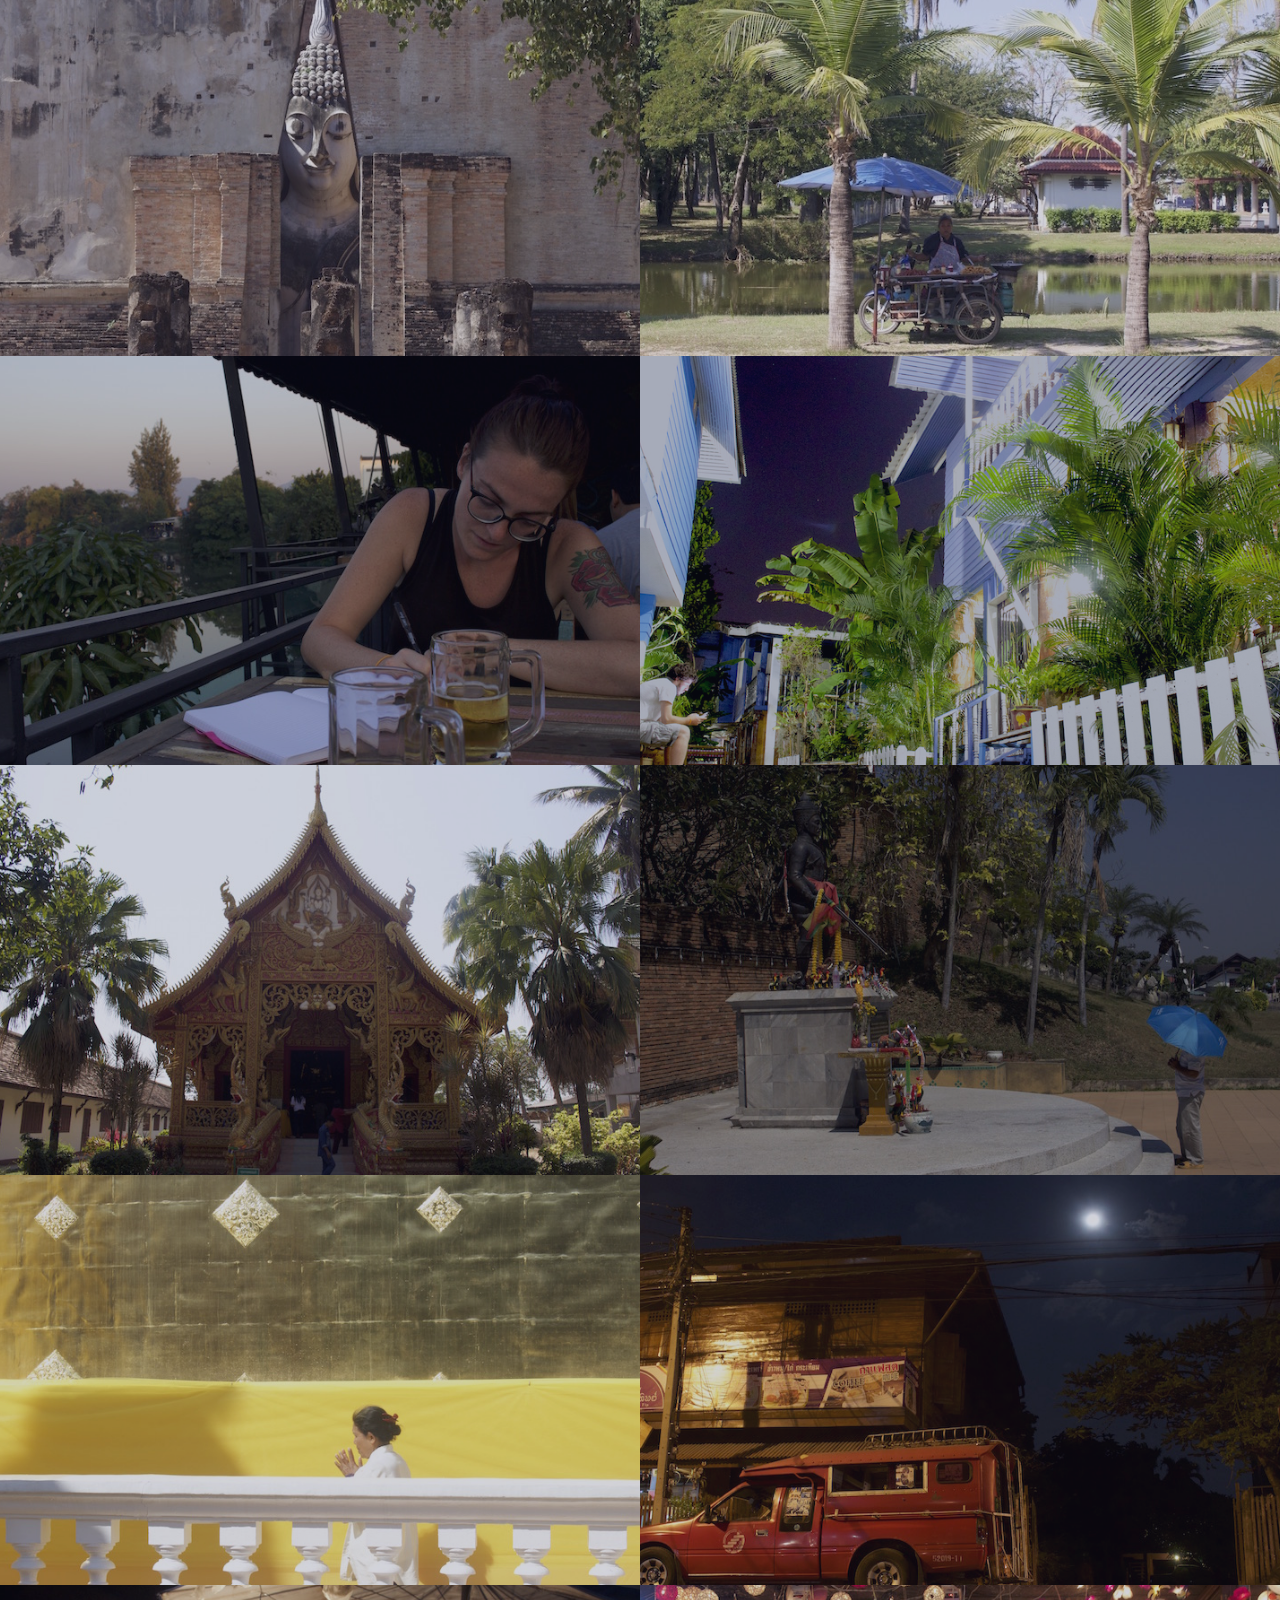
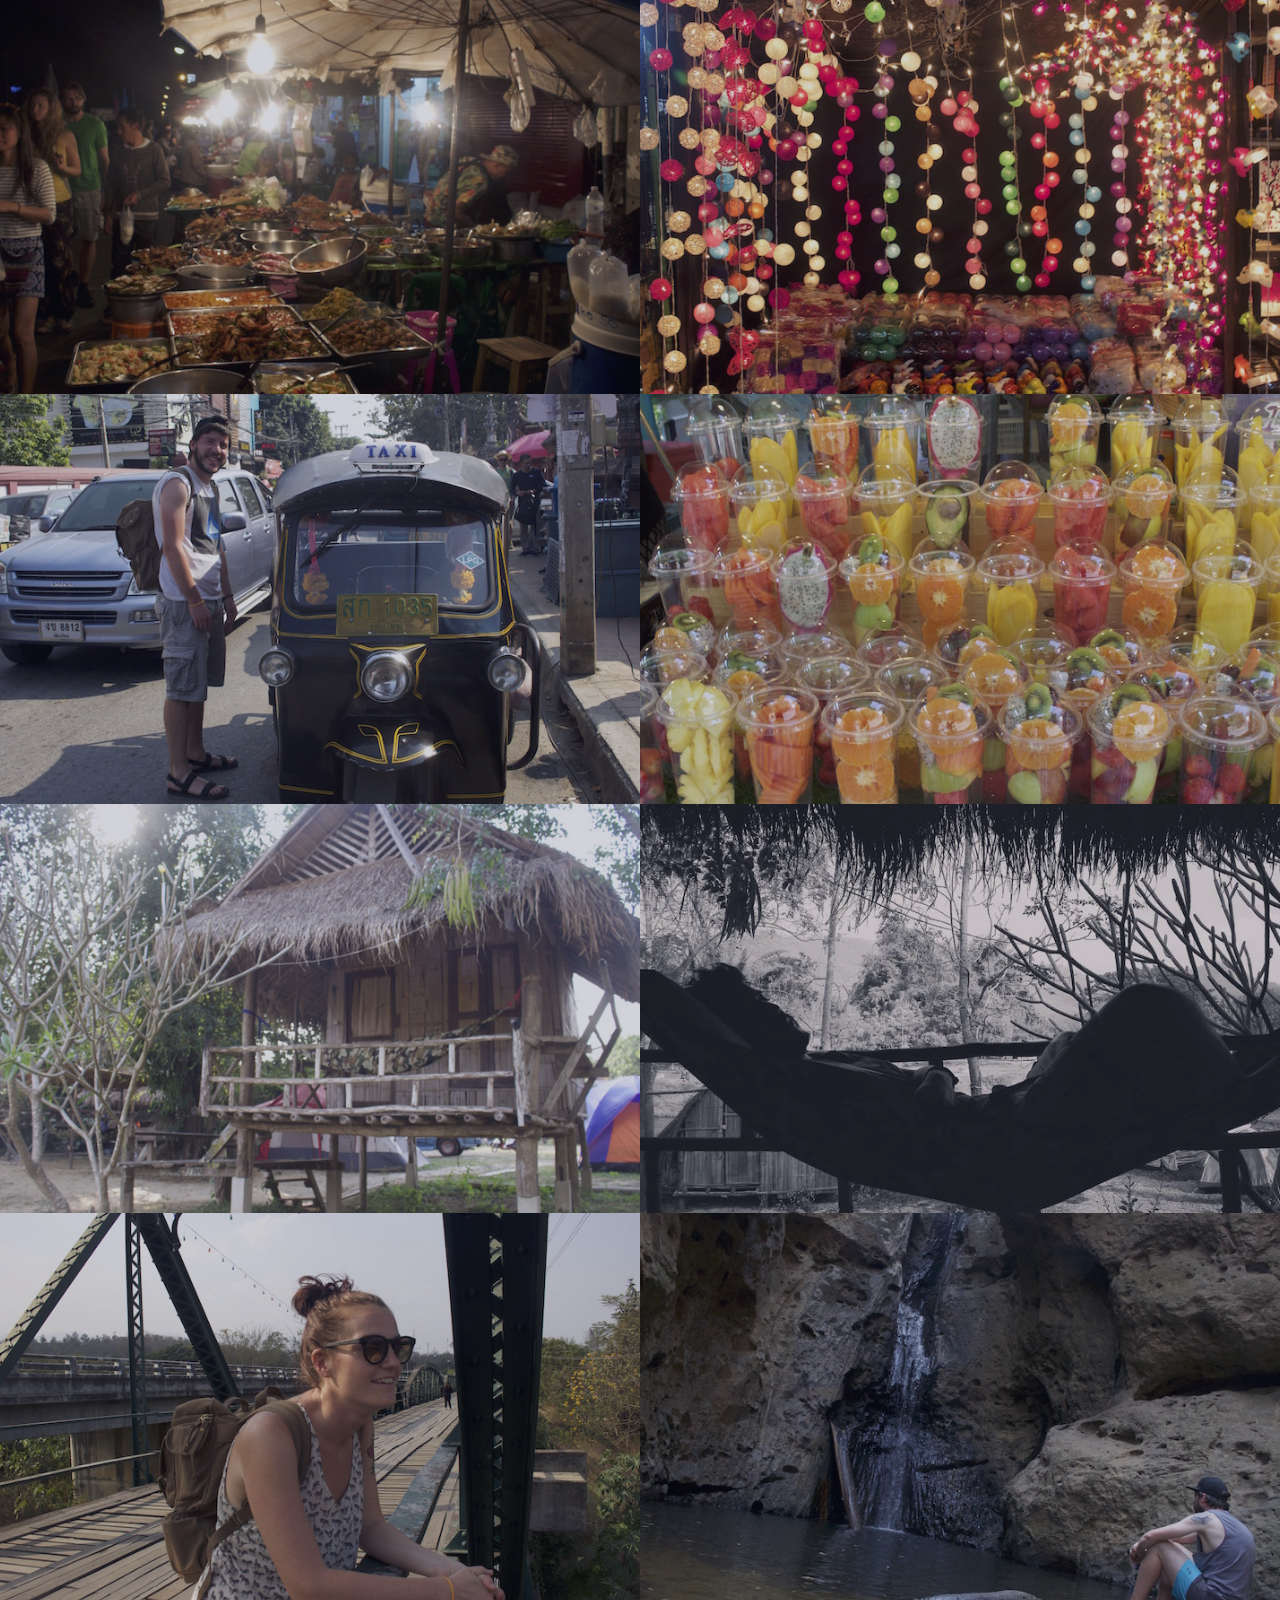
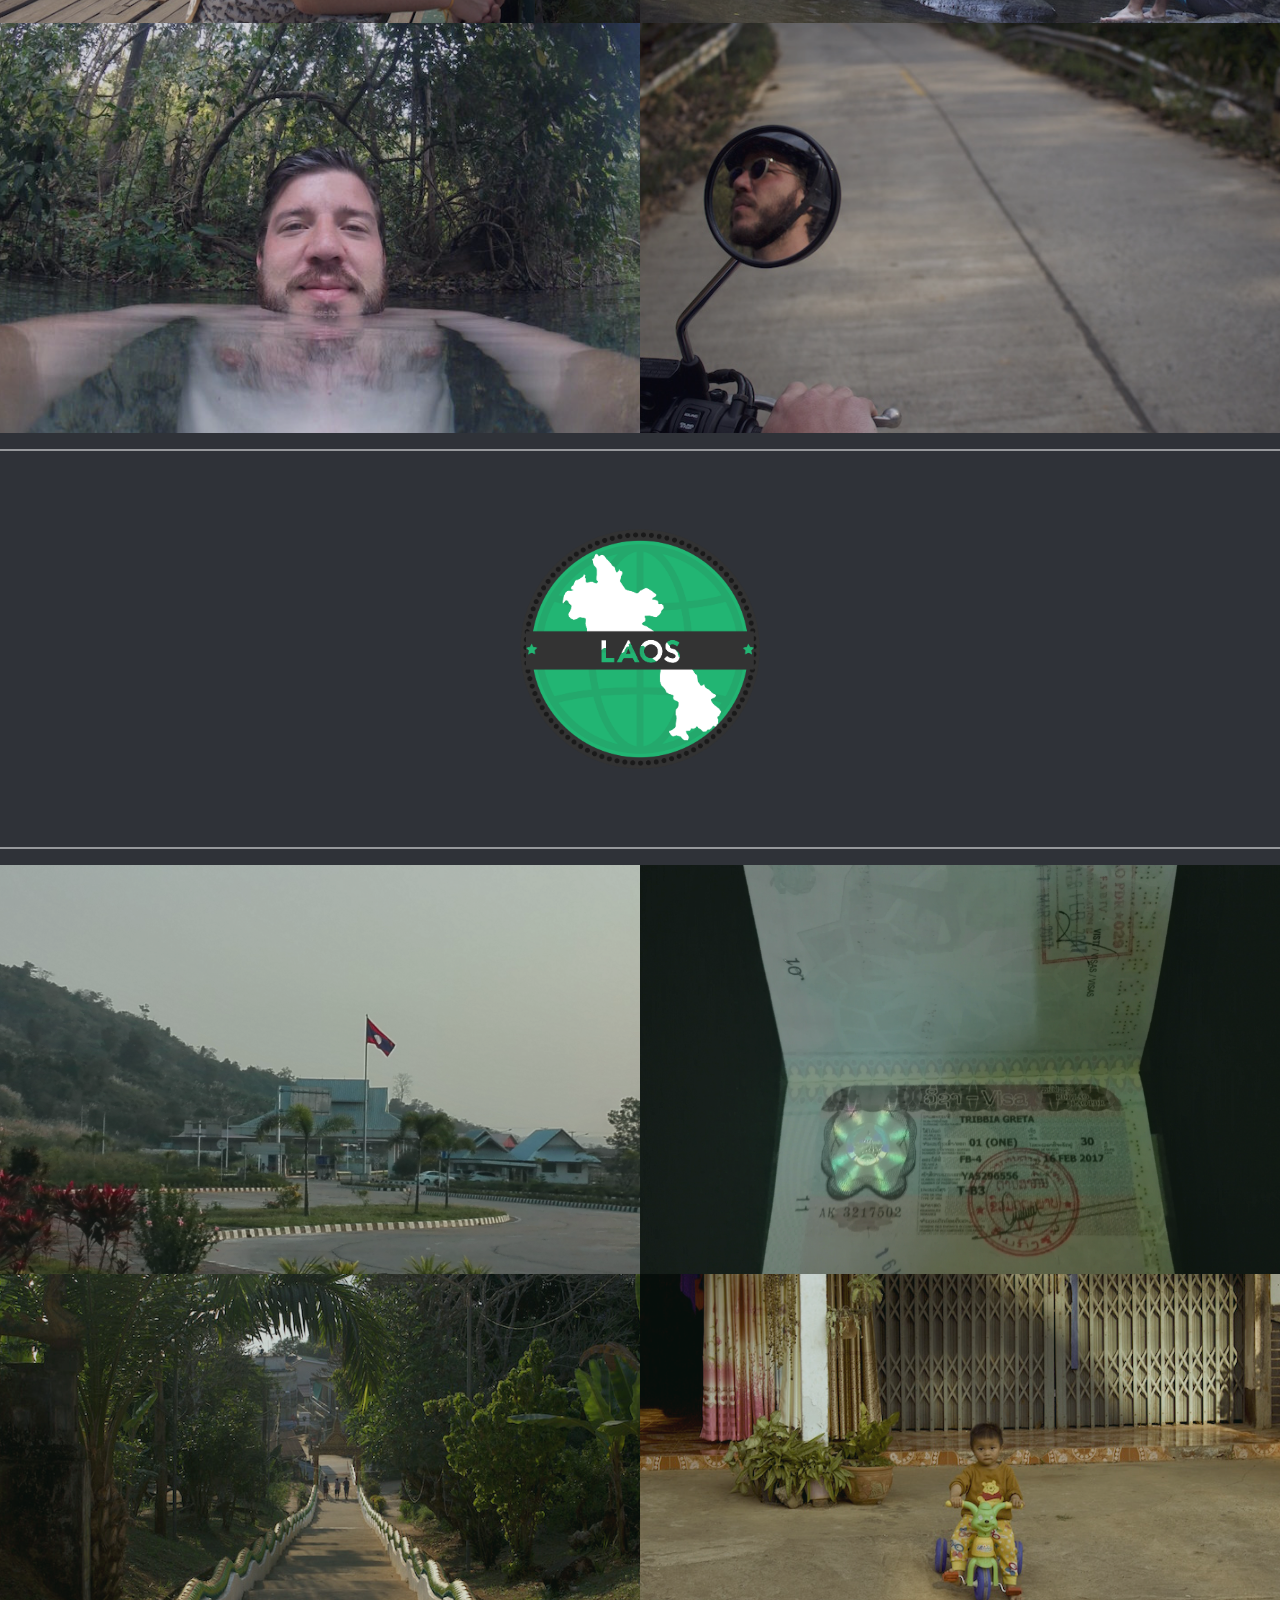
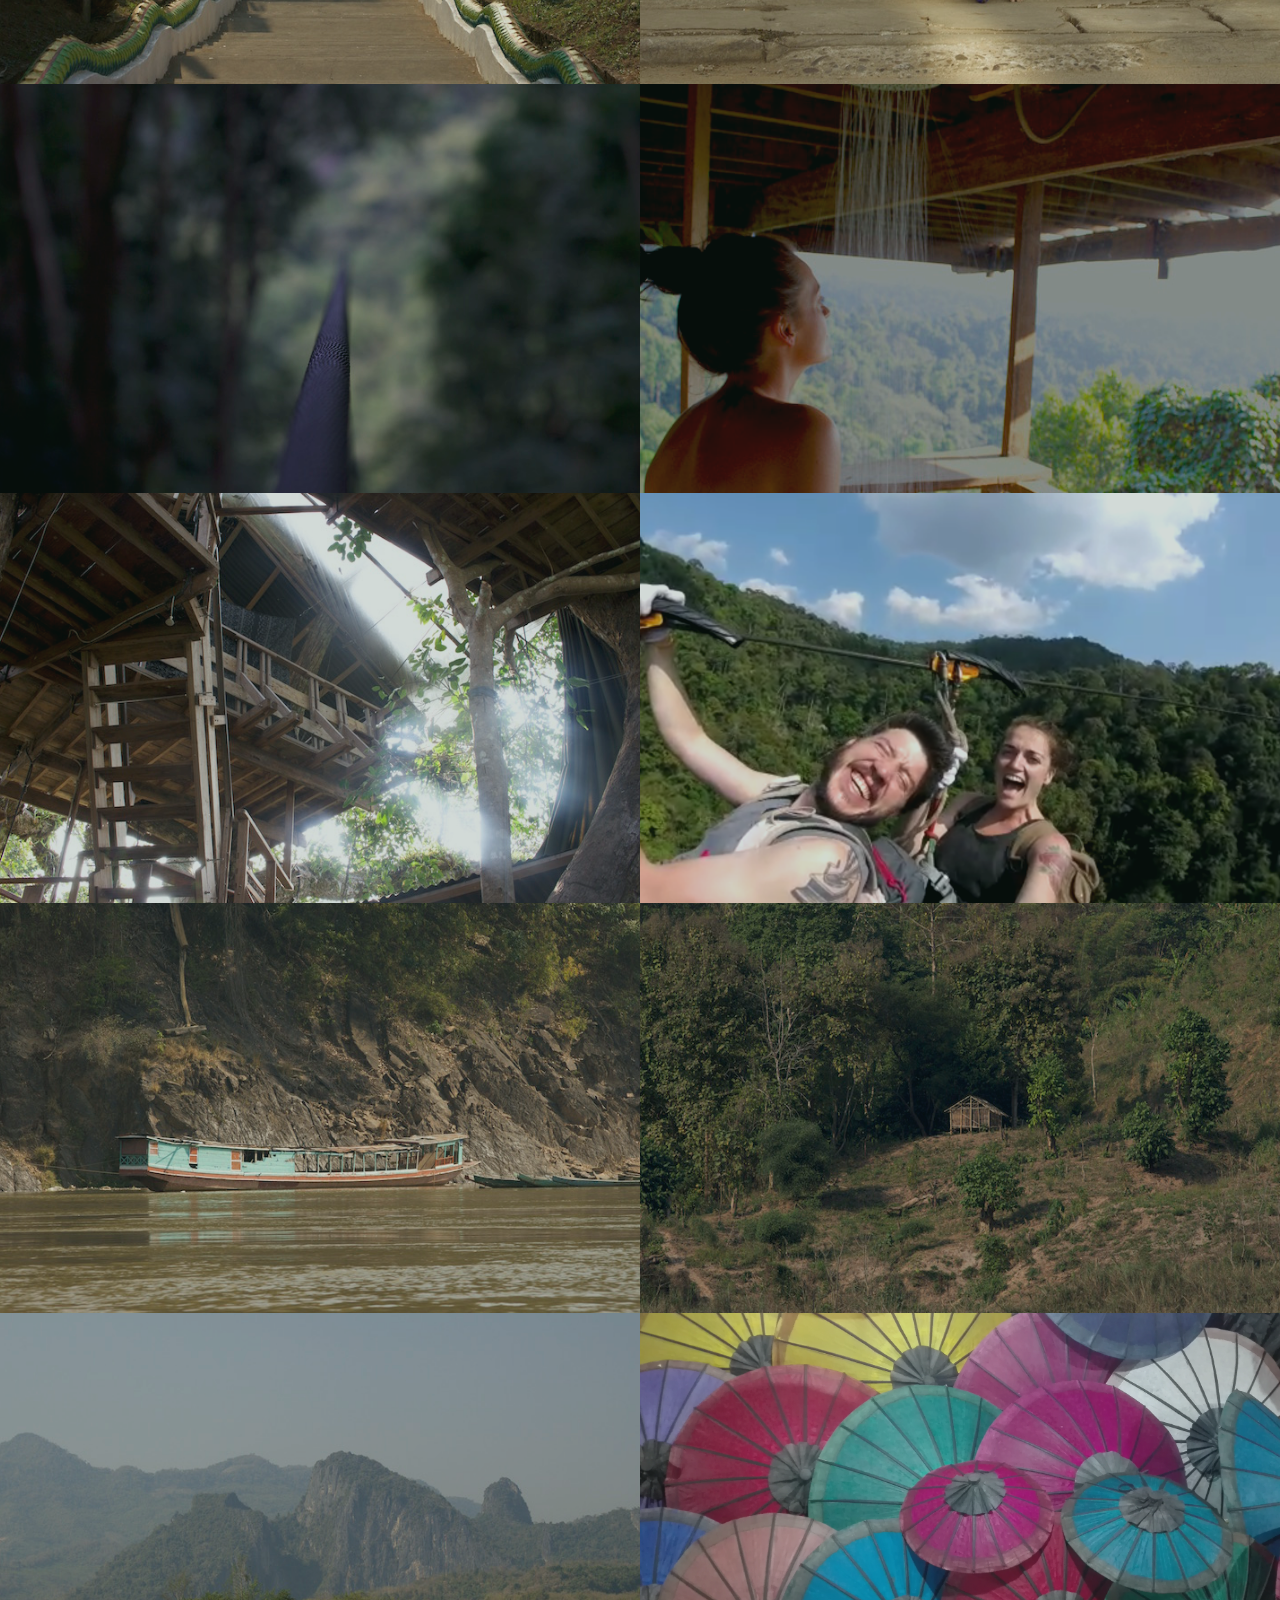
==== commit e3c9152f: "laos update" ====
--- a/index.html
+++ b/index.html
@@ -493,6 +493,321 @@
         </figure>
       </div>
       </div>
+
+    <div class="myanmar">
+      <!-- <div class="filter2"></div> -->
+      <!-- <div class="date-title">18 /// <b>JAN</b></div> -->
+      <img src="./images/laos.png" class="country-logo" />
+      <!-- <div class="title">5 /// <b>FEB</b></div> -->
+    </div>
+      <div class="container">
+        <div class="grid">
+        <figure class="effect-chico laos">
+          <div class="picture p-29"></div>
+          <div class="filterT"></div>
+          <figcaption>
+            <h2>Huay Xai /// <span>Laos</span></h2>
+            <p>Paolo - DAY 29</p>
+          </figcaption>
+        </figure>
+        <figure class="effect-chico laos">
+          <div class="picture g-29"></div>
+          <div class="filterT"></div>
+          <figcaption>
+            <h2>Huay Xai /// <span>Laos</span></h2>
+            <p>Greta - DAY 29</p>
+          </figcaption>
+        </figure>
+
+        <figure class="effect-chico laos">
+          <div class="picture p-30"></div>
+          <div class="filterT"></div>
+          <figcaption>
+            <h2>Huay Xai /// <span>Laos</span></h2>
+            <p>Paolo - DAY 30</p>
+          </figcaption>
+        </figure>
+        <figure class="effect-chico laos">
+          <div class="picture g-30"></div>
+          <div class="filterT"></div>
+          <figcaption>
+            <h2>Huay Xai /// <span>Laos</span></h2>
+            <p>Greta - DAY 30</p>
+          </figcaption>
+        </figure>
+
+        <figure class="effect-chico laos">
+          <div class="picture p-31"></div>
+          <div class="filterT"></div>
+          <figcaption>
+            <h2>Nam Kan National Park /// <span>Laos</span></h2>
+            <p>Paolo - DAY 31</p>
+          </figcaption>
+        </figure>
+        <figure class="effect-chico laos">
+          <div class="picture g-31"></div>
+          <div class="filterT"></div>
+          <figcaption>
+            <h2>Nam Kan National Park /// <span>Laos</span></h2>
+            <p>Greta - DAY 31</p>
+          </figcaption>
+        </figure>
+
+        <figure class="effect-chico laos">
+          <div class="picture p-32"></div>
+          <div class="filterT"></div>
+          <figcaption>
+            <h2>Nam Kan National Park /// <span>Laos</span></h2>
+            <p>Paolo - DAY 32</p>
+          </figcaption>
+        </figure>
+        <figure class="effect-chico laos">
+          <div class="picture g-32"></div>
+          <div class="filterT"></div>
+          <figcaption>
+            <h2>Nam Kan National Park /// <span>Laos</span></h2>
+            <p>Greta - DAY 32</p>
+          </figcaption>
+        </figure>
+
+        <figure class="effect-chico laos">
+          <div class="picture p-33"></div>
+          <div class="filterT"></div>
+          <figcaption>
+            <h2>Slow boat from Huay Xai to Luang Prabang /// <span>Laos</span></h2>
+            <p>Paolo - DAY 33</p>
+          </figcaption>
+        </figure>
+        <figure class="effect-chico laos">
+          <div class="picture g-33"></div>
+          <div class="filterT"></div>
+          <figcaption>
+            <h2>Slow boat from Huay Xai to Luang Prabang /// <span>Laos</span></h2>
+            <p>Greta - DAY 33</p>
+          </figcaption>
+        </figure>
+
+        <figure class="effect-chico laos">
+          <div class="picture p-34"></div>
+          <div class="filterT"></div>
+          <figcaption>
+            <h2>Slow boat from Huay Xai to Luang Prabang /// <span>Laos</span></h2>
+            <p>Paolo - DAY 34</p>
+          </figcaption>
+        </figure>
+        <figure class="effect-chico laos">
+          <div class="picture g-34"></div>
+          <div class="filterT"></div>
+          <figcaption>
+            <h2>Luang Prabang /// <span>Laos</span></h2>
+            <p>Greta - DAY 34</p>
+          </figcaption>
+        </figure>
+
+        <figure class="effect-chico laos">
+          <div class="picture p-35"></div>
+          <div class="filterT"></div>
+          <figcaption>
+            <h2>Luang Prabang /// <span>Laos</span></h2>
+            <p>Paolo - DAY 35</p>
+          </figcaption>
+        </figure>
+        <figure class="effect-chico laos">
+          <div class="picture g-35"></div>
+          <div class="filterT"></div>
+          <figcaption>
+            <h2>Luang Prabang /// <span>Laos</span></h2>
+            <p>Greta - DAY 35</p>
+          </figcaption>
+        </figure>
+
+        <figure class="effect-chico laos">
+          <div class="picture p-36"></div>
+          <div class="filterT"></div>
+          <figcaption>
+            <h2>Luang Prabang /// <span>Laos</span></h2>
+            <p>Paolo - DAY 36</p>
+          </figcaption>
+        </figure>
+        <figure class="effect-chico laos">
+          <div class="picture g-36"></div>
+          <div class="filterT"></div>
+          <figcaption>
+            <h2>Luang Prabang /// <span>Laos</span></h2>
+            <p>Greta - DAY 36</p>
+          </figcaption>
+        </figure>
+
+        <figure class="effect-chico laos">
+          <div class="picture p-37"></div>
+          <div class="filterT"></div>
+          <figcaption>
+            <h2>Somewhere on the Mekong /// <span>Laos</span></h2>
+            <p>Paolo - DAY 37</p>
+          </figcaption>
+        </figure>
+        <figure class="effect-chico laos">
+          <div class="picture g-37"></div>
+          <div class="filterT"></div>
+          <figcaption>
+            <h2>Somewhere on the Mekong /// <span>Laos</span></h2>
+            <p>Greta - DAY 37</p>
+          </figcaption>
+        </figure>
+
+        <figure class="effect-chico laos">
+          <div class="picture p-38"></div>
+          <div class="filterT"></div>
+          <figcaption>
+            <h2>Luang Prabang /// <span>Laos</span></h2>
+            <p>Paolo - DAY 38</p>
+          </figcaption>
+        </figure>
+        <figure class="effect-chico laos">
+          <div class="picture g-38"></div>
+          <div class="filterT"></div>
+          <figcaption>
+            <h2>Luang Prabang /// <span>Laos</span></h2>
+            <p>Greta - DAY 38</p>
+          </figcaption>
+        </figure>
+
+        <figure class="effect-chico laos">
+          <div class="picture p-39"></div>
+          <div class="filterT"></div>
+          <figcaption>
+            <h2>Muang La /// <span>Laos</span></h2>
+            <p>Paolo - DAY 39</p>
+          </figcaption>
+        </figure>
+        <figure class="effect-chico laos">
+          <div class="picture g-39"></div>
+          <div class="filterT"></div>
+          <figcaption>
+            <h2>Muang La /// <span>Laos</span></h2>
+            <p>Greta - DAY 39</p>
+          </figcaption>
+        </figure>
+
+        <figure class="effect-chico laos">
+          <div class="picture p-40"></div>
+          <div class="filterT"></div>
+          <figcaption>
+            <h2>Muang Khua /// <span>Laos</span></h2>
+            <p>Paolo - DAY 40</p>
+          </figcaption>
+        </figure>
+        <figure class="effect-chico laos">
+          <div class="picture g-40"></div>
+          <div class="filterT"></div>
+          <figcaption>
+            <h2>Muang Khua /// <span>Laos</span></h2>
+            <p>Greta - DAY 40</p>
+          </figcaption>
+        </figure>
+
+        <figure class="effect-chico laos">
+          <div class="picture p-41"></div>
+          <div class="filterT"></div>
+          <figcaption>
+            <h2>Muang Ngoi /// <span>Laos</span></h2>
+            <p>Paolo - DAY 41</p>
+          </figcaption>
+        </figure>
+        <figure class="effect-chico laos">
+          <div class="picture g-41"></div>
+          <div class="filterT"></div>
+          <figcaption>
+            <h2>Muang Ngoi /// <span>Laos</span></h2>
+            <p>Greta - DAY 41</p>
+          </figcaption>
+        </figure>
+
+        <figure class="effect-chico laos">
+          <div class="picture p-42"></div>
+          <div class="filterT"></div>
+          <figcaption>
+            <h2>Nong Khiaw /// <span>Laos</span></h2>
+            <p>Paolo - DAY 42</p>
+          </figcaption>
+        </figure>
+        <figure class="effect-chico laos">
+          <div class="picture g-42"></div>
+          <div class="filterT"></div>
+          <figcaption>
+            <h2>Nong Khiaw /// <span>Laos</span></h2>
+            <p>Greta - DAY 42</p>
+          </figcaption>
+        </figure>
+
+        <figure class="effect-chico laos">
+          <div class="picture p-43"></div>
+          <div class="filterT"></div>
+          <figcaption>
+            <h2>Nong Khiaw /// <span>Laos</span></h2>
+            <p>Paolo - DAY 43</p>
+          </figcaption>
+        </figure>
+        <figure class="effect-chico laos">
+          <div class="picture g-43"></div>
+          <div class="filterT"></div>
+          <figcaption>
+            <h2>Nong Khiaw /// <span>Laos</span></h2>
+            <p>Greta - DAY 43</p>
+          </figcaption>
+        </figure>
+
+        <figure class="effect-chico laos">
+          <div class="picture p-44"></div>
+          <div class="filterT"></div>
+          <figcaption>
+            <h2>Bang Sinsagvone /// <span>Laos</span></h2>
+            <p>Paolo - DAY 44</p>
+          </figcaption>
+        </figure>
+        <figure class="effect-chico laos">
+          <div class="picture g-44"></div>
+          <div class="filterT"></div>
+          <figcaption>
+            <h2>Bang Sinsagvone /// <span>Laos</span></h2>
+            <p>Greta - DAY 44</p>
+          </figcaption>
+        </figure>
+
+        <figure class="effect-chico laos">
+          <div class="picture p-45"></div>
+          <div class="filterT"></div>
+          <figcaption>
+            <h2>Bang Sinsagvone /// <span>Laos</span></h2>
+            <p>Paolo - DAY 45</p>
+          </figcaption>
+        </figure>
+        <figure class="effect-chico laos">
+          <div class="picture g-45"></div>
+          <div class="filterT"></div>
+          <figcaption>
+            <h2>Bang Sinsagvone /// <span>Laos</span></h2>
+            <p>Greta - DAY 45</p>
+          </figcaption>
+        </figure>
+          <figure class="effect-chico laos">
+            <div class="picture p-46"></div>
+            <div class="filterT"></div>
+            <figcaption>
+              <h2>Bang Sinsagvone /// <span>Laos</span></h2>
+              <p>Paolo - DAY 46</p>
+            </figcaption>
+          </figure>
+          <figure class="effect-chico laos">
+            <div class="picture g-46"></div>
+            <div class="filterT"></div>
+            <figcaption>
+              <h2>Bang Sinsagvone /// <span>Laos</span></h2>
+              <p>Greta - DAY 46</p>
+            </figcaption>
+        </figure>
+      </div>
+      </div>
     </div>
     <!-- <div class="article-section">
       <a href="./story.html" class="article-title">LE VIE FLUVIALI /// <b>STORIE D'ACQUA</b></a>
--- a/style.css
+++ b/style.css
@@ -401,6 +401,141 @@
 
 .g-28 {
   background-image: url('./images/g28.jpg');
+}
+
+.g-29 {
+  background-image: url('./images/g29.jpg');
+}
+
+.p-29 {
+  background-image: url('./images/p29.jpg');
+}
+
+.g-30 {
+  background-image: url('./images/g30.jpg');
+}
+
+.p-30 {
+  background-image: url('./images/p30.jpg');
+}
+
+.g-31 {
+  background-image: url('./images/g31.jpg');
+}
+
+.p-31 {
+  background-image: url('./images/p31.jpg');
+}
+
+.g-32 {
+  background-image: url('./images/g32.jpg');
+}
+
+.p-32 {
+  background-image: url('./images/p32.jpg');
+}
+
+.g-33 {
+  background-image: url('./images/g33.jpg');
+}
+
+.p-33 {
+  background-image: url('./images/p33.jpg');
+}
+
+.g-34 {
+  background-image: url('./images/g34.jpg');
+}
+
+.p-34 {
+  background-image: url('./images/p34.jpg');
+}
+
+.p-35 {
+  background-image: url('./images/p35.jpg');
+}
+
+.g-35 {
+  background-image: url('./images/g35.jpg');
+}
+
+.p-36 {
+  background-image: url('./images/p36.jpg');
+}
+
+.g-36 {
+  background-image: url('./images/g36.jpg');
+}
+.p-37 {
+  background-image: url('./images/p37.jpg');
+}
+
+.g-37 {
+  background-image: url('./images/g37.jpg');
+}
+.p-38 {
+  background-image: url('./images/p38.jpg');
+}
+
+.g-38 {
+  background-image: url('./images/g38.jpg');
+}
+.p-39 {
+  background-image: url('./images/p39.jpg');
+}
+
+.g-39 {
+  background-image: url('./images/g39.jpg');
+}
+.p-40 {
+  background-image: url('./images/p40.jpg');
+}
+
+.g-40 {
+  background-image: url('./images/g40.jpg');
+}
+.p-41 {
+  background-image: url('./images/p41.jpg');
+}
+
+.g-41 {
+  background-image: url('./images/g41.jpg');
+}
+.p-42 {
+  background-image: url('./images/p42.jpg');
+}
+
+.g-42 {
+  background-image: url('./images/g42.jpg');
+}
+.p-43 {
+  background-image: url('./images/p43.jpg');
+}
+
+.g-43 {
+  background-image: url('./images/g43.jpg');
+}
+.p-44 {
+  background-image: url('./images/p44.jpg');
+}
+
+.g-44 {
+  background-image: url('./images/g44.jpg');
+}
+.p-45 {
+  background-image: url('./images/p45.jpg');
+}
+
+.g-45 {
+  background-image: url('./images/g45.jpg');
+}
+
+.p-46 {
+  background-image: url('./images/p46.jpg');
+}
+
+.g-46 {
+  background-image: url('./images/g46.jpg');
 }
 
 .grid {
@@ -435,6 +570,18 @@
   height: 32vw;
 	width: 50%;
 	background: #202647;
+	text-align: center;
+	cursor: pointer;
+}
+
+.grid figure.laos {
+	position: relative;
+	overflow: hidden;
+	margin: 0;
+	min-width: 320px;
+  height: 32vw;
+	width: 50%;
+	background: #20473a;
 	text-align: center;
 	cursor: pointer;
 }
@@ -576,6 +723,22 @@
     min-height: 280px;
 	}
 
+  .grid figure.thailand {
+		display: inline-block;
+		float: none;
+		margin: 0 auto;
+		width: 100%;
+    min-height: 280px;
+	}
+
+  .grid figure.laos {
+    display: inline-block;
+    float: none;
+    margin: 0 auto;
+    width: 100%;
+    min-height: 280px;
+  }
+
   figcaption h2 {
     font-size: 22px;
   }
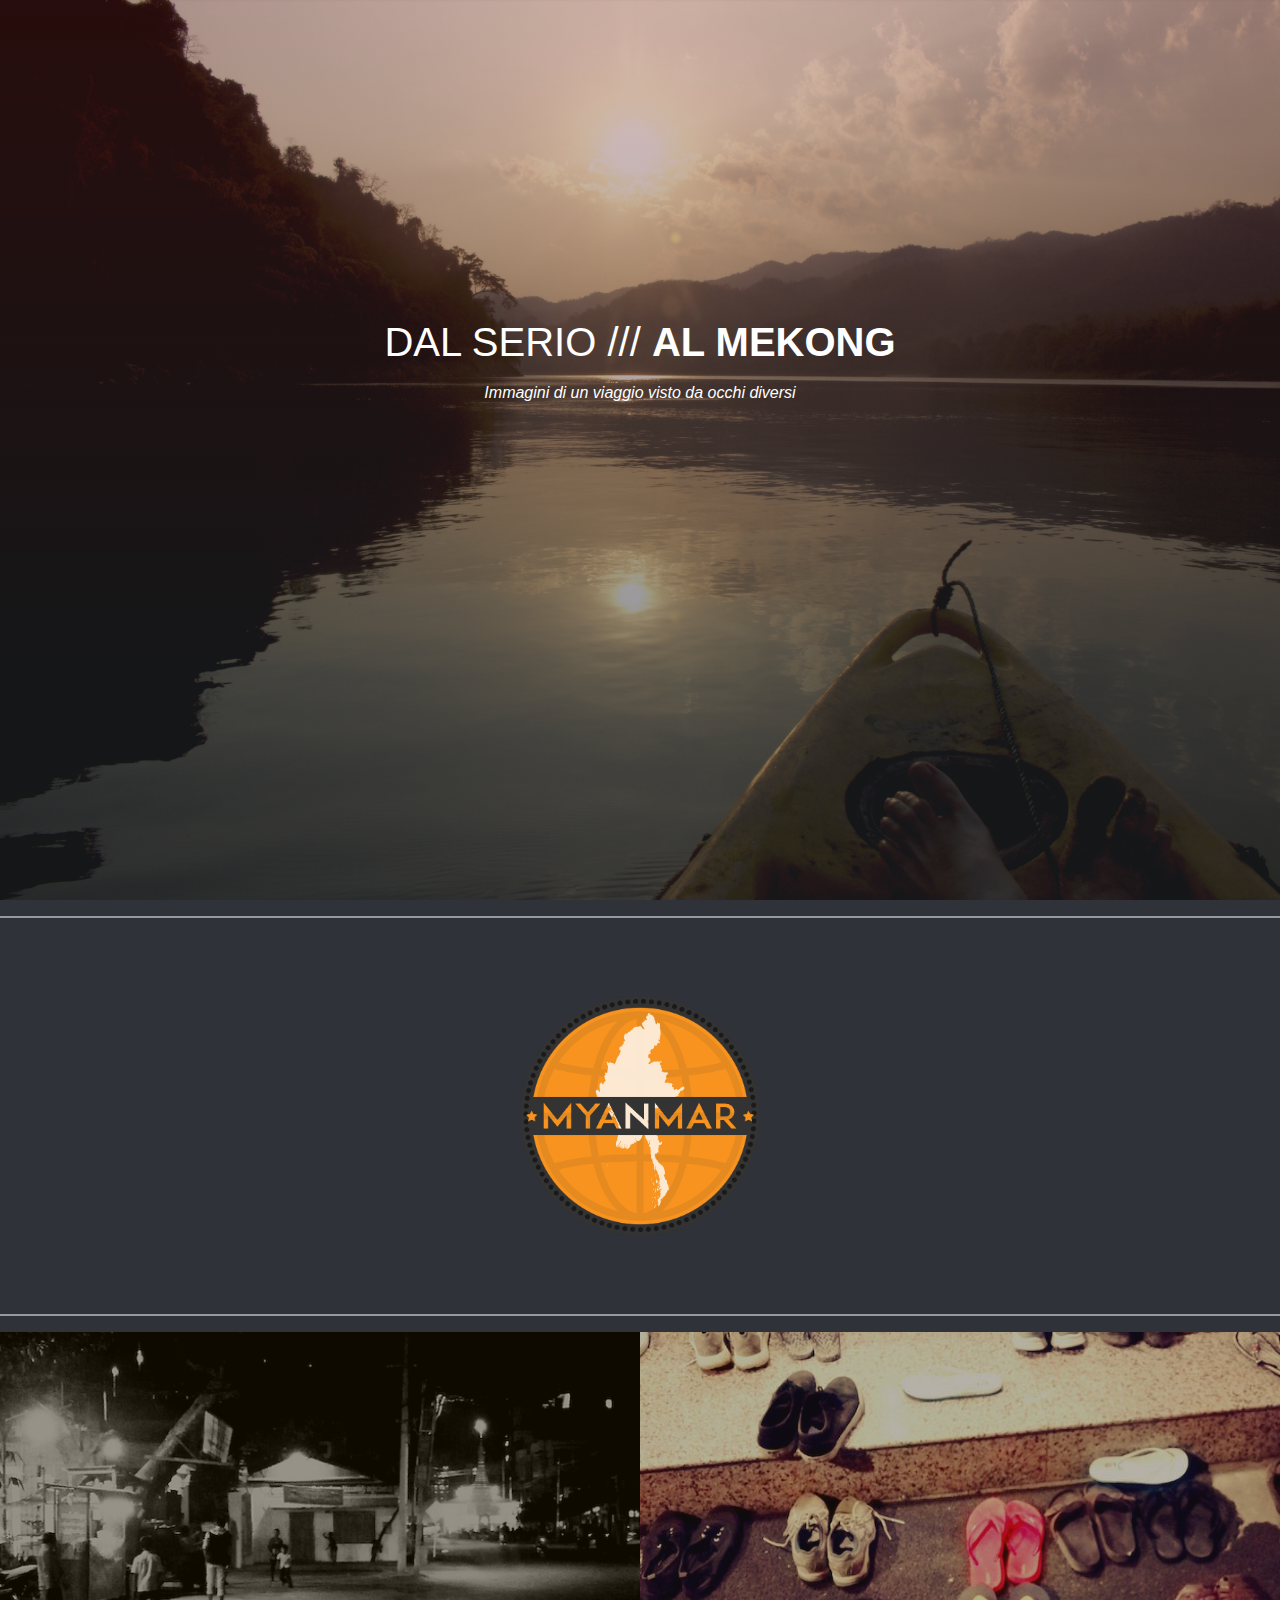
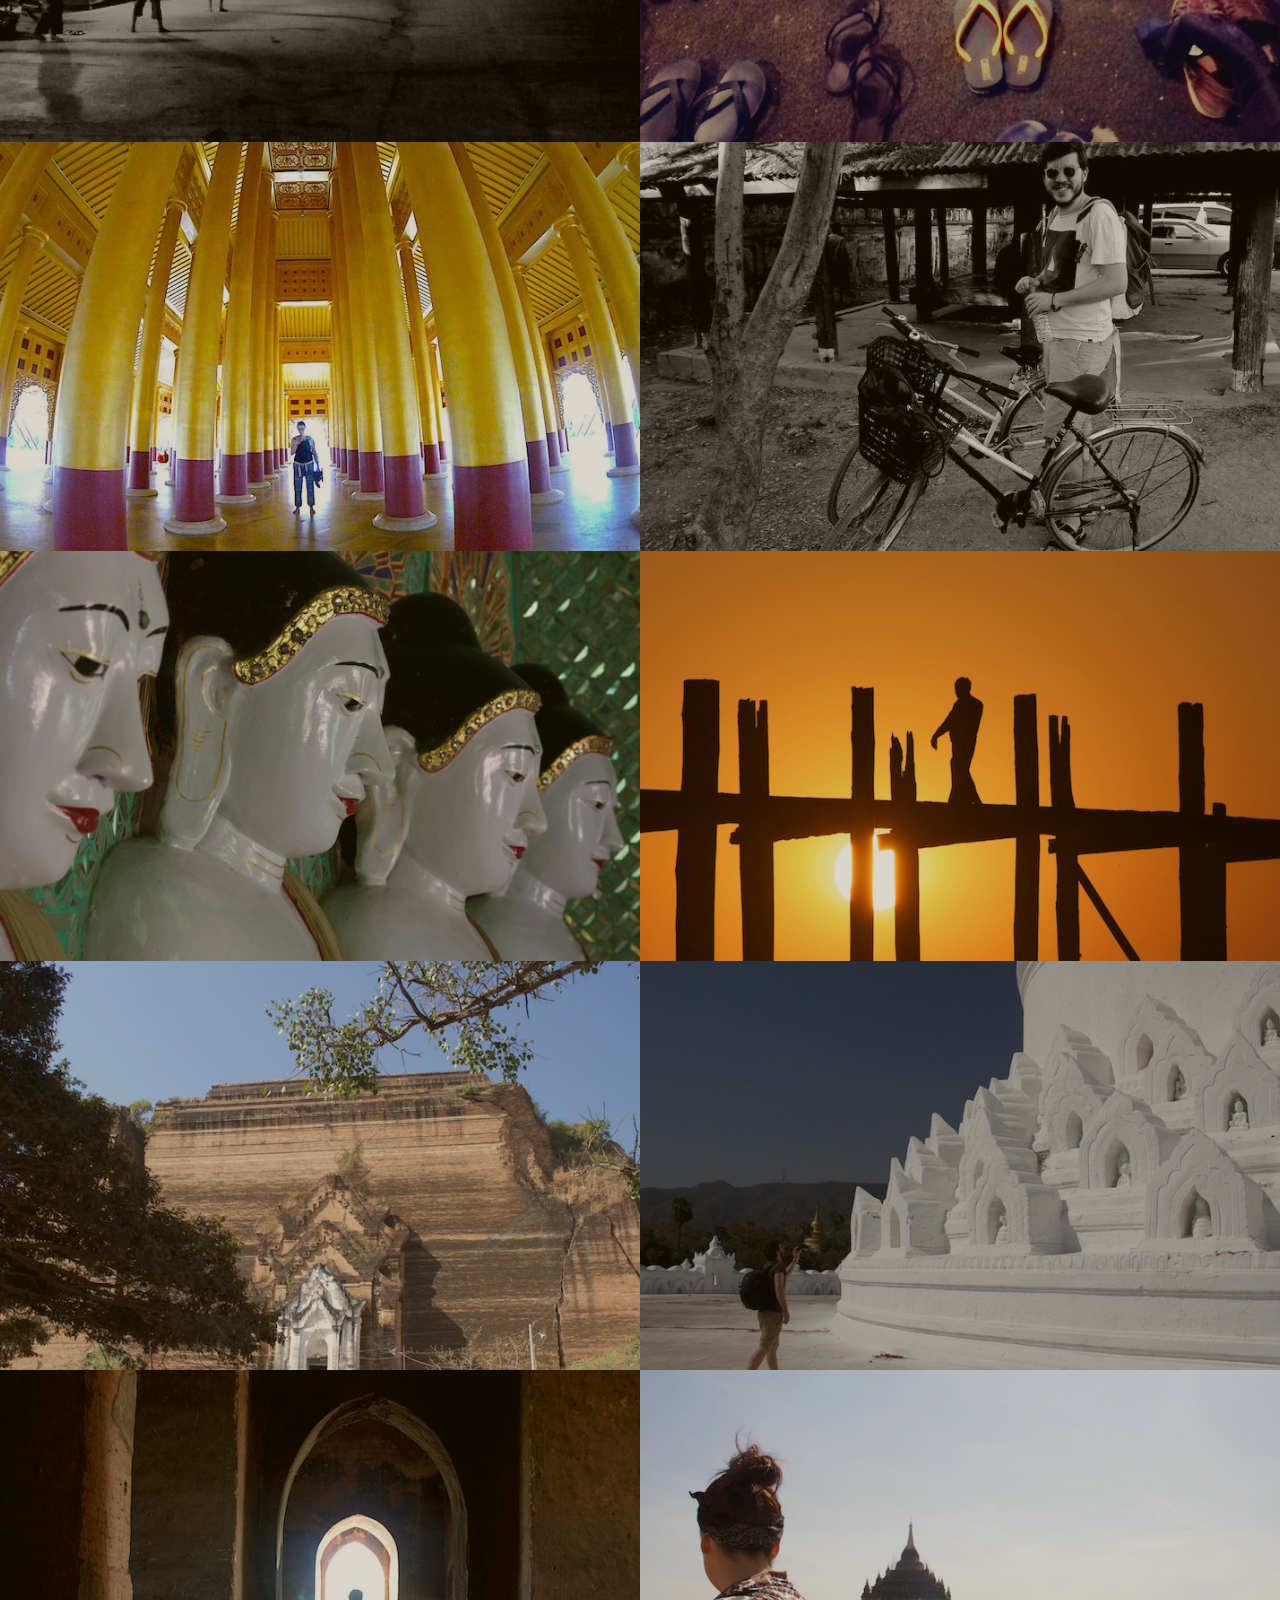
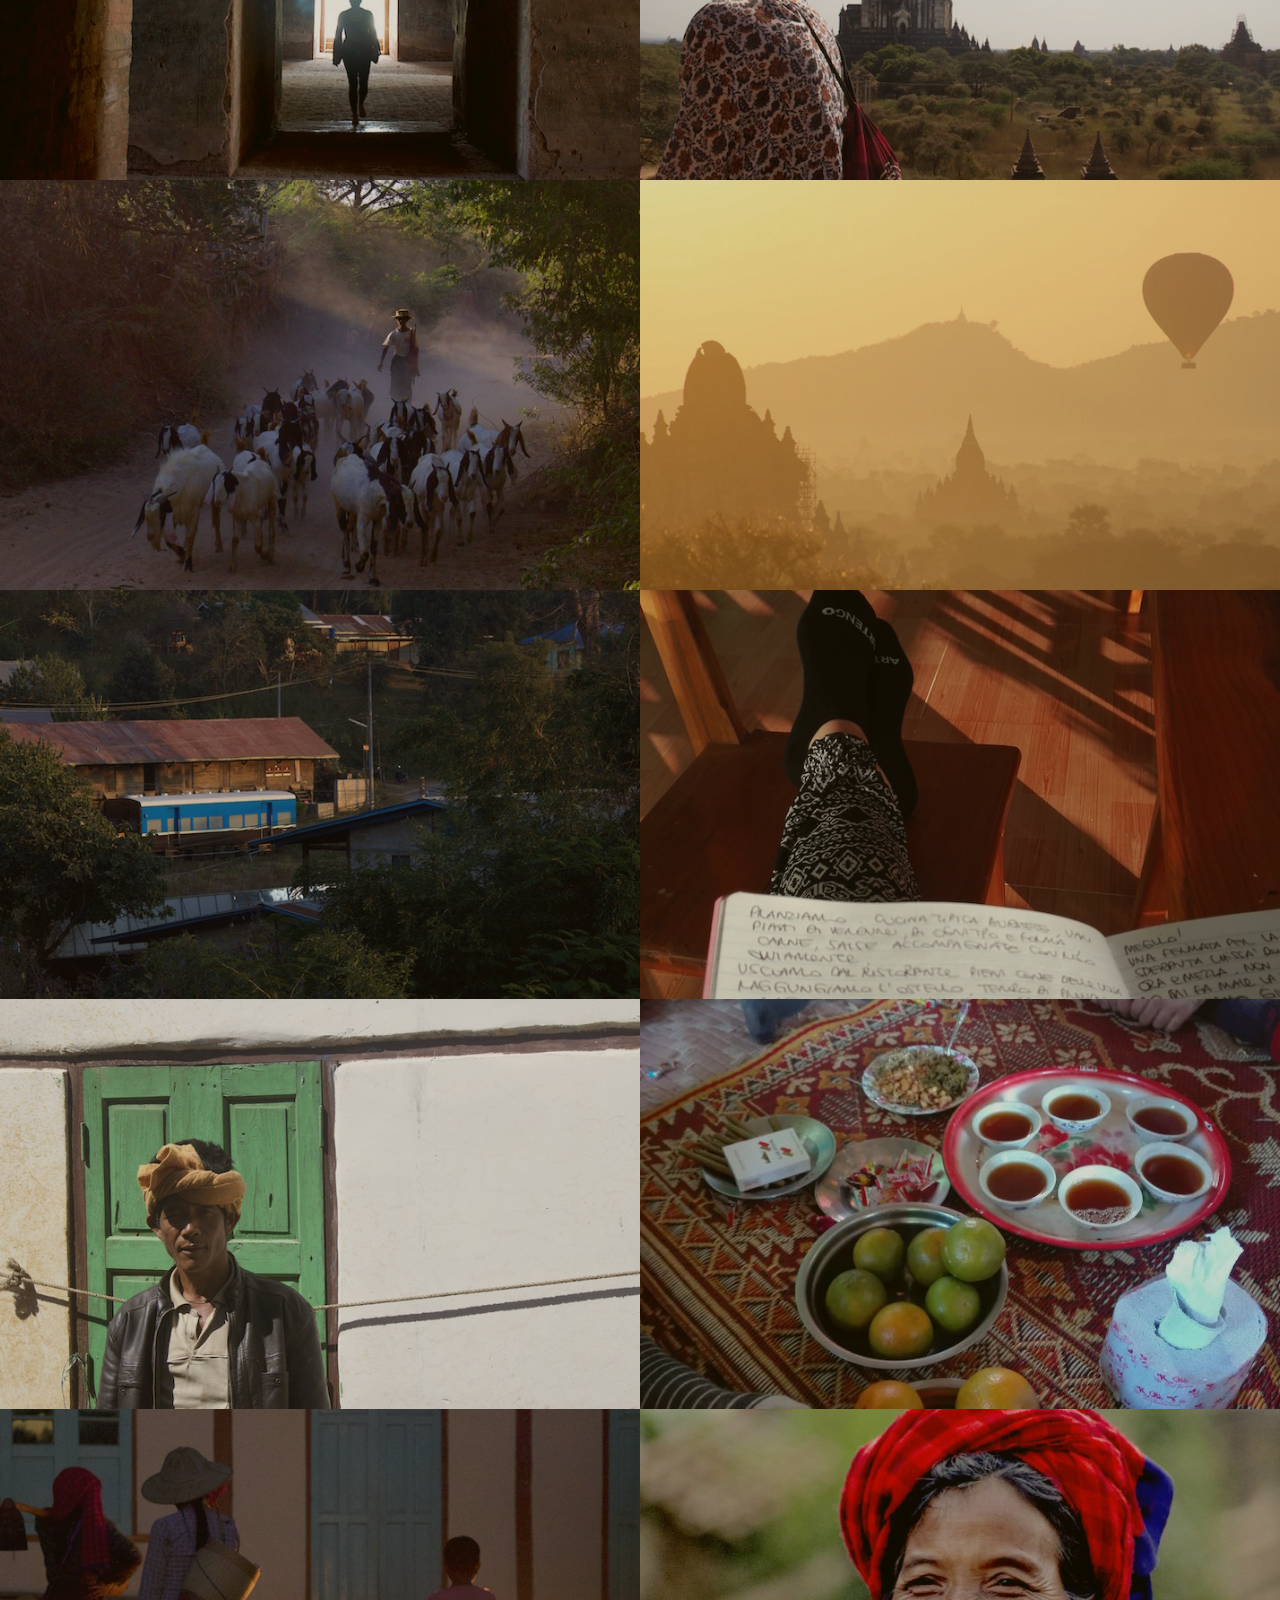
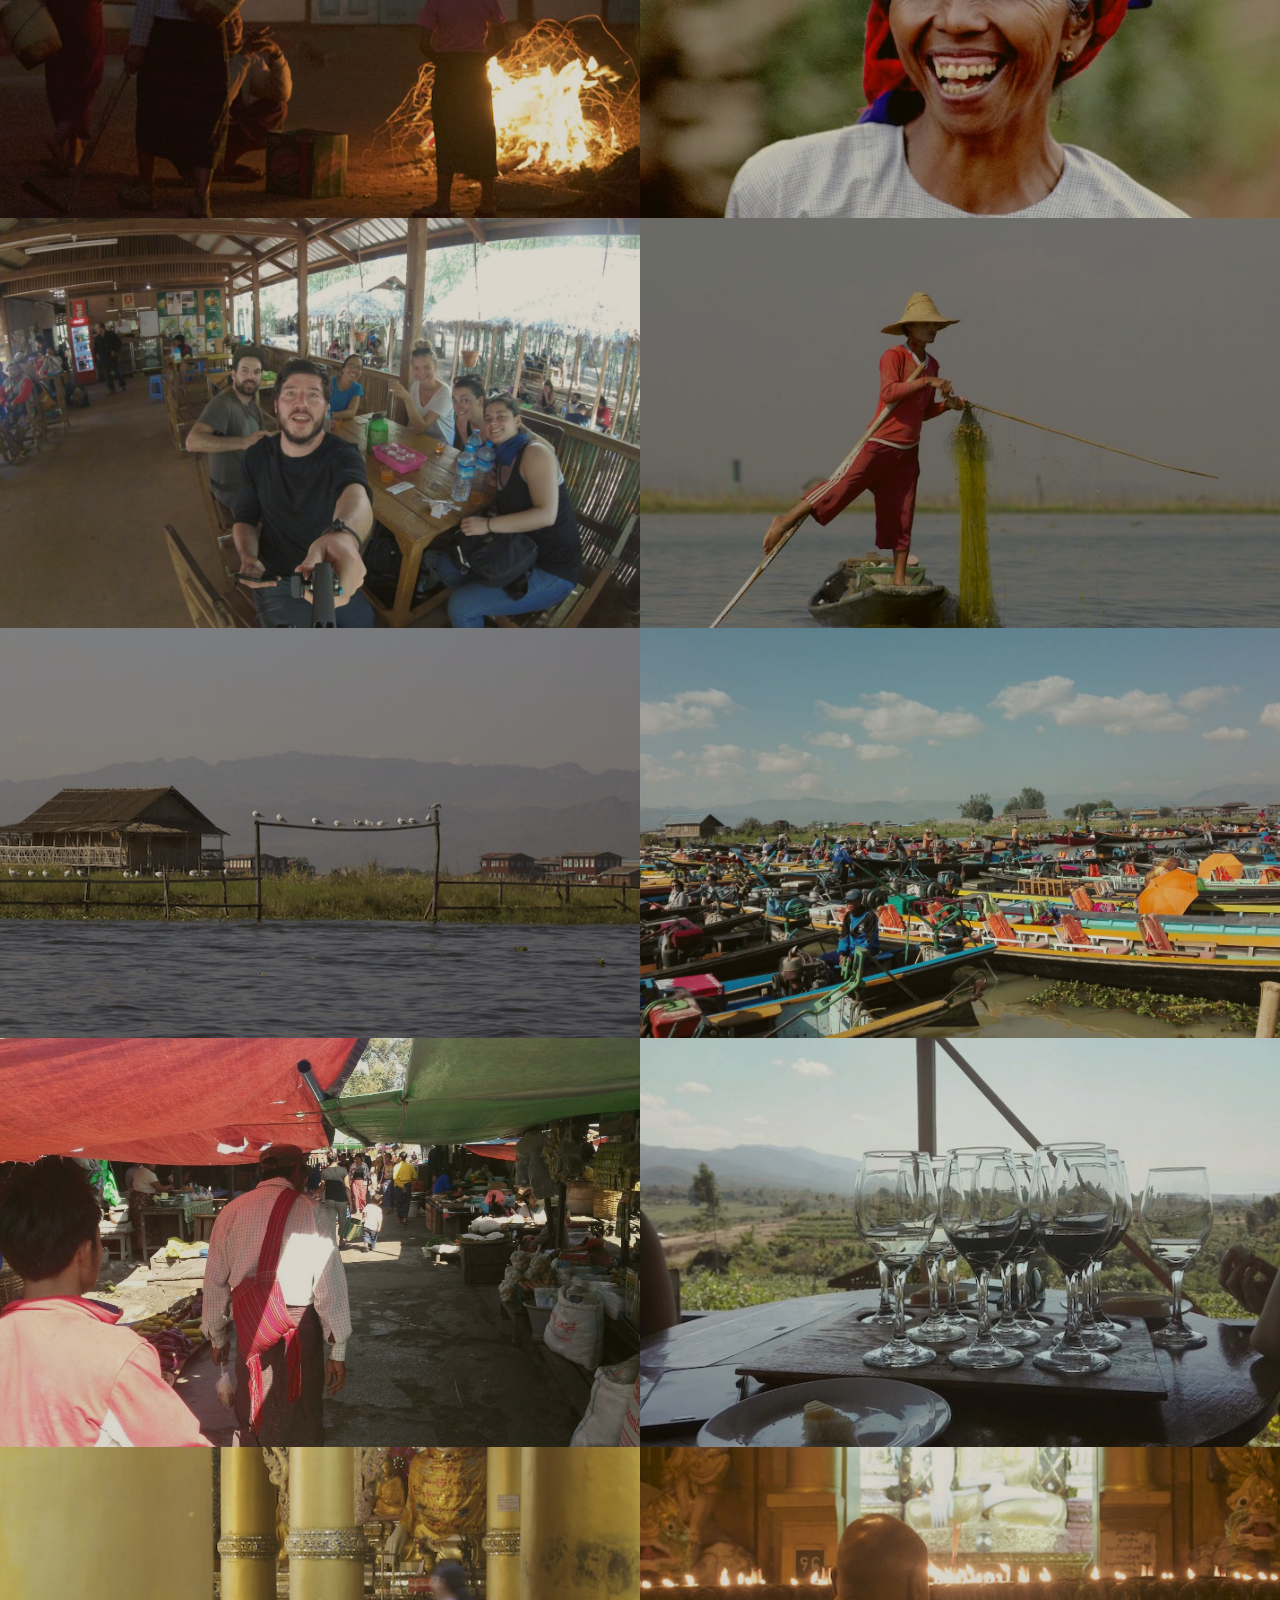
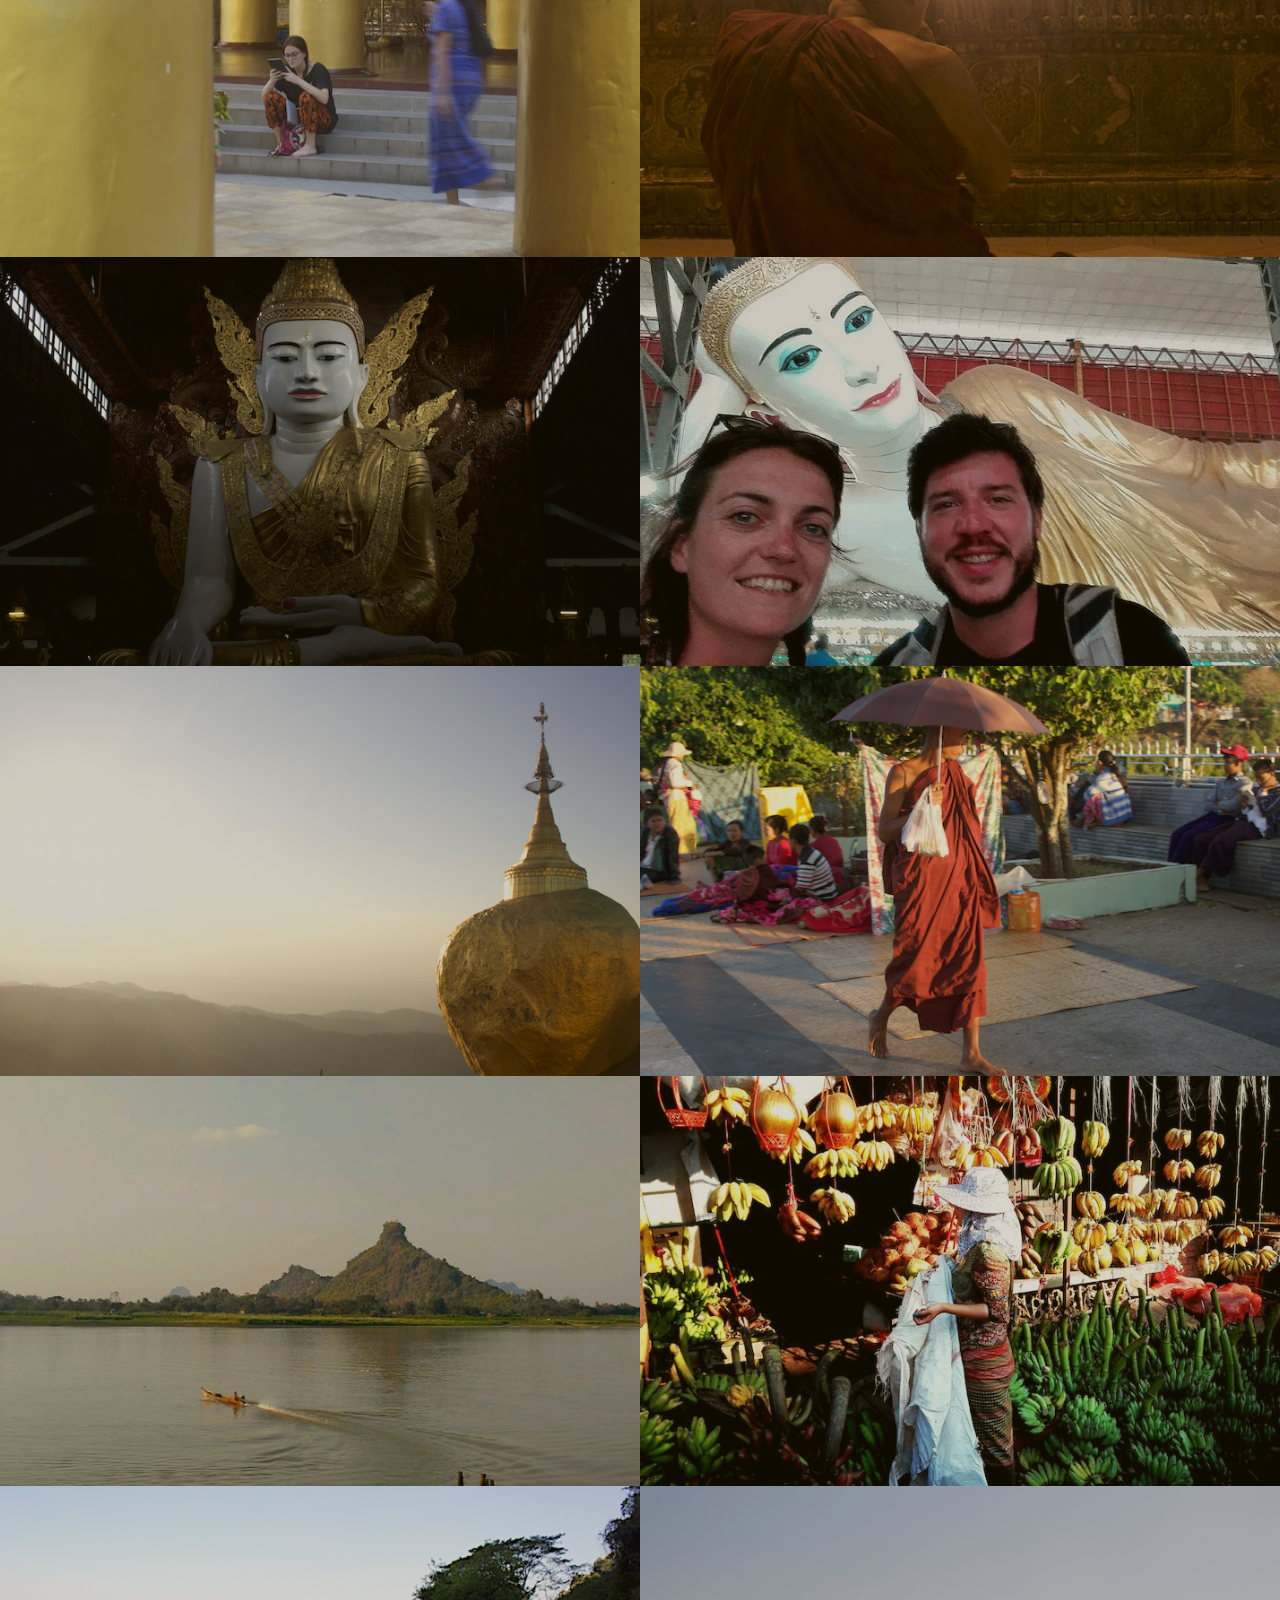
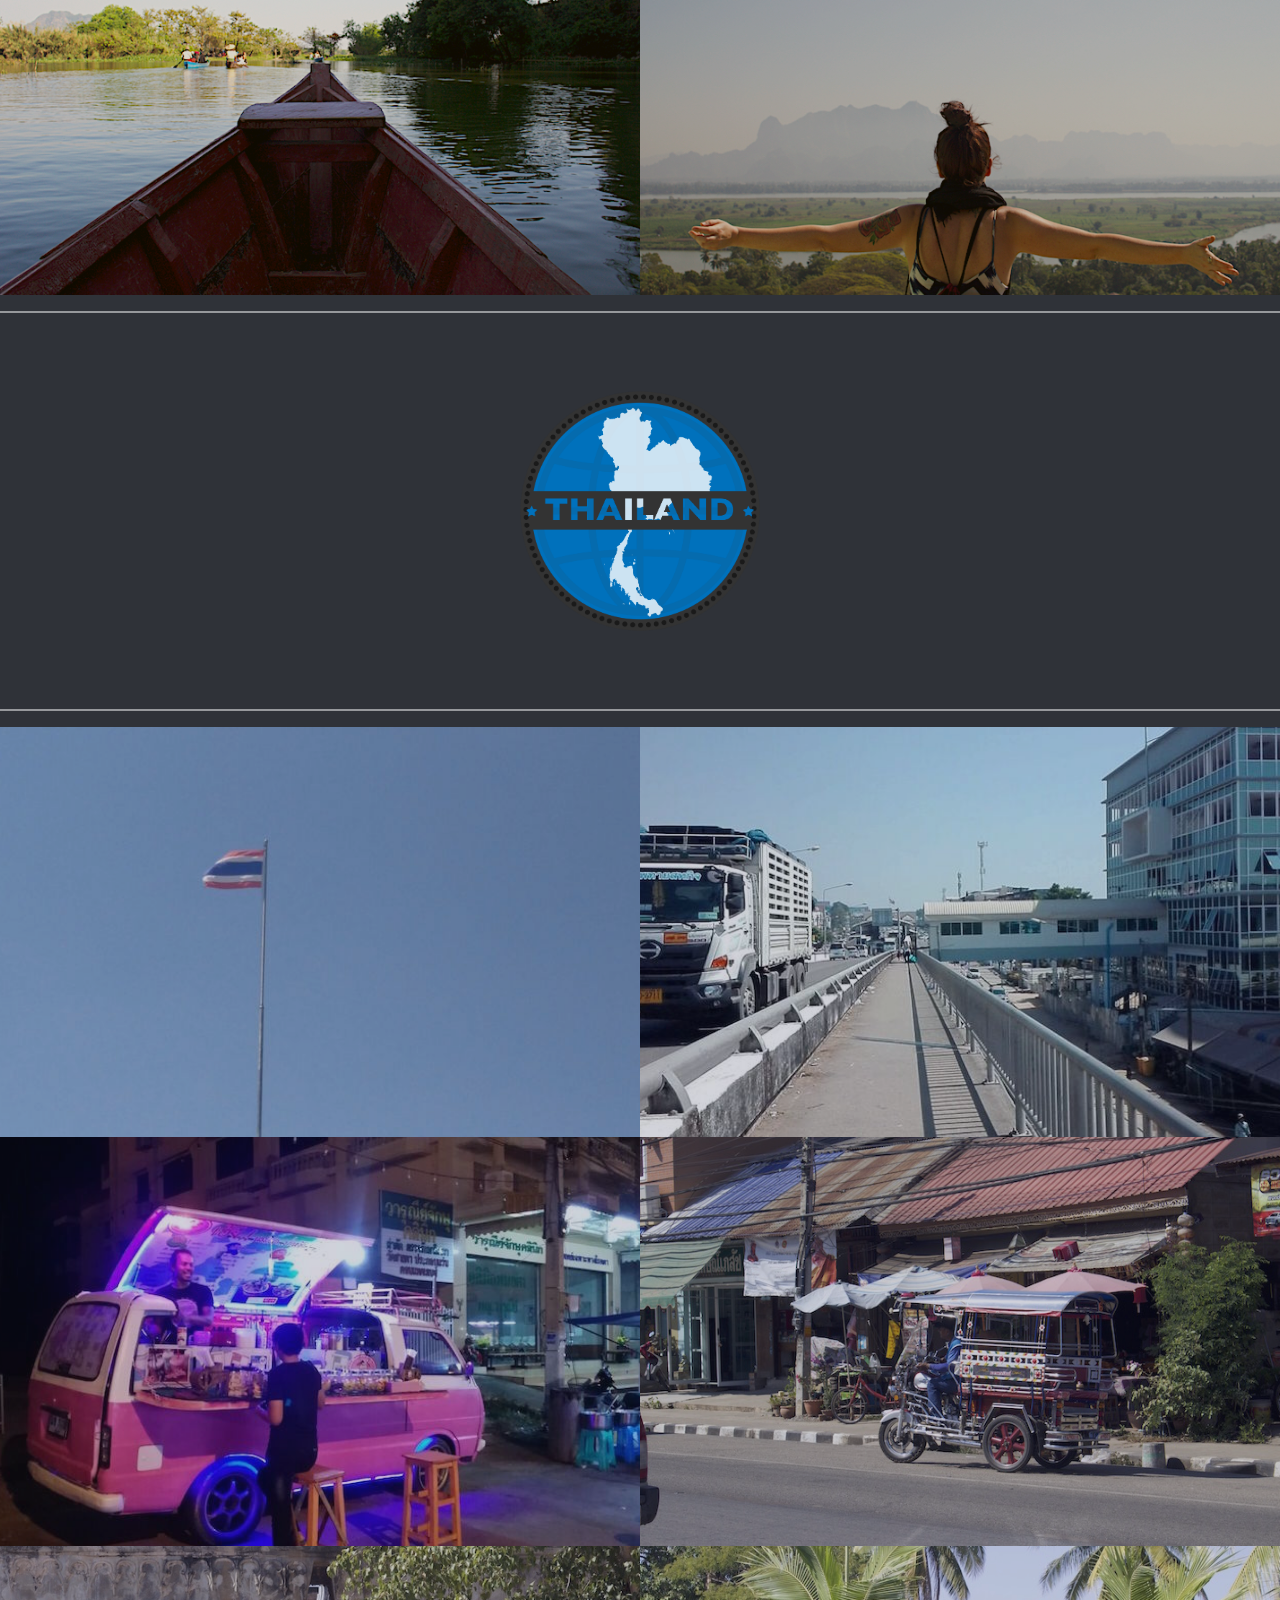
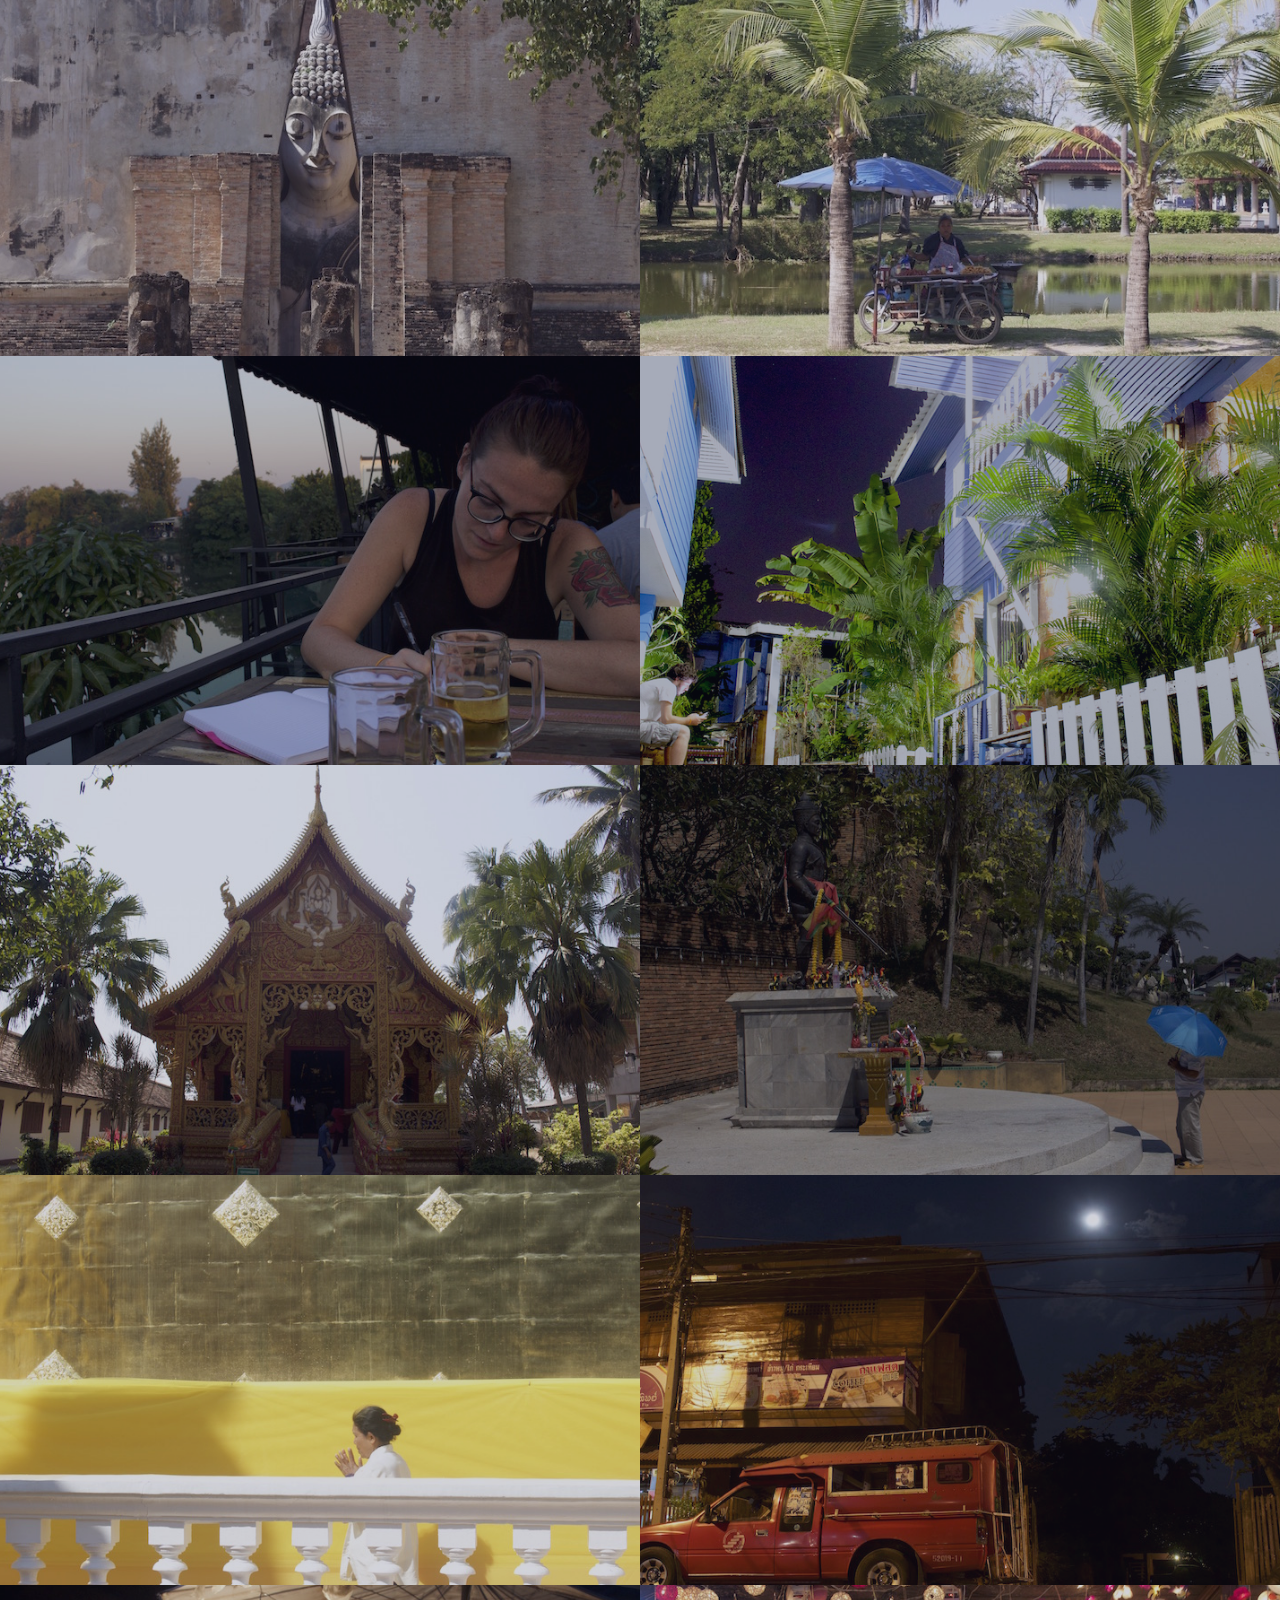
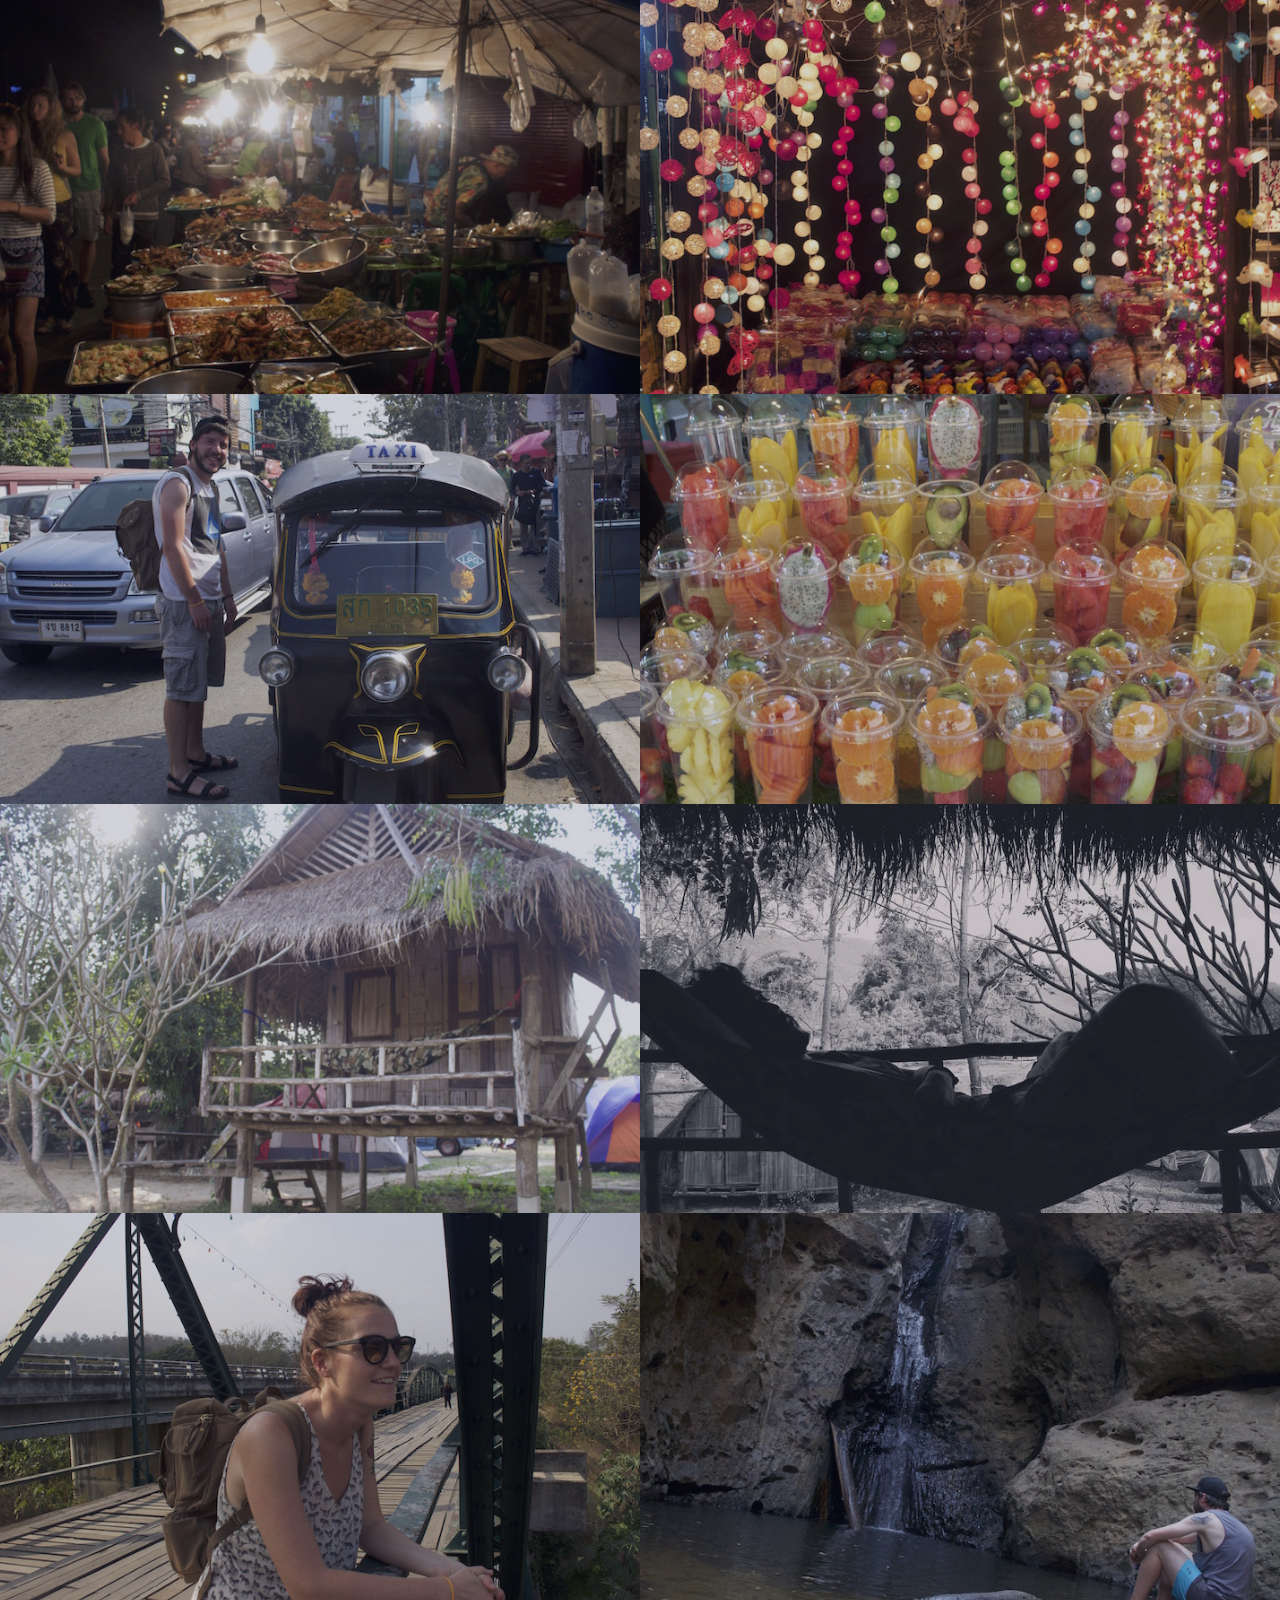
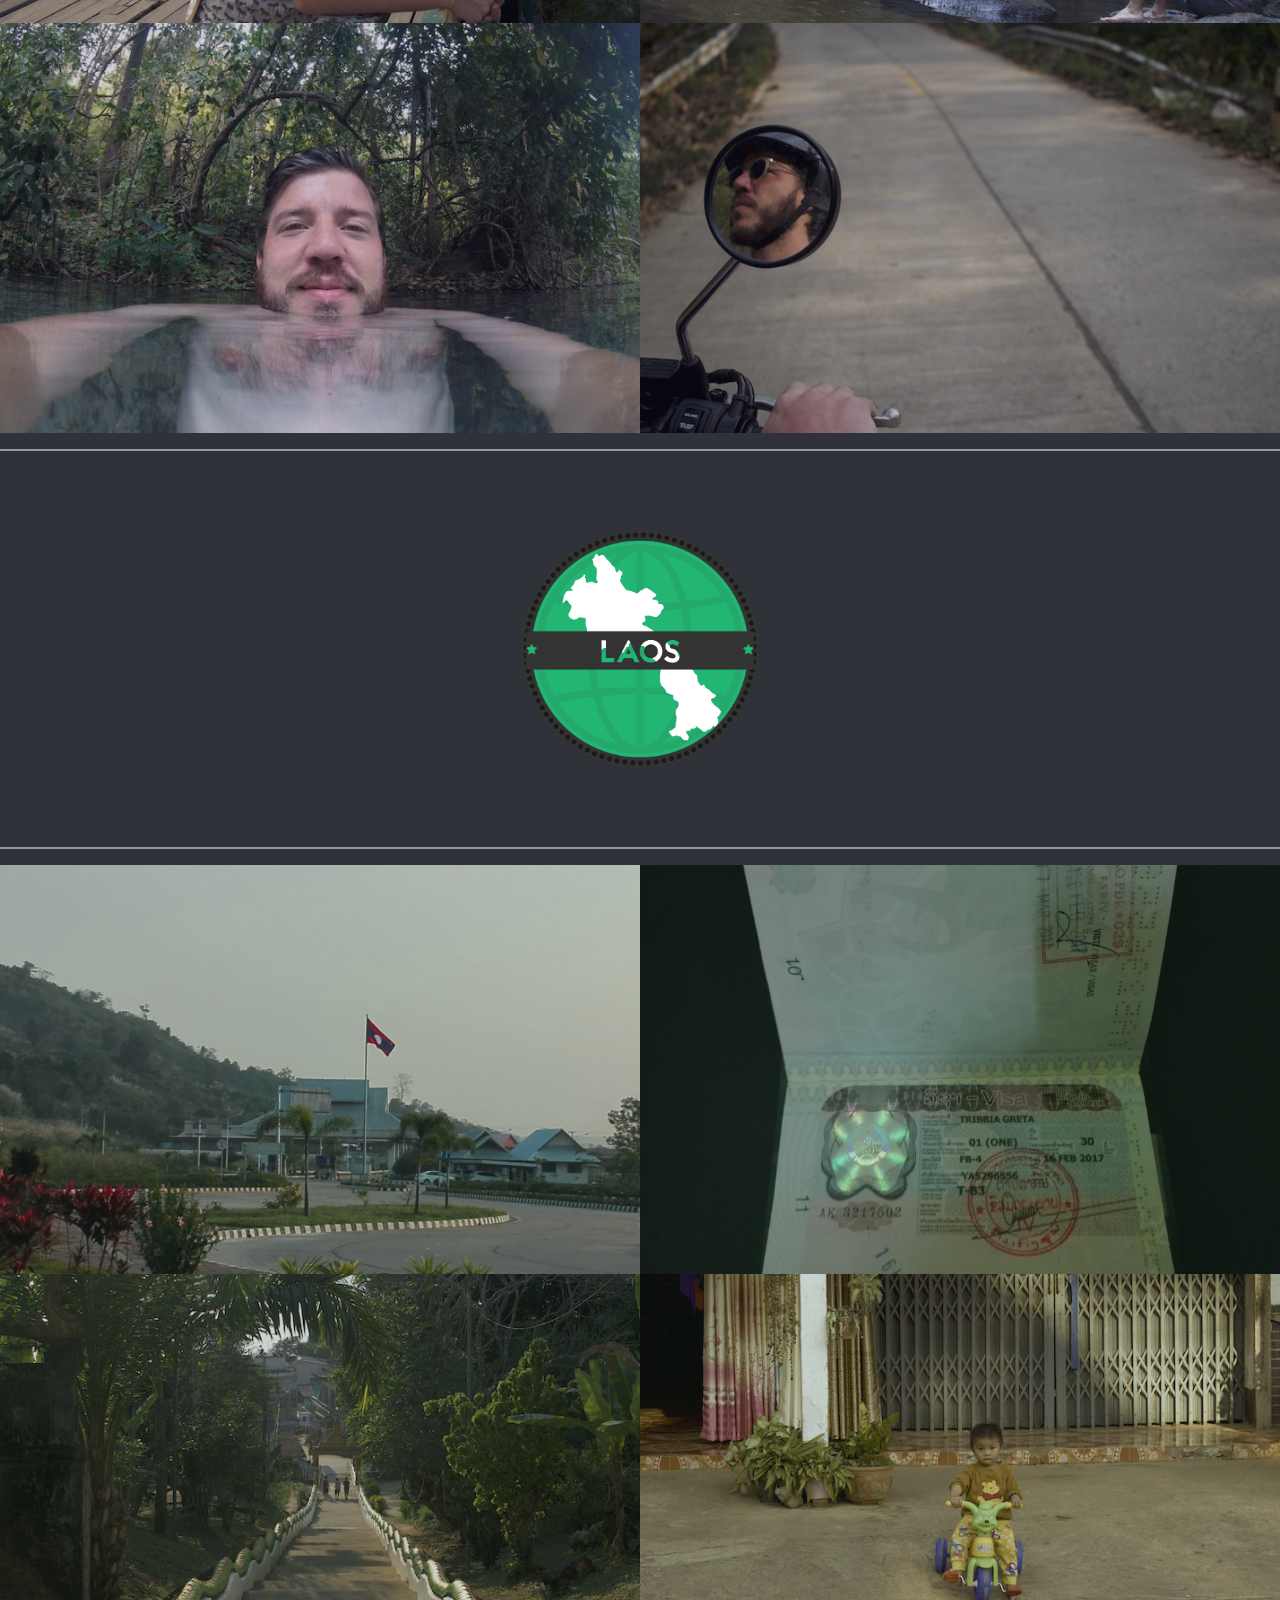
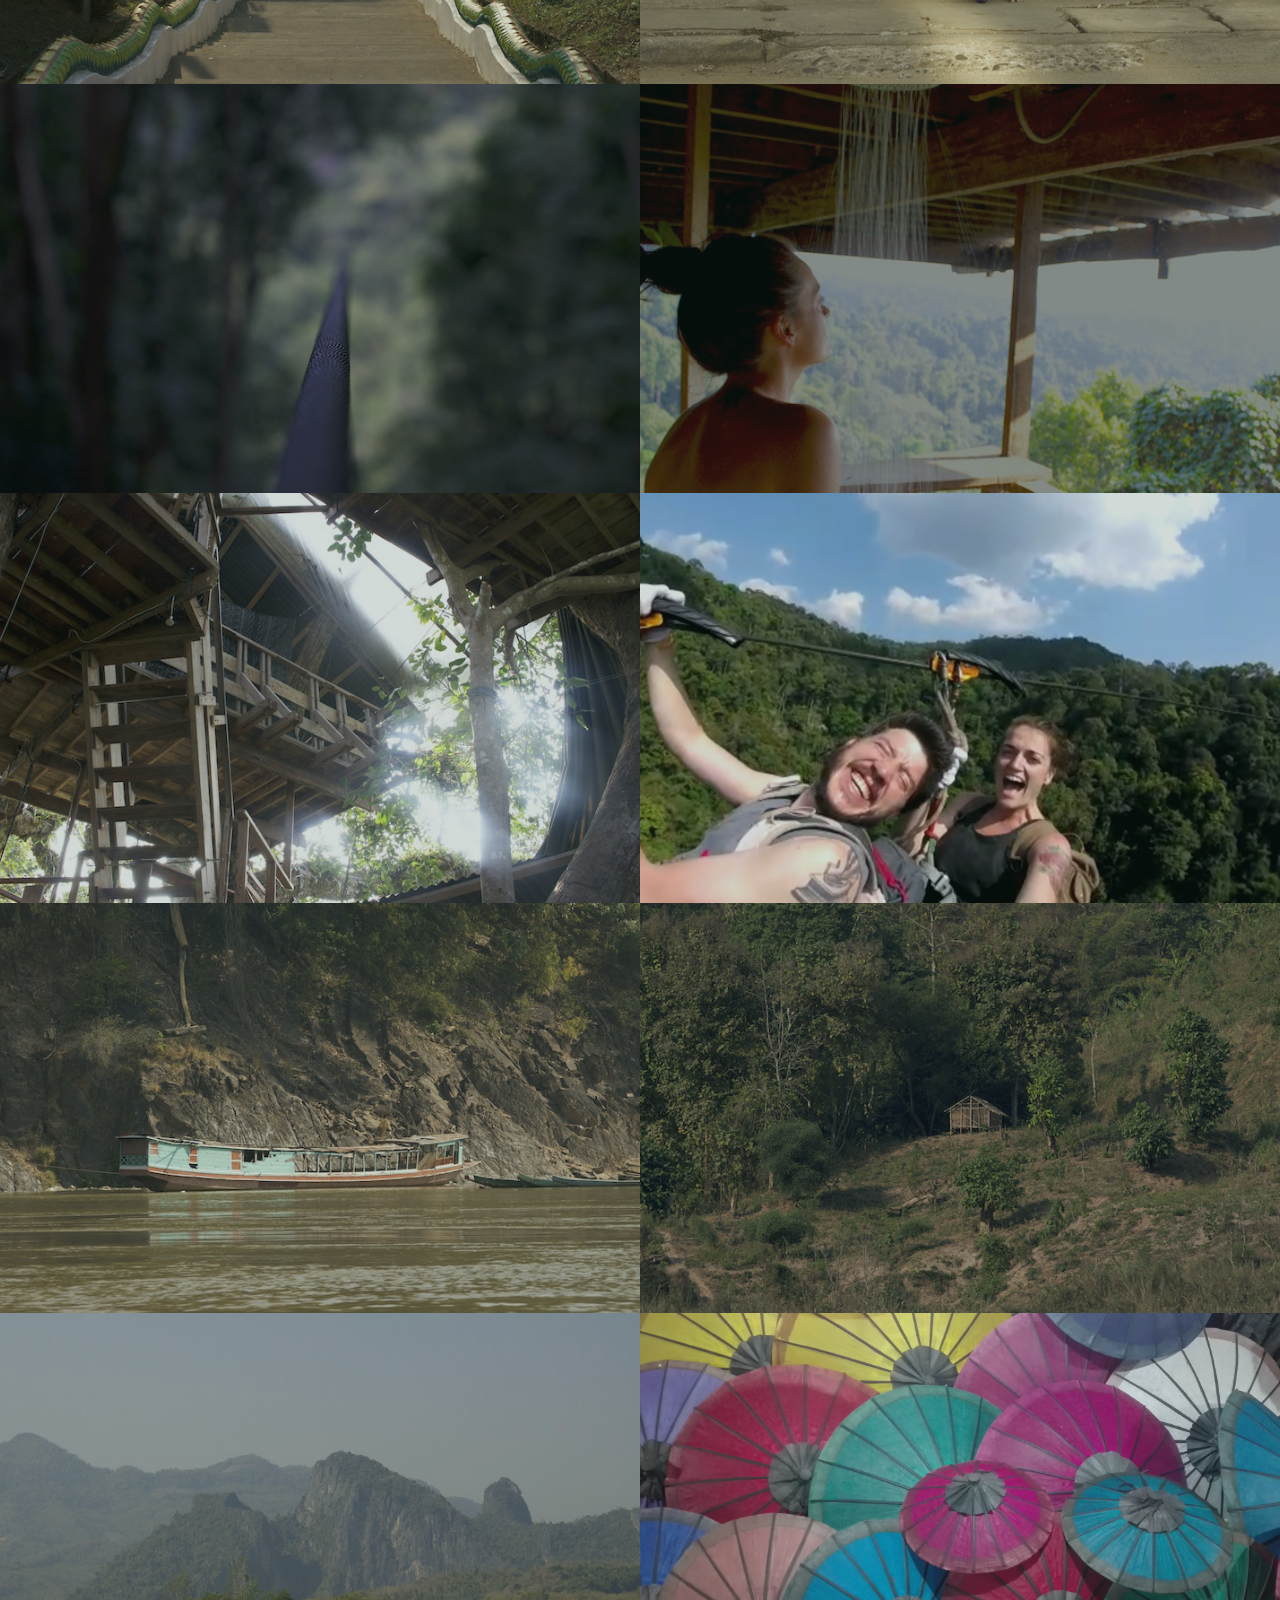
==== commit c564917f: "laos update" ====
--- a/index.html
+++ b/index.html
@@ -790,6 +790,7 @@
             <p>Greta - DAY 45</p>
           </figcaption>
         </figure>
+
           <figure class="effect-chico laos">
             <div class="picture p-46"></div>
             <div class="filterT"></div>
@@ -805,7 +806,194 @@
               <h2>Bang Sinsagvone /// <span>Laos</span></h2>
               <p>Greta - DAY 46</p>
             </figcaption>
-        </figure>
+          </figure>
+
+          <figure class="effect-chico laos">
+            <div class="picture p-47"></div>
+            <div class="filterT"></div>
+            <figcaption>
+              <h2>Ventiane /// <span>Laos</span></h2>
+              <p>Paolo - DAY 47</p>
+            </figcaption>
+          </figure>
+          <figure class="effect-chico laos">
+            <div class="picture g-47"></div>
+            <div class="filterT"></div>
+            <figcaption>
+              <h2>Ventiane /// <span>Laos</span></h2>
+              <p>Greta - DAY 47</p>
+            </figcaption>
+          </figure>
+
+          <figure class="effect-chico laos">
+            <div class="picture p-48"></div>
+            <div class="filterT"></div>
+            <figcaption>
+              <h2>Ventiane /// <span>Laos</span></h2>
+              <p>Paolo - DAY 48</p>
+            </figcaption>
+          </figure>
+          <figure class="effect-chico laos">
+            <div class="picture g-48"></div>
+            <div class="filterT"></div>
+            <figcaption>
+              <h2>Ventiane /// <span>Laos</span></h2>
+              <p>Greta - DAY 48</p>
+            </figcaption>
+          </figure>
+
+          <figure class="effect-chico laos">
+            <div class="picture p-49"></div>
+            <div class="filterT"></div>
+            <figcaption>
+              <h2>Pakse /// <span>Laos</span></h2>
+              <p>Paolo - DAY 49</p>
+            </figcaption>
+          </figure>
+          <figure class="effect-chico laos">
+            <div class="picture g-49"></div>
+            <div class="filterT"></div>
+            <figcaption>
+              <h2>Pakse /// <span>Laos</span></h2>
+              <p>Greta - DAY 49</p>
+            </figcaption>
+          </figure>
+
+          <figure class="effect-chico laos">
+            <div class="picture p-50"></div>
+            <div class="filterT"></div>
+            <figcaption>
+              <h2>Champasak /// <span>Laos</span></h2>
+              <p>Paolo - DAY 50</p>
+            </figcaption>
+          </figure>
+          <figure class="effect-chico laos">
+            <div class="picture g-50"></div>
+            <div class="filterT"></div>
+            <figcaption>
+              <h2>Champasak /// <span>Laos</span></h2>
+              <p>Greta - DAY 50</p>
+            </figcaption>
+          </figure>
+
+          <figure class="effect-chico laos">
+            <div class="picture p-51"></div>
+            <div class="filterT"></div>
+            <figcaption>
+              <h2>Tad-Lo /// <span>Laos</span></h2>
+              <p>Paolo - DAY 51</p>
+            </figcaption>
+          </figure>
+          <figure class="effect-chico laos">
+            <div class="picture g-51"></div>
+            <div class="filterT"></div>
+            <figcaption>
+              <h2>Tad-Lo /// <span>Laos</span></h2>
+              <p>Greta - DAY 51</p>
+            </figcaption>
+          </figure>
+
+          <figure class="effect-chico laos">
+            <div class="picture p-52"></div>
+            <div class="filterT"></div>
+            <figcaption>
+              <h2>Bolaven Plateau /// <span>Laos</span></h2>
+              <p>Paolo - DAY 52</p>
+            </figcaption>
+          </figure>
+          <figure class="effect-chico laos">
+            <div class="picture g-52"></div>
+            <div class="filterT"></div>
+            <figcaption>
+              <h2>Bolaven Plateau /// <span>Laos</span></h2>
+              <p>Greta - DAY 52</p>
+            </figcaption>
+          </figure>
+
+          <figure class="effect-chico laos">
+            <div class="picture p-53"></div>
+            <div class="filterT"></div>
+            <figcaption>
+              <h2>Bolaven Plateau /// <span>Laos</span></h2>
+              <p>Paolo - DAY 53</p>
+            </figcaption>
+          </figure>
+          <figure class="effect-chico laos">
+            <div class="picture g-53"></div>
+            <div class="filterT"></div>
+            <figcaption>
+              <h2>Bolaven Plateau /// <span>Laos</span></h2>
+              <p>Greta - DAY 53</p>
+            </figcaption>
+          </figure>
+
+          <figure class="effect-chico laos">
+            <div class="picture p-54"></div>
+            <div class="filterT"></div>
+            <figcaption>
+              <h2>Don Det /// <span>Laos</span></h2>
+              <p>Paolo - DAY 54</p>
+            </figcaption>
+          </figure>
+          <figure class="effect-chico laos">
+            <div class="picture g-54"></div>
+            <div class="filterT"></div>
+            <figcaption>
+              <h2>Don Det /// <span>Laos</span></h2>
+              <p>Greta - DAY 54</p>
+            </figcaption>
+          </figure>
+
+          <figure class="effect-chico laos">
+            <div class="picture p-55"></div>
+            <div class="filterT"></div>
+            <figcaption>
+              <h2>Don Det /// <span>Laos</span></h2>
+              <p>Paolo - DAY 55</p>
+            </figcaption>
+          </figure>
+          <figure class="effect-chico laos">
+            <div class="picture g-55"></div>
+            <div class="filterT"></div>
+            <figcaption>
+              <h2>Don Det /// <span>Laos</span></h2>
+              <p>Greta - DAY 55</p>
+            </figcaption>
+          </figure>
+
+          <figure class="effect-chico laos">
+            <div class="picture p-56"></div>
+            <div class="filterT"></div>
+            <figcaption>
+              <h2>Don Det /// <span>Laos</span></h2>
+              <p>Paolo - DAY 56</p>
+            </figcaption>
+          </figure>
+          <figure class="effect-chico laos">
+            <div class="picture g-56"></div>
+            <div class="filterT"></div>
+            <figcaption>
+              <h2>Don Det /// <span>Laos</span></h2>
+              <p>Greta - DAY 56</p>
+            </figcaption>
+          </figure>
+
+          <figure class="effect-chico laos">
+            <div class="picture p-57"></div>
+            <div class="filterT"></div>
+            <figcaption>
+              <h2>Don Det /// <span>Laos</span></h2>
+              <p>Paolo - DAY 57</p>
+            </figcaption>
+          </figure>
+          <figure class="effect-chico laos">
+            <div class="picture g-57"></div>
+            <div class="filterT"></div>
+            <figcaption>
+              <h2>Don Det /// <span>Laos</span></h2>
+              <p>Greta - DAY 57</p>
+            </figcaption>
+          </figure>
       </div>
       </div>
     </div>
--- a/style.css
+++ b/style.css
@@ -536,6 +536,94 @@
 
 .g-46 {
   background-image: url('./images/g46.jpg');
+}
+
+.p-47 {
+  background-image: url('./images/p47.jpg');
+}
+
+.g-47 {
+  background-image: url('./images/g47.jpg');
+}
+
+.p-48 {
+  background-image: url('./images/p48.jpg');
+}
+
+.g-48 {
+  background-image: url('./images/g48.jpg');
+}
+
+.p-49 {
+  background-image: url('./images/p49.jpg');
+}
+
+.g-49 {
+  background-image: url('./images/g49.jpg');
+}
+
+.p-50 {
+  background-image: url('./images/p50.jpg');
+}
+
+.g-50 {
+  background-image: url('./images/g50.jpg');
+}
+
+.p-51 {
+  background-image: url('./images/p51.jpg');
+}
+
+.g-51 {
+  background-image: url('./images/g51.jpg');
+}
+
+.p-52 {
+  background-image: url('./images/p52.jpg');
+}
+
+.g-52 {
+  background-image: url('./images/g52.jpg');
+}
+
+.p-53 {
+  background-image: url('./images/p53.jpg');
+}
+
+.g-53 {
+  background-image: url('./images/g53.jpg');
+}
+
+.p-54 {
+  background-image: url('./images/p54.jpg');
+}
+
+.g-54 {
+  background-image: url('./images/g54.jpg');
+}
+
+.p-55 {
+  background-image: url('./images/p55.jpg');
+}
+
+.g-55 {
+  background-image: url('./images/g55.jpg');
+}
+
+.p-56 {
+  background-image: url('./images/p56.jpg');
+}
+
+.g-56 {
+  background-image: url('./images/g56.jpg');
+}
+
+.p-57 {
+  background-image: url('./images/p57.jpg');
+}
+
+.g-57 {
+  background-image: url('./images/g57.jpg');
 }
 
 .grid {
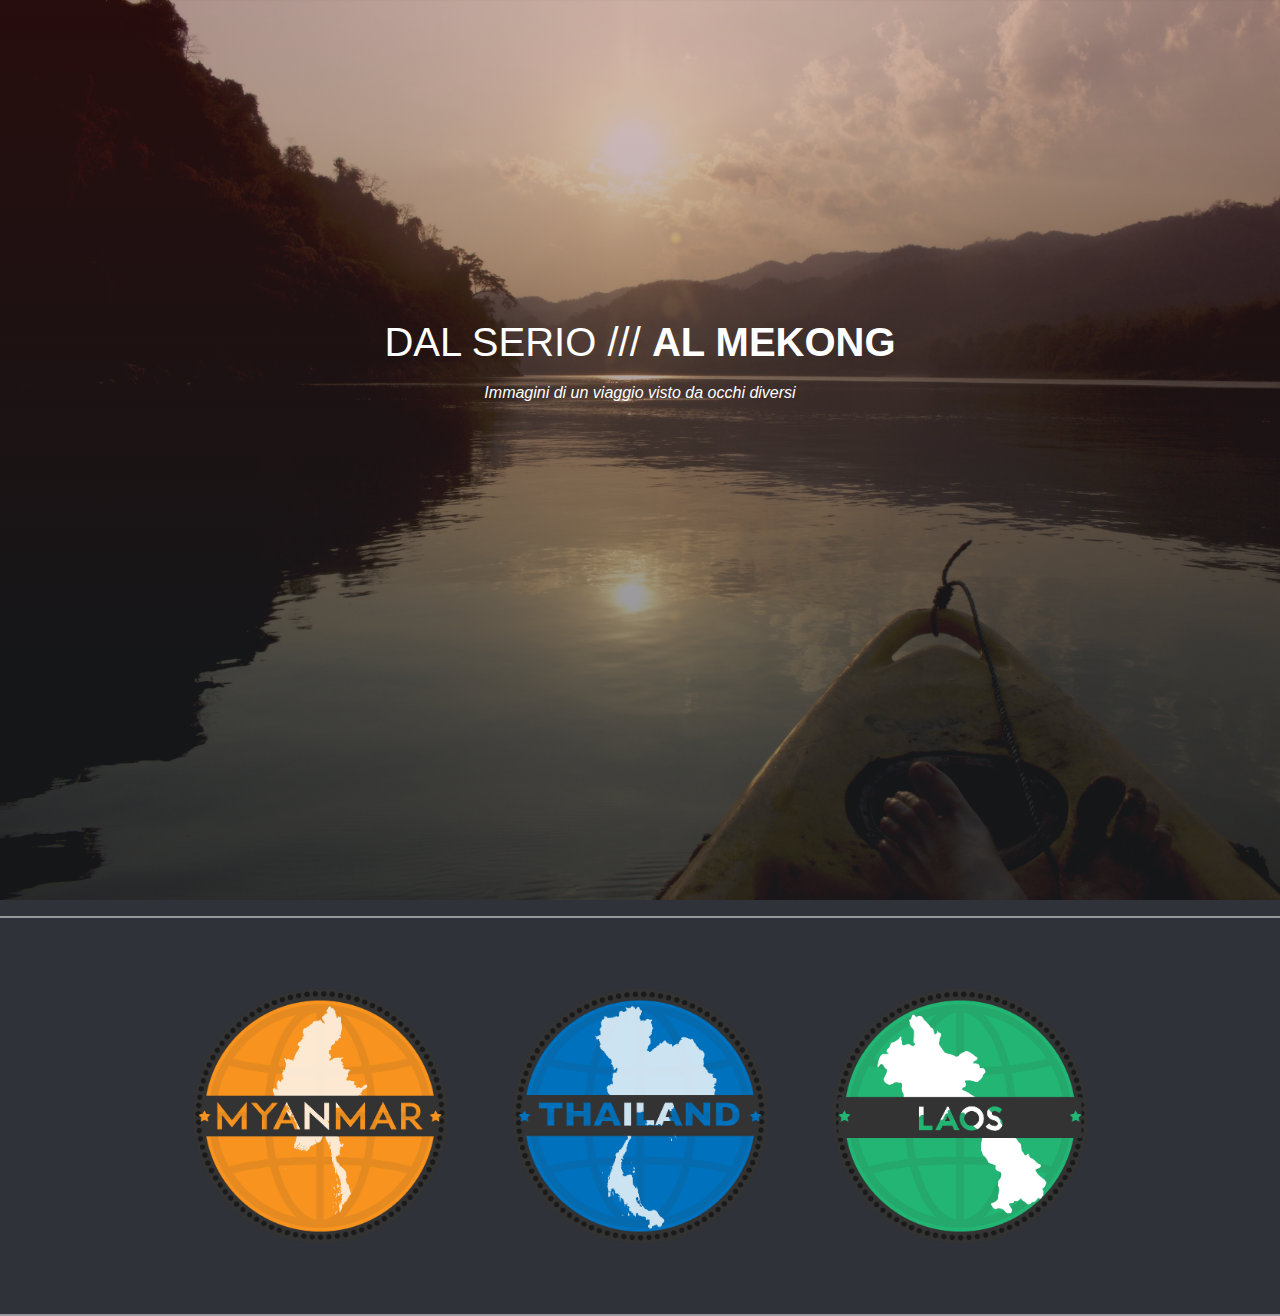
==== commit 94e59ff6: "split into different pages" ====
--- a/index.html
+++ b/index.html
@@ -15,987 +15,21 @@
       <div class="title">DAL SERIO /// <b>AL MEKONG</b></div>
       <div class="subtitle">Immagini di un viaggio visto da occhi diversi</b></div>
     </div>
-    <div class="myanmar">
+    <div class="myanmar" style="display: flex; justify-content: center; align-items: center;">
       <!-- <div class="filter2"></div> -->
       <!-- <div class="date-title">18 /// <b>JAN</b></div> -->
-      <img src="./images/myanmar.png" class="country-logo" />
+      <a href="/myanmar.html" class="country-link">
+        <img src="./images/myanmar.png" class="country-logo-home" />
+      </a>
+      <a href="/thailand.html" class="country-link">
+        <img src="./images/thailand.png" class="country-logo-home" />
+      </a>
+      <a href="/laos.html" class="country-link">
+        <img src="./images/laos.png" class="country-logo-home" />
+      </a>
       <!-- <div class="title">5 /// <b>FEB</b></div> -->
     </div>
-    <div class="container">
-      <div class="grid">
-        <figure class="effect-chico">
-          <div class="picture p-1"></div>
-          <div class="filterP"></div>
-          <figcaption>
-            <h2>Mandalay /// <span>Myanmar</span></h2>
-            <p>Paolo - DAY 1</p>
-          </figcaption>
-        </figure>
-        <figure class="effect-chico">
-          <div class="picture g-1"></div>
-          <div class="filterG"></div>
-          <figcaption>
-            <h2>Mandalay /// <span>Myanmar</span></h2>
-            <p>Greta - DAY 1</p>
-          </figcaption>
-        </figure>
-        <figure class="effect-chico">
-          <div class="picture p-2"></div>
-          <div class="filterP"></div>
-          <figcaption>
-            <h2>Mandalay /// <span>Myanmar</span></h2>
-            <p>Paolo - DAY 2</p>
-          </figcaption>
-        </figure>
-        <figure class="effect-chico">
-          <div class="picture g-2"></div>
-          <div class="filterG"></div>
-          <figcaption>
-            <h2>Mandalay /// <span>Myanmar</span></h2>
-            <p>Greta - DAY 2</p>
-          </figcaption>
-        </figure>
-        <figure class="effect-chico">
-          <div class="picture p-3"></div>
-          <div class="filterP"></div>
-          <figcaption>
-            <h2>Sagaing /// <span>Myanmar</span></h2>
-            <p>Paolo - DAY 3</p>
-          </figcaption>
-        </figure>
-        <figure class="effect-chico">
-          <div class="picture g-3"></div>
-          <div class="filterG"></div>
-          <figcaption>
-            <h2>Amarapura /// <span>Myanmar</span></h2>
-            <p>Greta - DAY 3</p>
-          </figcaption>
-        </figure>
-        <figure class="effect-chico">
-          <div class="picture p-4"></div>
-          <div class="filterP"></div>
-          <figcaption>
-            <h2>Mingun /// <span>Myanmar</span></h2>
-            <p>Paolo - DAY 4</p>
-          </figcaption>
-        </figure>
-        <figure class="effect-chico">
-          <div class="picture g-4"></div>
-          <div class="filterG"></div>
-          <figcaption>
-            <h2>Mingun /// <span>Myanmar</span></h2>
-            <p>Greta - DAY 4</p>
-          </figcaption>
-        </figure>
-        <figure class="effect-chico">
-          <div class="picture p-5"></div>
-          <div class="filterP"></div>
-          <figcaption>
-            <h2>Bagan /// <span>Myanmar</span></h2>
-            <p>Paolo - DAY 5</p>
-          </figcaption>
-        </figure>
-        <figure class="effect-chico">
-          <div class="picture g-5"></div>
-          <div class="filterG"></div>
-          <figcaption>
-            <h2>Bagan /// <span>Myanmar</span></h2>
-            <p>Greta - DAY 5</p>
-          </figcaption>
-        </figure>
-        <figure class="effect-chico">
-          <div class="picture p-6"></div>
-          <div class="filterP"></div>
-          <figcaption>
-            <h2>Bagan /// <span>Myanmar</span></h2>
-            <p>Paolo - DAY 6</p>
-          </figcaption>
-        </figure>
-        <figure class="effect-chico">
-          <div class="picture g-6"></div>
-          <div class="filterG"></div>
-          <figcaption>
-            <h2>Bagan /// <span>Myanmar</span></h2>
-            <p>Greta - DAY 6</p>
-          </figcaption>
-        </figure>
-        <figure class="effect-chico">
-          <div class="picture p-7"></div>
-          <div class="filterP"></div>
-          <figcaption>
-            <h2>Kalaw /// <span>Myanmar</span></h2>
-            <p>Paolo - DAY 7</p>
-          </figcaption>
-        </figure>
-        <figure class="effect-chico">
-          <div class="picture g-7"></div>
-          <div class="filterG"></div>
-          <figcaption>
-            <h2>Kalaw /// <span>Myanmar</span></h2>
-            <p>Greta - DAY 7</p>
-          </figcaption>
-        </figure>
-        <figure class="effect-chico">
-          <div class="picture p-8"></div>
-          <div class="filterP"></div>
-          <figcaption>
-            <h2>Trekking to Inle /// <span>Myanmar</span></h2>
-            <p>Paolo - DAY 8</p>
-          </figcaption>
-        </figure>
-        <figure class="effect-chico">
-          <div class="picture g-8"></div>
-          <div class="filterG"></div>
-          <figcaption>
-            <h2>Trekking to Inle /// <span>Myanmar</span></h2>
-            <p>Greta - DAY 8</p>
-          </figcaption>
-        </figure>
-        <figure class="effect-chico">
-          <div class="picture p-9"></div>
-          <div class="filterP"></div>
-          <figcaption>
-            <h2>Trekking to Inle /// <span>Myanmar</span></h2>
-            <p>Paolo - DAY 9</p>
-          </figcaption>
-        </figure>
-        <figure class="effect-chico">
-          <div class="picture g-9"></div>
-          <div class="filterG"></div>
-          <figcaption>
-            <h2>Trekking to Inle /// <span>Myanmar</span></h2>
-            <p>Greta - DAY 9</p>
-          </figcaption>
-        </figure>
-        <figure class="effect-chico">
-          <div class="picture p-10"></div>
-          <div class="filterP"></div>
-          <figcaption>
-            <h2>Inle Lake /// <span>Myanmar</span></h2>
-            <p>Paolo - DAY 10</p>
-          </figcaption>
-        </figure>
-        <figure class="effect-chico">
-          <div class="picture g-10"></div>
-          <div class="filterG"></div>
-          <figcaption>
-            <h2>Inle Lake /// <span>Myanmar</span></h2>
-            <p>Greta - DAY 10</p>
-          </figcaption>
-        </figure>
-        <figure class="effect-chico">
-          <div class="picture p-11"></div>
-          <div class="filterP"></div>
-          <figcaption>
-            <h2>Inle Lake /// <span>Myanmar</span></h2>
-            <p>Paolo - DAY 11</p>
-          </figcaption>
-        </figure>
-        <figure class="effect-chico">
-          <div class="picture g-11"></div>
-          <div class="filterG"></div>
-          <figcaption>
-            <h2>Inle Lake /// <span>Myanmar</span></h2>
-            <p>Greta - DAY 11</p>
-          </figcaption>
-        </figure>
-        <figure class="effect-chico">
-          <div class="picture p-12"></div>
-          <div class="filterP"></div>
-          <figcaption>
-            <h2>Inle Lake /// <span>Myanmar</span></h2>
-            <p>Paolo - DAY 12</p>
-          </figcaption>
-        </figure>
-        <figure class="effect-chico">
-          <div class="picture g-12"></div>
-          <div class="filterG"></div>
-          <figcaption>
-            <h2>Inle Lake /// <span>Myanmar</span></h2>
-            <p>Greta - DAY 12</p>
-          </figcaption>
-        </figure>
-        <figure class="effect-chico">
-          <div class="picture p-13"></div>
-          <div class="filterP"></div>
-          <figcaption>
-            <h2>Yangon /// <span>Myanmar</span></h2>
-            <p>Paolo - DAY 13</p>
-          </figcaption>
-        </figure>
-        <figure class="effect-chico">
-          <div class="picture g-13"></div>
-          <div class="filterG"></div>
-          <figcaption>
-            <h2>Yangon /// <span>Myanmar</span></h2>
-            <p>Greta - DAY 13</p>
-          </figcaption>
-        </figure>
-        <figure class="effect-chico">
-          <div class="picture p-14"></div>
-          <div class="filterP"></div>
-          <figcaption>
-            <h2>Yangon /// <span>Myanmar</span></h2>
-            <p>Paolo - DAY 14</p>
-          </figcaption>
-        </figure>
-        <figure class="effect-chico">
-          <div class="picture g-14"></div>
-          <div class="filterG"></div>
-          <figcaption>
-            <h2>Yangon /// <span>Myanmar</span></h2>
-            <p>Greta - DAY 14</p>
-          </figcaption>
-        </figure>
-        <figure class="effect-chico">
-          <div class="picture p-15"></div>
-          <div class="filterP"></div>
-          <figcaption>
-            <h2>Kinpun /// <span>Myanmar</span></h2>
-            <p>Paolo - DAY 15</p>
-          </figcaption>
-        </figure>
-        <figure class="effect-chico">
-          <div class="picture g-15"></div>
-          <div class="filterG"></div>
-          <figcaption>
-            <h2>Kinpun /// <span>Myanmar</span></h2>
-            <p>Greta - DAY 15</p>
-          </figcaption>
-        </figure>
-        <figure class="effect-chico">
-          <div class="picture p-16"></div>
-          <div class="filterP"></div>
-          <figcaption>
-            <h2>Hpa-an /// <span>Myanmar</span></h2>
-            <p>Paolo - DAY 16</p>
-          </figcaption>
-        </figure>
-        <figure class="effect-chico">
-          <div class="picture g-16"></div>
-          <div class="filterG"></div>
-          <figcaption>
-            <h2>Hpa-an /// <span>Myanmar</span></h2>
-            <p>Greta - DAY 16</p>
-          </figcaption>
-        </figure>
-        <figure class="effect-chico">
-          <div class="picture p-17"></div>
-          <div class="filterP"></div>
-          <figcaption>
-            <h2>Hpa-an /// <span>Myanmar</span></h2>
-            <p>Paolo - DAY 17</p>
-          </figcaption>
-        </figure>
-        <figure class="effect-chico">
-          <div class="picture g-17"></div>
-          <div class="filterG"></div>
-          <figcaption>
-            <h2>Hpa-an /// <span>Myanmar</span></h2>
-            <p>Greta - DAY 17</p>
-          </figcaption>
-        </figure>
-      </div>
-    </div>
-    <div class="myanmar">
-      <!-- <div class="filter2"></div> -->
-      <!-- <div class="date-title">18 /// <b>JAN</b></div> -->
-      <img src="./images/thailand.png" class="country-logo" />
-      <!-- <div class="title">5 /// <b>FEB</b></div> -->
-    </div>
-      <div class="container">
-        <div class="grid">
-        <figure class="effect-chico thailand">
-          <div class="picture p-18"></div>
-          <div class="filterT"></div>
-          <figcaption>
-            <h2>Mae-sot /// <span>Thailand</span></h2>
-            <p>Paolo - DAY 18</p>
-          </figcaption>
-        </figure>
-        <figure class="effect-chico thailand">
-          <div class="picture g-18"></div>
-          <div class="filterT"></div>
-          <figcaption>
-            <h2>Mae-sot /// <span>Thailand</span></h2>
-            <p>Greta - DAY 18</p>
-          </figcaption>
-        </figure>
 
-        <figure class="effect-chico thailand">
-          <div class="picture p-19"></div>
-          <div class="filterT"></div>
-          <figcaption>
-            <h2>Sukhotai /// <span>Thailand</span></h2>
-            <p>Paolo - DAY 19</p>
-          </figcaption>
-        </figure>
-        <figure class="effect-chico thailand">
-          <div class="picture g-19"></div>
-          <div class="filterT"></div>
-          <figcaption>
-            <h2>Sukhotai /// <span>Thailand</span></h2>
-            <p>Greta - DAY 19</p>
-          </figcaption>
-        </figure>
-
-        <figure class="effect-chico thailand">
-          <div class="picture p-20"></div>
-          <div class="filterT"></div>
-          <figcaption>
-            <h2>Sukhotai /// <span>Thailand</span></h2>
-            <p>Paolo - DAY 20</p>
-          </figcaption>
-        </figure>
-        <figure class="effect-chico thailand">
-          <div class="picture g-20"></div>
-          <div class="filterT"></div>
-          <figcaption>
-            <h2>Sukhotai /// <span>Thailand</span></h2>
-            <p>Greta - DAY 20</p>
-          </figcaption>
-        </figure>
-
-        <figure class="effect-chico thailand">
-          <div class="picture p-21"></div>
-          <div class="filterT"></div>
-          <figcaption>
-            <h2>Lampang /// <span>Thailand</span></h2>
-            <p>Paolo - DAY 21</p>
-          </figcaption>
-        </figure>
-        <figure class="effect-chico thailand">
-          <div class="picture g-21"></div>
-          <div class="filterT"></div>
-          <figcaption>
-            <h2>Lampang /// <span>Thailand</span></h2>
-            <p>Greta - DAY 21</p>
-          </figcaption>
-        </figure>
-
-        <figure class="effect-chico thailand">
-          <div class="picture p-22"></div>
-          <div class="filterT"></div>
-          <figcaption>
-            <h2>Lampang /// <span>Thailand</span></h2>
-            <p>Paolo - DAY 22</p>
-          </figcaption>
-        </figure>
-        <figure class="effect-chico thailand">
-          <div class="picture g-22"></div>
-          <div class="filterT"></div>
-          <figcaption>
-            <h2>Lampang /// <span>Thailand</span></h2>
-            <p>Greta - DAY 22</p>
-          </figcaption>
-        </figure>
-
-        <figure class="effect-chico thailand">
-          <div class="picture p-23"></div>
-          <div class="filterT"></div>
-          <figcaption>
-            <h2>Chiang Mai /// <span>Thailand</span></h2>
-            <p>Paolo - DAY 23</p>
-          </figcaption>
-        </figure>
-        <figure class="effect-chico thailand">
-          <div class="picture g-23"></div>
-          <div class="filterT"></div>
-          <figcaption>
-            <h2>Chiang Mai /// <span>Thailand</span></h2>
-            <p>Greta - DAY 23</p>
-          </figcaption>
-        </figure>
-
-        <figure class="effect-chico thailand">
-          <div class="picture p-24"></div>
-          <div class="filterT"></div>
-          <figcaption>
-            <h2>Chiang Mai /// <span>Thailand</span></h2>
-            <p>Paolo - DAY 24</p>
-          </figcaption>
-        </figure>
-        <figure class="effect-chico thailand">
-          <div class="picture g-24"></div>
-          <div class="filterT"></div>
-          <figcaption>
-            <h2>Chiang Mai /// <span>Thailand</span></h2>
-            <p>Greta - DAY 24</p>
-          </figcaption>
-        </figure>
-
-        <figure class="effect-chico thailand">
-          <div class="picture p-25"></div>
-          <div class="filterT"></div>
-          <figcaption>
-            <h2>Chiang Mai /// <span>Thailand</span></h2>
-            <p>Paolo - DAY 25</p>
-          </figcaption>
-        </figure>
-        <figure class="effect-chico thailand">
-          <div class="picture g-25"></div>
-          <div class="filterT"></div>
-          <figcaption>
-            <h2>Chiang Mai /// <span>Thailand</span></h2>
-            <p>Greta - DAY 25</p>
-          </figcaption>
-        </figure>
-
-        <figure class="effect-chico thailand">
-          <div class="picture p-26"></div>
-          <div class="filterT"></div>
-          <figcaption>
-            <h2>Pai /// <span>Thailand</span></h2>
-            <p>Paolo - DAY 26</p>
-          </figcaption>
-        </figure>
-        <figure class="effect-chico thailand">
-          <div class="picture g-26"></div>
-          <div class="filterT"></div>
-          <figcaption>
-            <h2>Pai /// <span>Thailand</span></h2>
-            <p>Greta - DAY 26</p>
-          </figcaption>
-        </figure>
-
-        <figure class="effect-chico thailand">
-          <div class="picture p-27"></div>
-          <div class="filterT"></div>
-          <figcaption>
-            <h2>Pai /// <span>Thailand</span></h2>
-            <p>Paolo - DAY 27</p>
-          </figcaption>
-        </figure>
-        <figure class="effect-chico thailand">
-          <div class="picture g-27"></div>
-          <div class="filterT"></div>
-          <figcaption>
-            <h2>Pai /// <span>Thailand</span></h2>
-            <p>Greta - DAY 27</p>
-          </figcaption>
-        </figure>
-
-        <figure class="effect-chico thailand">
-          <div class="picture p-28"></div>
-          <div class="filterT"></div>
-          <figcaption>
-            <h2>Pai /// <span>Thailand</span></h2>
-            <p>Paolo - DAY 28</p>
-          </figcaption>
-        </figure>
-        <figure class="effect-chico thailand">
-          <div class="picture g-28"></div>
-          <div class="filterT"></div>
-          <figcaption>
-            <h2>Pai /// <span>Thailand</span></h2>
-            <p>Greta - DAY 28</p>
-          </figcaption>
-        </figure>
-      </div>
-      </div>
-
-    <div class="myanmar">
-      <!-- <div class="filter2"></div> -->
-      <!-- <div class="date-title">18 /// <b>JAN</b></div> -->
-      <img src="./images/laos.png" class="country-logo" />
-      <!-- <div class="title">5 /// <b>FEB</b></div> -->
-    </div>
-      <div class="container">
-        <div class="grid">
-        <figure class="effect-chico laos">
-          <div class="picture p-29"></div>
-          <div class="filterT"></div>
-          <figcaption>
-            <h2>Huay Xai /// <span>Laos</span></h2>
-            <p>Paolo - DAY 29</p>
-          </figcaption>
-        </figure>
-        <figure class="effect-chico laos">
-          <div class="picture g-29"></div>
-          <div class="filterT"></div>
-          <figcaption>
-            <h2>Huay Xai /// <span>Laos</span></h2>
-            <p>Greta - DAY 29</p>
-          </figcaption>
-        </figure>
-
-        <figure class="effect-chico laos">
-          <div class="picture p-30"></div>
-          <div class="filterT"></div>
-          <figcaption>
-            <h2>Huay Xai /// <span>Laos</span></h2>
-            <p>Paolo - DAY 30</p>
-          </figcaption>
-        </figure>
-        <figure class="effect-chico laos">
-          <div class="picture g-30"></div>
-          <div class="filterT"></div>
-          <figcaption>
-            <h2>Huay Xai /// <span>Laos</span></h2>
-            <p>Greta - DAY 30</p>
-          </figcaption>
-        </figure>
-
-        <figure class="effect-chico laos">
-          <div class="picture p-31"></div>
-          <div class="filterT"></div>
-          <figcaption>
-            <h2>Nam Kan National Park /// <span>Laos</span></h2>
-            <p>Paolo - DAY 31</p>
-          </figcaption>
-        </figure>
-        <figure class="effect-chico laos">
-          <div class="picture g-31"></div>
-          <div class="filterT"></div>
-          <figcaption>
-            <h2>Nam Kan National Park /// <span>Laos</span></h2>
-            <p>Greta - DAY 31</p>
-          </figcaption>
-        </figure>
-
-        <figure class="effect-chico laos">
-          <div class="picture p-32"></div>
-          <div class="filterT"></div>
-          <figcaption>
-            <h2>Nam Kan National Park /// <span>Laos</span></h2>
-            <p>Paolo - DAY 32</p>
-          </figcaption>
-        </figure>
-        <figure class="effect-chico laos">
-          <div class="picture g-32"></div>
-          <div class="filterT"></div>
-          <figcaption>
-            <h2>Nam Kan National Park /// <span>Laos</span></h2>
-            <p>Greta - DAY 32</p>
-          </figcaption>
-        </figure>
-
-        <figure class="effect-chico laos">
-          <div class="picture p-33"></div>
-          <div class="filterT"></div>
-          <figcaption>
-            <h2>Slow boat from Huay Xai to Luang Prabang /// <span>Laos</span></h2>
-            <p>Paolo - DAY 33</p>
-          </figcaption>
-        </figure>
-        <figure class="effect-chico laos">
-          <div class="picture g-33"></div>
-          <div class="filterT"></div>
-          <figcaption>
-            <h2>Slow boat from Huay Xai to Luang Prabang /// <span>Laos</span></h2>
-            <p>Greta - DAY 33</p>
-          </figcaption>
-        </figure>
-
-        <figure class="effect-chico laos">
-          <div class="picture p-34"></div>
-          <div class="filterT"></div>
-          <figcaption>
-            <h2>Slow boat from Huay Xai to Luang Prabang /// <span>Laos</span></h2>
-            <p>Paolo - DAY 34</p>
-          </figcaption>
-        </figure>
-        <figure class="effect-chico laos">
-          <div class="picture g-34"></div>
-          <div class="filterT"></div>
-          <figcaption>
-            <h2>Luang Prabang /// <span>Laos</span></h2>
-            <p>Greta - DAY 34</p>
-          </figcaption>
-        </figure>
-
-        <figure class="effect-chico laos">
-          <div class="picture p-35"></div>
-          <div class="filterT"></div>
-          <figcaption>
-            <h2>Luang Prabang /// <span>Laos</span></h2>
-            <p>Paolo - DAY 35</p>
-          </figcaption>
-        </figure>
-        <figure class="effect-chico laos">
-          <div class="picture g-35"></div>
-          <div class="filterT"></div>
-          <figcaption>
-            <h2>Luang Prabang /// <span>Laos</span></h2>
-            <p>Greta - DAY 35</p>
-          </figcaption>
-        </figure>
-
-        <figure class="effect-chico laos">
-          <div class="picture p-36"></div>
-          <div class="filterT"></div>
-          <figcaption>
-            <h2>Luang Prabang /// <span>Laos</span></h2>
-            <p>Paolo - DAY 36</p>
-          </figcaption>
-        </figure>
-        <figure class="effect-chico laos">
-          <div class="picture g-36"></div>
-          <div class="filterT"></div>
-          <figcaption>
-            <h2>Luang Prabang /// <span>Laos</span></h2>
-            <p>Greta - DAY 36</p>
-          </figcaption>
-        </figure>
-
-        <figure class="effect-chico laos">
-          <div class="picture p-37"></div>
-          <div class="filterT"></div>
-          <figcaption>
-            <h2>Somewhere on the Mekong /// <span>Laos</span></h2>
-            <p>Paolo - DAY 37</p>
-          </figcaption>
-        </figure>
-        <figure class="effect-chico laos">
-          <div class="picture g-37"></div>
-          <div class="filterT"></div>
-          <figcaption>
-            <h2>Somewhere on the Mekong /// <span>Laos</span></h2>
-            <p>Greta - DAY 37</p>
-          </figcaption>
-        </figure>
-
-        <figure class="effect-chico laos">
-          <div class="picture p-38"></div>
-          <div class="filterT"></div>
-          <figcaption>
-            <h2>Luang Prabang /// <span>Laos</span></h2>
-            <p>Paolo - DAY 38</p>
-          </figcaption>
-        </figure>
-        <figure class="effect-chico laos">
-          <div class="picture g-38"></div>
-          <div class="filterT"></div>
-          <figcaption>
-            <h2>Luang Prabang /// <span>Laos</span></h2>
-            <p>Greta - DAY 38</p>
-          </figcaption>
-        </figure>
-
-        <figure class="effect-chico laos">
-          <div class="picture p-39"></div>
-          <div class="filterT"></div>
-          <figcaption>
-            <h2>Muang La /// <span>Laos</span></h2>
-            <p>Paolo - DAY 39</p>
-          </figcaption>
-        </figure>
-        <figure class="effect-chico laos">
-          <div class="picture g-39"></div>
-          <div class="filterT"></div>
-          <figcaption>
-            <h2>Muang La /// <span>Laos</span></h2>
-            <p>Greta - DAY 39</p>
-          </figcaption>
-        </figure>
-
-        <figure class="effect-chico laos">
-          <div class="picture p-40"></div>
-          <div class="filterT"></div>
-          <figcaption>
-            <h2>Muang Khua /// <span>Laos</span></h2>
-            <p>Paolo - DAY 40</p>
-          </figcaption>
-        </figure>
-        <figure class="effect-chico laos">
-          <div class="picture g-40"></div>
-          <div class="filterT"></div>
-          <figcaption>
-            <h2>Muang Khua /// <span>Laos</span></h2>
-            <p>Greta - DAY 40</p>
-          </figcaption>
-        </figure>
-
-        <figure class="effect-chico laos">
-          <div class="picture p-41"></div>
-          <div class="filterT"></div>
-          <figcaption>
-            <h2>Muang Ngoi /// <span>Laos</span></h2>
-            <p>Paolo - DAY 41</p>
-          </figcaption>
-        </figure>
-        <figure class="effect-chico laos">
-          <div class="picture g-41"></div>
-          <div class="filterT"></div>
-          <figcaption>
-            <h2>Muang Ngoi /// <span>Laos</span></h2>
-            <p>Greta - DAY 41</p>
-          </figcaption>
-        </figure>
-
-        <figure class="effect-chico laos">
-          <div class="picture p-42"></div>
-          <div class="filterT"></div>
-          <figcaption>
-            <h2>Nong Khiaw /// <span>Laos</span></h2>
-            <p>Paolo - DAY 42</p>
-          </figcaption>
-        </figure>
-        <figure class="effect-chico laos">
-          <div class="picture g-42"></div>
-          <div class="filterT"></div>
-          <figcaption>
-            <h2>Nong Khiaw /// <span>Laos</span></h2>
-            <p>Greta - DAY 42</p>
-          </figcaption>
-        </figure>
-
-        <figure class="effect-chico laos">
-          <div class="picture p-43"></div>
-          <div class="filterT"></div>
-          <figcaption>
-            <h2>Nong Khiaw /// <span>Laos</span></h2>
-            <p>Paolo - DAY 43</p>
-          </figcaption>
-        </figure>
-        <figure class="effect-chico laos">
-          <div class="picture g-43"></div>
-          <div class="filterT"></div>
-          <figcaption>
-            <h2>Nong Khiaw /// <span>Laos</span></h2>
-            <p>Greta - DAY 43</p>
-          </figcaption>
-        </figure>
-
-        <figure class="effect-chico laos">
-          <div class="picture p-44"></div>
-          <div class="filterT"></div>
-          <figcaption>
-            <h2>Bang Sinsagvone /// <span>Laos</span></h2>
-            <p>Paolo - DAY 44</p>
-          </figcaption>
-        </figure>
-        <figure class="effect-chico laos">
-          <div class="picture g-44"></div>
-          <div class="filterT"></div>
-          <figcaption>
-            <h2>Bang Sinsagvone /// <span>Laos</span></h2>
-            <p>Greta - DAY 44</p>
-          </figcaption>
-        </figure>
-
-        <figure class="effect-chico laos">
-          <div class="picture p-45"></div>
-          <div class="filterT"></div>
-          <figcaption>
-            <h2>Bang Sinsagvone /// <span>Laos</span></h2>
-            <p>Paolo - DAY 45</p>
-          </figcaption>
-        </figure>
-        <figure class="effect-chico laos">
-          <div class="picture g-45"></div>
-          <div class="filterT"></div>
-          <figcaption>
-            <h2>Bang Sinsagvone /// <span>Laos</span></h2>
-            <p>Greta - DAY 45</p>
-          </figcaption>
-        </figure>
-
-          <figure class="effect-chico laos">
-            <div class="picture p-46"></div>
-            <div class="filterT"></div>
-            <figcaption>
-              <h2>Bang Sinsagvone /// <span>Laos</span></h2>
-              <p>Paolo - DAY 46</p>
-            </figcaption>
-          </figure>
-          <figure class="effect-chico laos">
-            <div class="picture g-46"></div>
-            <div class="filterT"></div>
-            <figcaption>
-              <h2>Bang Sinsagvone /// <span>Laos</span></h2>
-              <p>Greta - DAY 46</p>
-            </figcaption>
-          </figure>
-
-          <figure class="effect-chico laos">
-            <div class="picture p-47"></div>
-            <div class="filterT"></div>
-            <figcaption>
-              <h2>Ventiane /// <span>Laos</span></h2>
-              <p>Paolo - DAY 47</p>
-            </figcaption>
-          </figure>
-          <figure class="effect-chico laos">
-            <div class="picture g-47"></div>
-            <div class="filterT"></div>
-            <figcaption>
-              <h2>Ventiane /// <span>Laos</span></h2>
-              <p>Greta - DAY 47</p>
-            </figcaption>
-          </figure>
-
-          <figure class="effect-chico laos">
-            <div class="picture p-48"></div>
-            <div class="filterT"></div>
-            <figcaption>
-              <h2>Ventiane /// <span>Laos</span></h2>
-              <p>Paolo - DAY 48</p>
-            </figcaption>
-          </figure>
-          <figure class="effect-chico laos">
-            <div class="picture g-48"></div>
-            <div class="filterT"></div>
-            <figcaption>
-              <h2>Ventiane /// <span>Laos</span></h2>
-              <p>Greta - DAY 48</p>
-            </figcaption>
-          </figure>
-
-          <figure class="effect-chico laos">
-            <div class="picture p-49"></div>
-            <div class="filterT"></div>
-            <figcaption>
-              <h2>Pakse /// <span>Laos</span></h2>
-              <p>Paolo - DAY 49</p>
-            </figcaption>
-          </figure>
-          <figure class="effect-chico laos">
-            <div class="picture g-49"></div>
-            <div class="filterT"></div>
-            <figcaption>
-              <h2>Pakse /// <span>Laos</span></h2>
-              <p>Greta - DAY 49</p>
-            </figcaption>
-          </figure>
-
-          <figure class="effect-chico laos">
-            <div class="picture p-50"></div>
-            <div class="filterT"></div>
-            <figcaption>
-              <h2>Champasak /// <span>Laos</span></h2>
-              <p>Paolo - DAY 50</p>
-            </figcaption>
-          </figure>
-          <figure class="effect-chico laos">
-            <div class="picture g-50"></div>
-            <div class="filterT"></div>
-            <figcaption>
-              <h2>Champasak /// <span>Laos</span></h2>
-              <p>Greta - DAY 50</p>
-            </figcaption>
-          </figure>
-
-          <figure class="effect-chico laos">
-            <div class="picture p-51"></div>
-            <div class="filterT"></div>
-            <figcaption>
-              <h2>Tad-Lo /// <span>Laos</span></h2>
-              <p>Paolo - DAY 51</p>
-            </figcaption>
-          </figure>
-          <figure class="effect-chico laos">
-            <div class="picture g-51"></div>
-            <div class="filterT"></div>
-            <figcaption>
-              <h2>Tad-Lo /// <span>Laos</span></h2>
-              <p>Greta - DAY 51</p>
-            </figcaption>
-          </figure>
-
-          <figure class="effect-chico laos">
-            <div class="picture p-52"></div>
-            <div class="filterT"></div>
-            <figcaption>
-              <h2>Bolaven Plateau /// <span>Laos</span></h2>
-              <p>Paolo - DAY 52</p>
-            </figcaption>
-          </figure>
-          <figure class="effect-chico laos">
-            <div class="picture g-52"></div>
-            <div class="filterT"></div>
-            <figcaption>
-              <h2>Bolaven Plateau /// <span>Laos</span></h2>
-              <p>Greta - DAY 52</p>
-            </figcaption>
-          </figure>
-
-          <figure class="effect-chico laos">
-            <div class="picture p-53"></div>
-            <div class="filterT"></div>
-            <figcaption>
-              <h2>Bolaven Plateau /// <span>Laos</span></h2>
-              <p>Paolo - DAY 53</p>
-            </figcaption>
-          </figure>
-          <figure class="effect-chico laos">
-            <div class="picture g-53"></div>
-            <div class="filterT"></div>
-            <figcaption>
-              <h2>Bolaven Plateau /// <span>Laos</span></h2>
-              <p>Greta - DAY 53</p>
-            </figcaption>
-          </figure>
-
-          <figure class="effect-chico laos">
-            <div class="picture p-54"></div>
-            <div class="filterT"></div>
-            <figcaption>
-              <h2>Don Det /// <span>Laos</span></h2>
-              <p>Paolo - DAY 54</p>
-            </figcaption>
-          </figure>
-          <figure class="effect-chico laos">
-            <div class="picture g-54"></div>
-            <div class="filterT"></div>
-            <figcaption>
-              <h2>Don Det /// <span>Laos</span></h2>
-              <p>Greta - DAY 54</p>
-            </figcaption>
-          </figure>
-
-          <figure class="effect-chico laos">
-            <div class="picture p-55"></div>
-            <div class="filterT"></div>
-            <figcaption>
-              <h2>Don Det /// <span>Laos</span></h2>
-              <p>Paolo - DAY 55</p>
-            </figcaption>
-          </figure>
-          <figure class="effect-chico laos">
-            <div class="picture g-55"></div>
-            <div class="filterT"></div>
-            <figcaption>
-              <h2>Don Det /// <span>Laos</span></h2>
-              <p>Greta - DAY 55</p>
-            </figcaption>
-          </figure>
-
-          <figure class="effect-chico laos">
-            <div class="picture p-56"></div>
-            <div class="filterT"></div>
-            <figcaption>
-              <h2>Don Det /// <span>Laos</span></h2>
-              <p>Paolo - DAY 56</p>
-            </figcaption>
-          </figure>
-          <figure class="effect-chico laos">
-            <div class="picture g-56"></div>
-            <div class="filterT"></div>
-            <figcaption>
-              <h2>Don Det /// <span>Laos</span></h2>
-              <p>Greta - DAY 56</p>
-            </figcaption>
-          </figure>
-
-          <figure class="effect-chico laos">
-            <div class="picture p-57"></div>
-            <div class="filterT"></div>
-            <figcaption>
-              <h2>Don Det /// <span>Laos</span></h2>
-              <p>Paolo - DAY 57</p>
-            </figcaption>
-          </figure>
-          <figure class="effect-chico laos">
-            <div class="picture g-57"></div>
-            <div class="filterT"></div>
-            <figcaption>
-              <h2>Don Det /// <span>Laos</span></h2>
-              <p>Greta - DAY 57</p>
-            </figcaption>
-          </figure>
-      </div>
-      </div>
     </div>
     <!-- <div class="article-section">
       <a href="./story.html" class="article-title">LE VIE FLUVIALI /// <b>STORIE D'ACQUA</b></a>
--- a/style.css
+++ b/style.css
@@ -76,6 +76,11 @@
 
 }
 
+.country-link {
+  display: flex;
+  width: 25%;
+}
+
 .country-logo {
   position: absolute;
   top: 50%;
@@ -86,6 +91,13 @@
   margin-top: -150px;
 }
 
+.country-logo-home {
+  width: 100%;
+  height: 100%;
+  float: left;
+  cursor: pointer;
+}
+
 .title {
   color: white;
   font-size: 40px;
@@ -131,7 +143,7 @@
   display: flex;
   align-items: center;
   justify-content: center;
-  background-image: url('./images/main.jpg');
+  /*background-image: url('./images/main.jpg');*/
   background-size: cover;
   position: relative;
 }
@@ -799,6 +811,14 @@
 }
 
 @media screen and (max-width: 50em) {
+  .myanmar {
+    flex-direction: column;
+    height:900px;
+    justify-content: flex-start;
+  }
+  .country-link {
+    width: 75%;
+  }
 	.content {
 		padding: 0 10px;
 		text-align: center;
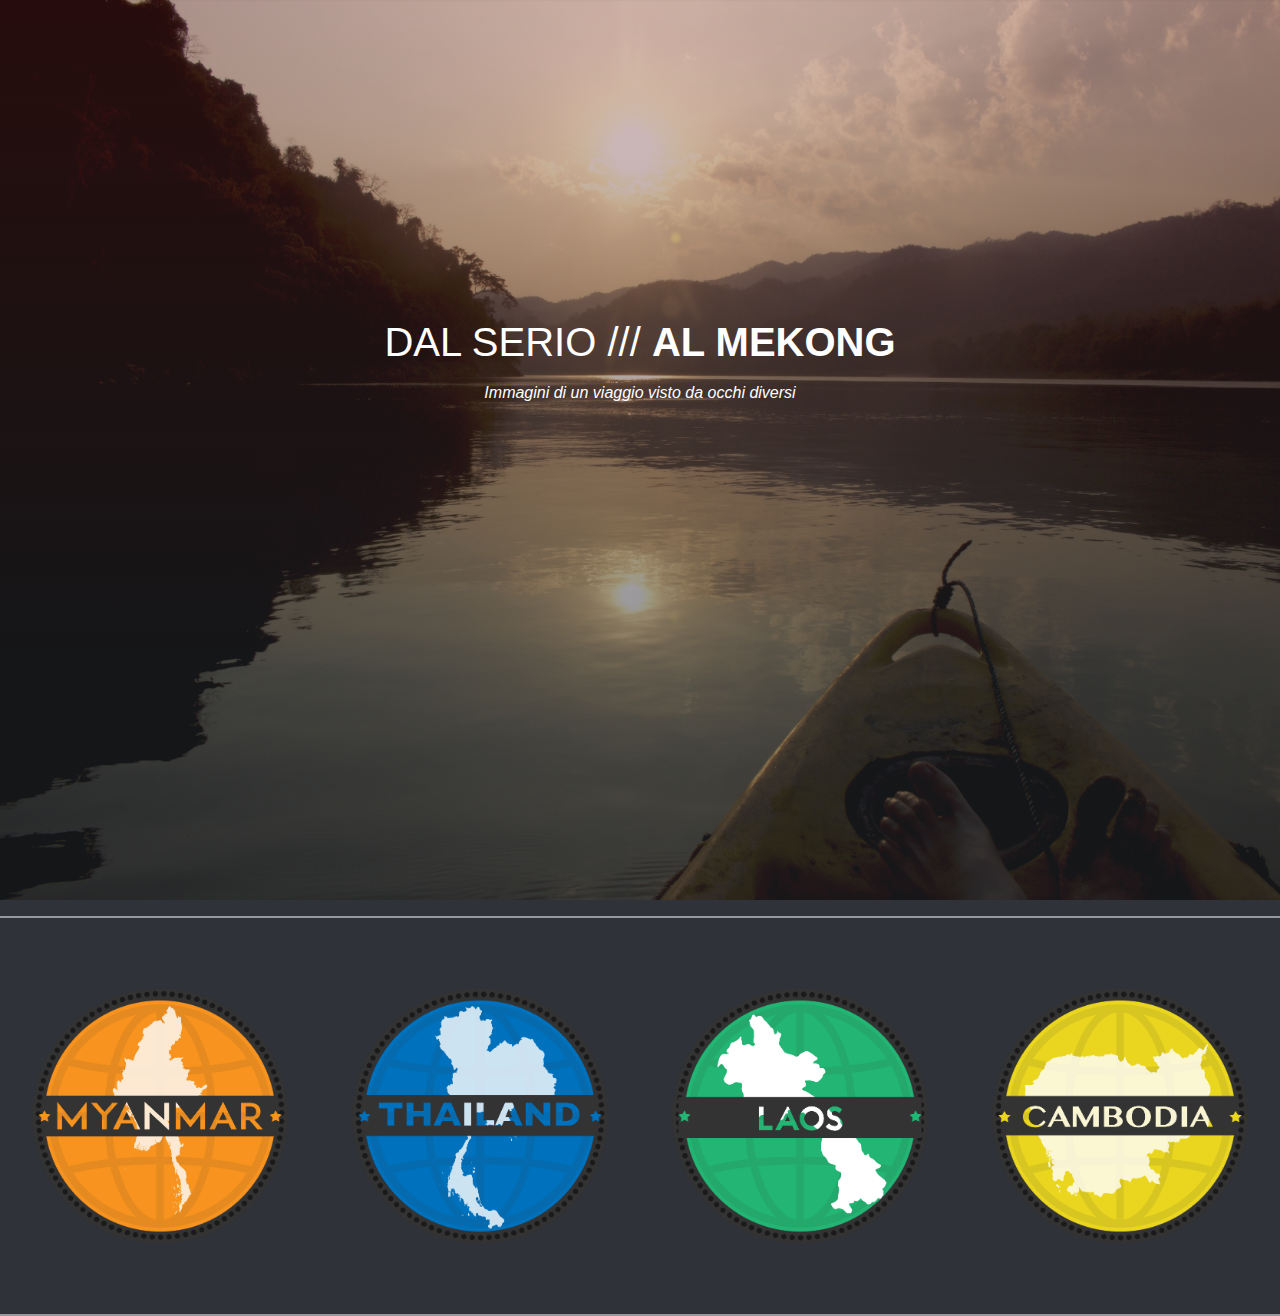
==== commit 89aca683: "update cambodia" ====
--- a/index.html
+++ b/index.html
@@ -18,14 +18,17 @@
     <div class="myanmar" style="display: flex; justify-content: center; align-items: center;">
       <!-- <div class="filter2"></div> -->
       <!-- <div class="date-title">18 /// <b>JAN</b></div> -->
-      <a href="/myanmar.html" class="country-link">
+      <a href="./myanmar.html" class="country-link">
         <img src="./images/myanmar.png" class="country-logo-home" />
       </a>
-      <a href="/thailand.html" class="country-link">
+      <a href="./thailand.html" class="country-link">
         <img src="./images/thailand.png" class="country-logo-home" />
       </a>
-      <a href="/laos.html" class="country-link">
+      <a href="./laos.html" class="country-link">
         <img src="./images/laos.png" class="country-logo-home" />
+      </a>
+      <a href="./cambodia.html" class="country-link">
+        <img src="./images/cambodia.png" class="country-logo-home" />
       </a>
       <!-- <div class="title">5 /// <b>FEB</b></div> -->
     </div>
--- a/style.css
+++ b/style.css
@@ -638,6 +638,196 @@
   background-image: url('./images/g57.jpg');
 }
 
+.p-58 {
+  background-image: url('./images/p58.jpg');
+}
+
+.g-58 {
+  background-image: url('./images/g58.jpg');
+}
+
+.p-59 {
+  background-image: url('./images/p59.jpg');
+}
+
+.g-59 {
+  background-image: url('./images/g59.jpg');
+}
+
+.p-60 {
+  background-image: url('./images/p60.jpg');
+}
+
+.g-60 {
+  background-image: url('./images/g60.jpg');
+}
+
+.p-61 {
+  background-image: url('./images/p61.jpg');
+}
+
+.g-61 {
+  background-image: url('./images/g61.jpg');
+}
+
+.p-62 {
+  background-image: url('./images/p62.jpg');
+}
+
+.g-62 {
+  background-image: url('./images/g62.jpg');
+}
+
+.p-63 {
+  background-image: url('./images/p63.jpg');
+}
+
+.g-63 {
+  background-image: url('./images/g63.jpg');
+}
+
+.p-64 {
+  background-image: url('./images/p64.jpg');
+}
+
+.g-64 {
+  background-image: url('./images/g64.jpg');
+}
+
+.p-65 {
+  background-image: url('./images/p65.jpg');
+}
+
+.g-65 {
+  background-image: url('./images/g65.jpg');
+}
+
+.p-66 {
+  background-image: url('./images/p66.jpg');
+}
+
+.g-66 {
+  background-image: url('./images/g66.jpg');
+}
+
+.p-67 {
+  background-image: url('./images/p67.jpg');
+}
+
+.g-67 {
+  background-image: url('./images/g67.jpg');
+}
+
+.p-68 {
+  background-image: url('./images/p68.jpg');
+}
+
+.g-68 {
+  background-image: url('./images/g68.jpg');
+}
+
+.p-69 {
+  background-image: url('./images/p69.jpg');
+}
+
+.g-69 {
+  background-image: url('./images/g69.jpg');
+}
+
+.p-70 {
+  background-image: url('./images/p70.jpg');
+}
+
+.g-70 {
+  background-image: url('./images/g70.jpg');
+}
+
+.p-71 {
+  background-image: url('./images/p71.jpg');
+}
+
+.g-71 {
+  background-image: url('./images/g71.jpg');
+}
+
+.p-72 {
+  background-image: url('./images/p72.jpg');
+}
+
+.g-72 {
+  background-image: url('./images/g72.jpg');
+}
+
+.p-73 {
+  background-image: url('./images/p73.jpg');
+}
+
+.g-73 {
+  background-image: url('./images/g73.jpg');
+}
+
+.p-74 {
+  background-image: url('./images/p74.jpg');
+}
+
+.g-74 {
+  background-image: url('./images/g74.jpg');
+}
+
+.p-75 {
+  background-image: url('./images/p75.jpg');
+}
+
+.g-75 {
+  background-image: url('./images/g75.jpg');
+}
+
+.p-76 {
+  background-image: url('./images/p76.jpg');
+}
+
+.g-76 {
+  background-image: url('./images/g76.jpg');
+}
+
+.p-77 {
+  background-image: url('./images/p77.jpg');
+}
+
+.g-77 {
+  background-image: url('./images/g77.jpg');
+}
+.p-78 {
+  background-image: url('./images/p78.jpg');
+}
+
+.g-78 {
+  background-image: url('./images/g78.jpg');
+}
+.p-79 {
+  background-image: url('./images/p79.jpg');
+}
+
+.g-79 {
+  background-image: url('./images/g79.jpg');
+}
+
+.p-80 {
+  background-image: url('./images/p80.jpg');
+}
+
+.g-80 {
+  background-image: url('./images/g80.jpg');
+}
+
+.p-81 {
+  background-image: url('./images/p81.jpg');
+}
+
+.g-81 {
+  background-image: url('./images/g81.jpg');
+}
+
 .grid {
 	position: relative;
 	margin: 0 auto;
@@ -682,6 +872,18 @@
   height: 32vw;
 	width: 50%;
 	background: #20473a;
+	text-align: center;
+	cursor: pointer;
+}
+
+.grid figure.cambodia {
+	position: relative;
+	overflow: hidden;
+	margin: 0;
+	min-width: 320px;
+  height: 32vw;
+	width: 50%;
+	background: #474320;
 	text-align: center;
 	cursor: pointer;
 }
@@ -847,6 +1049,14 @@
     min-height: 280px;
   }
 
+  .grid figure.cambodia {
+    display: inline-block;
+    float: none;
+    margin: 0 auto;
+    width: 100%;
+    min-height: 280px;
+  }
+
   figcaption h2 {
     font-size: 22px;
   }
